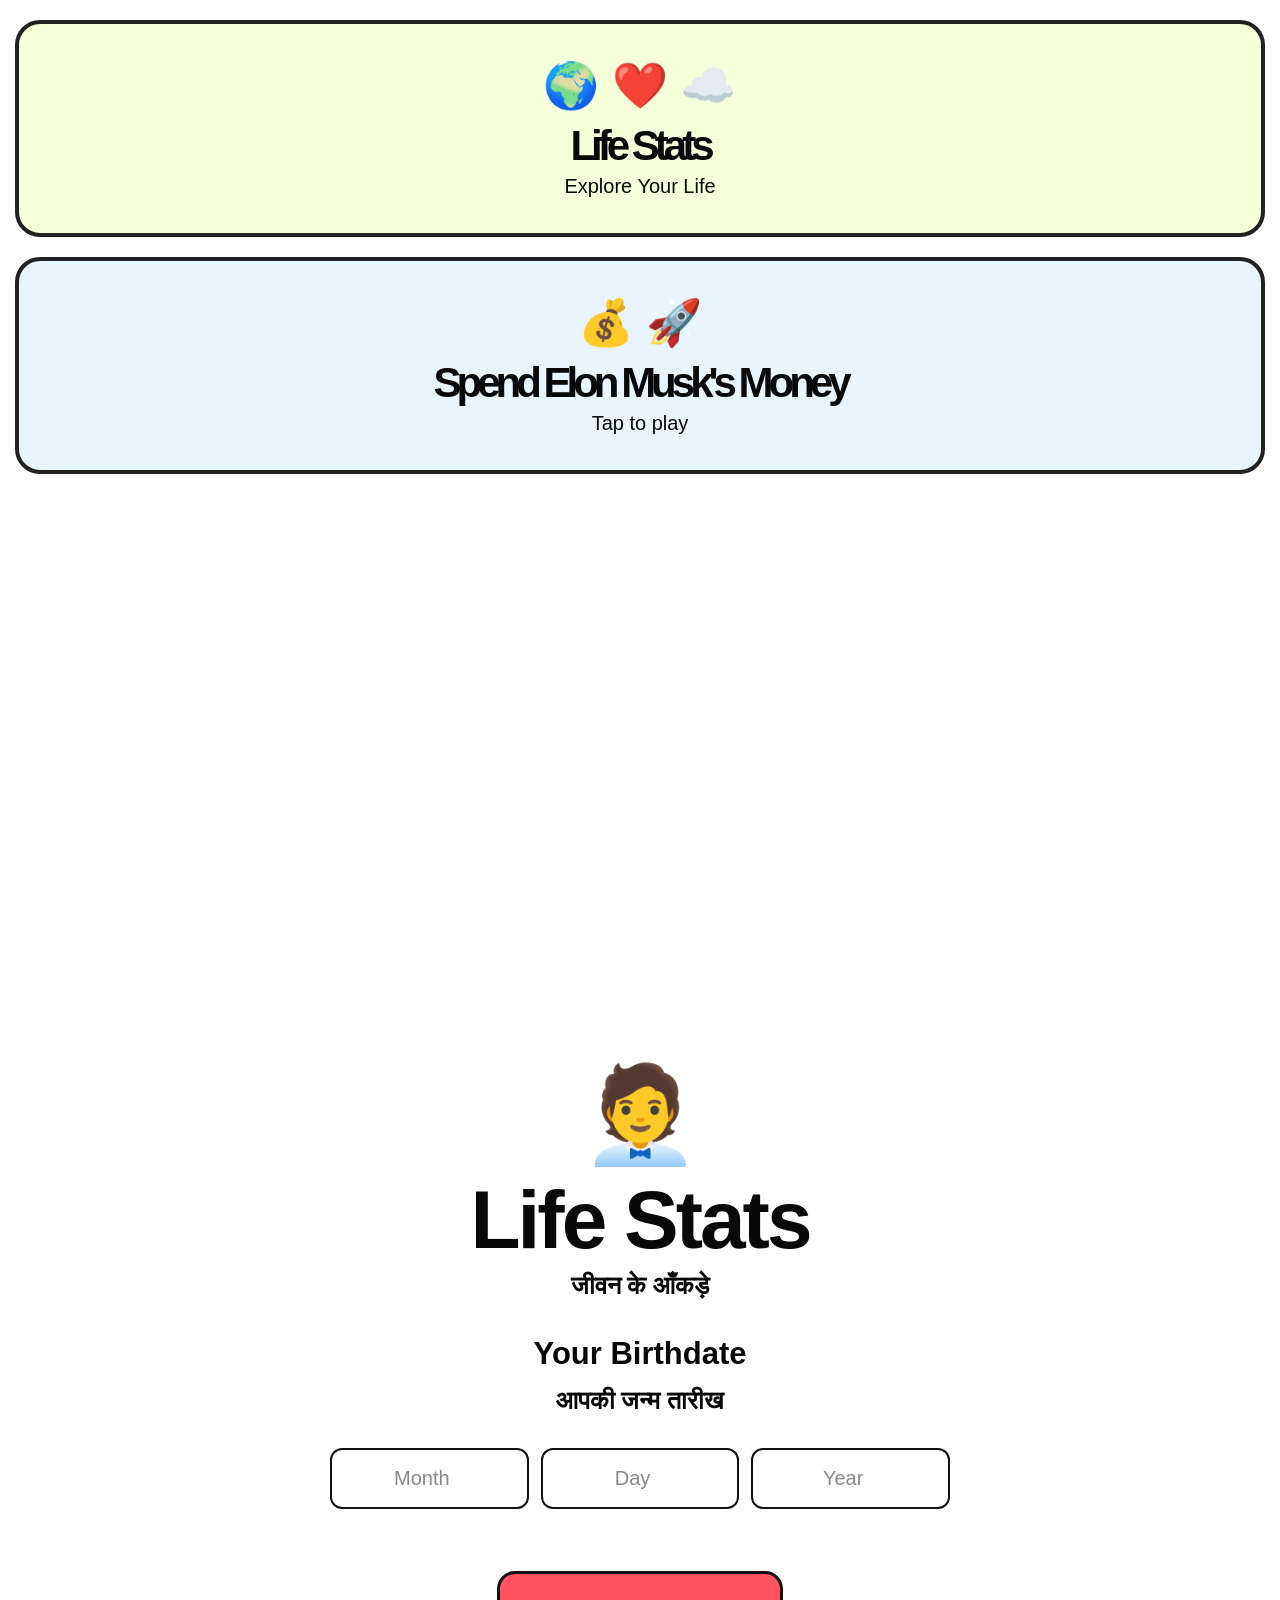
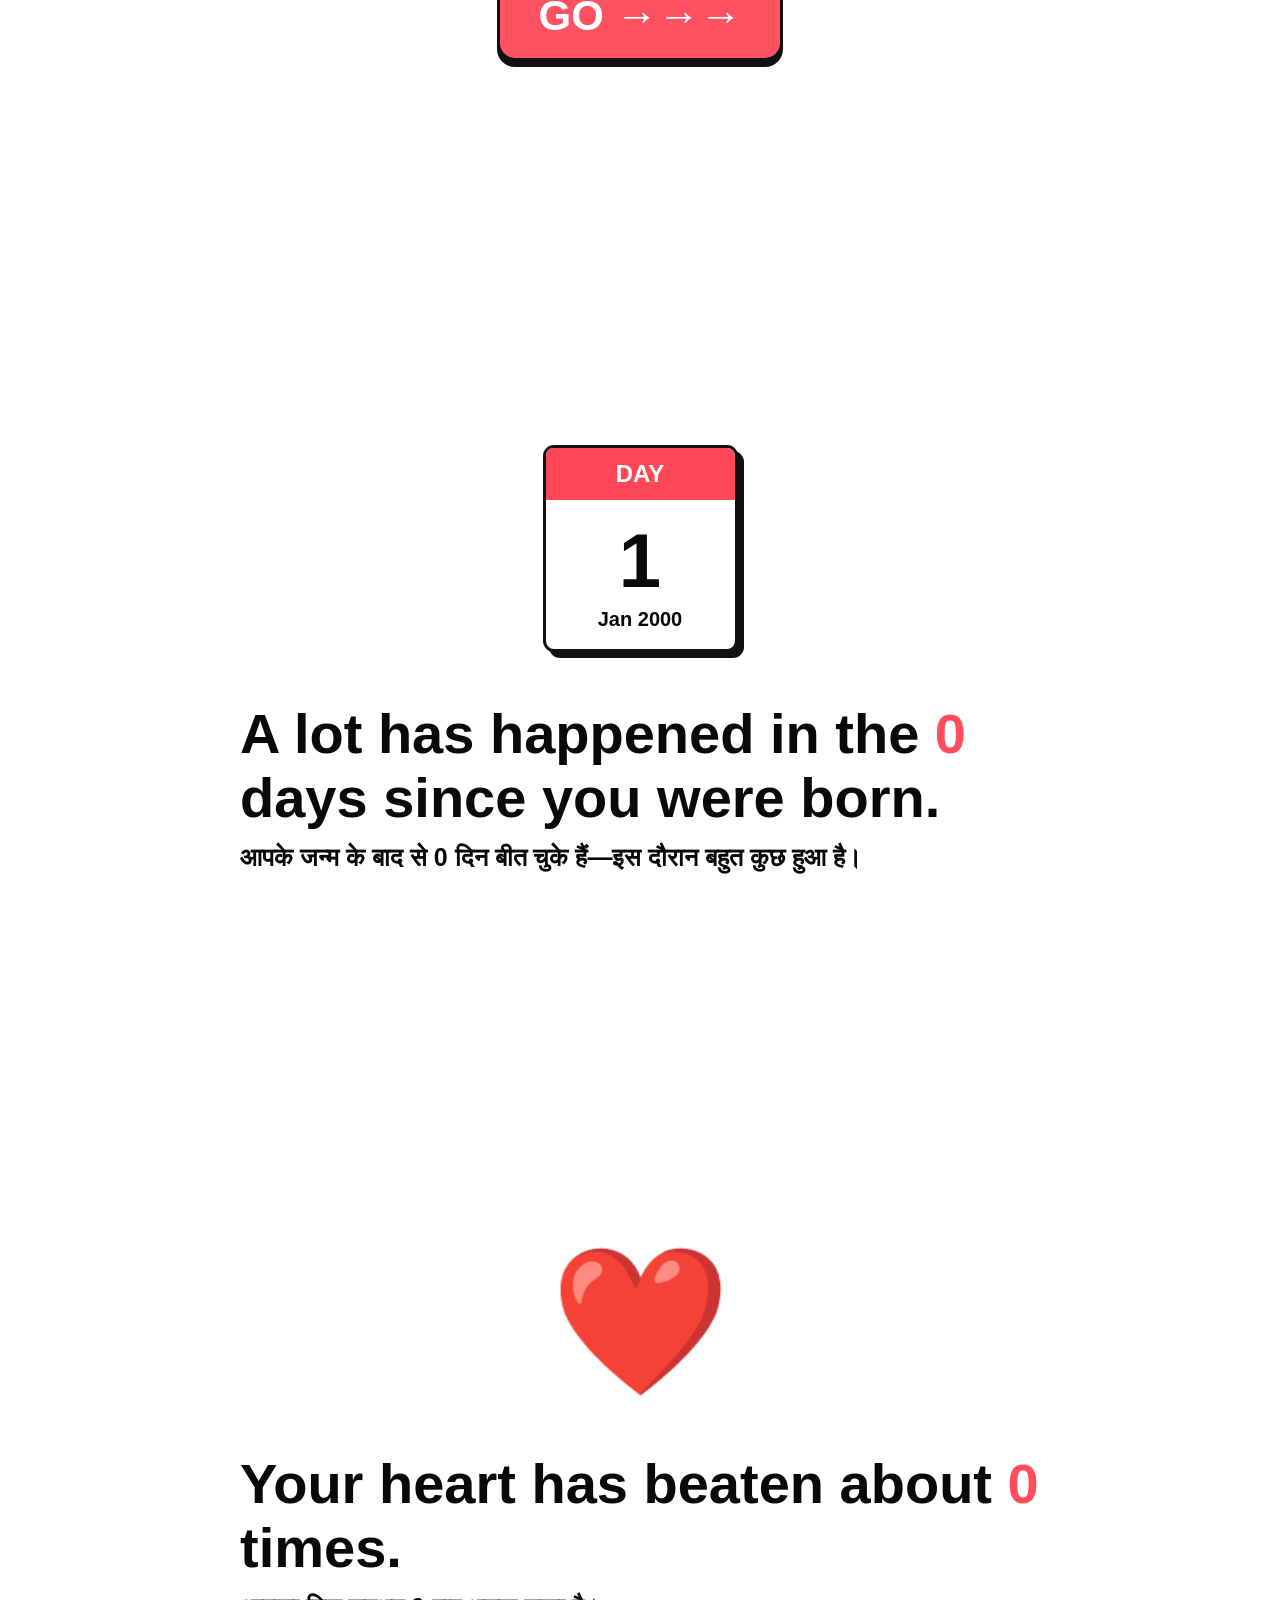
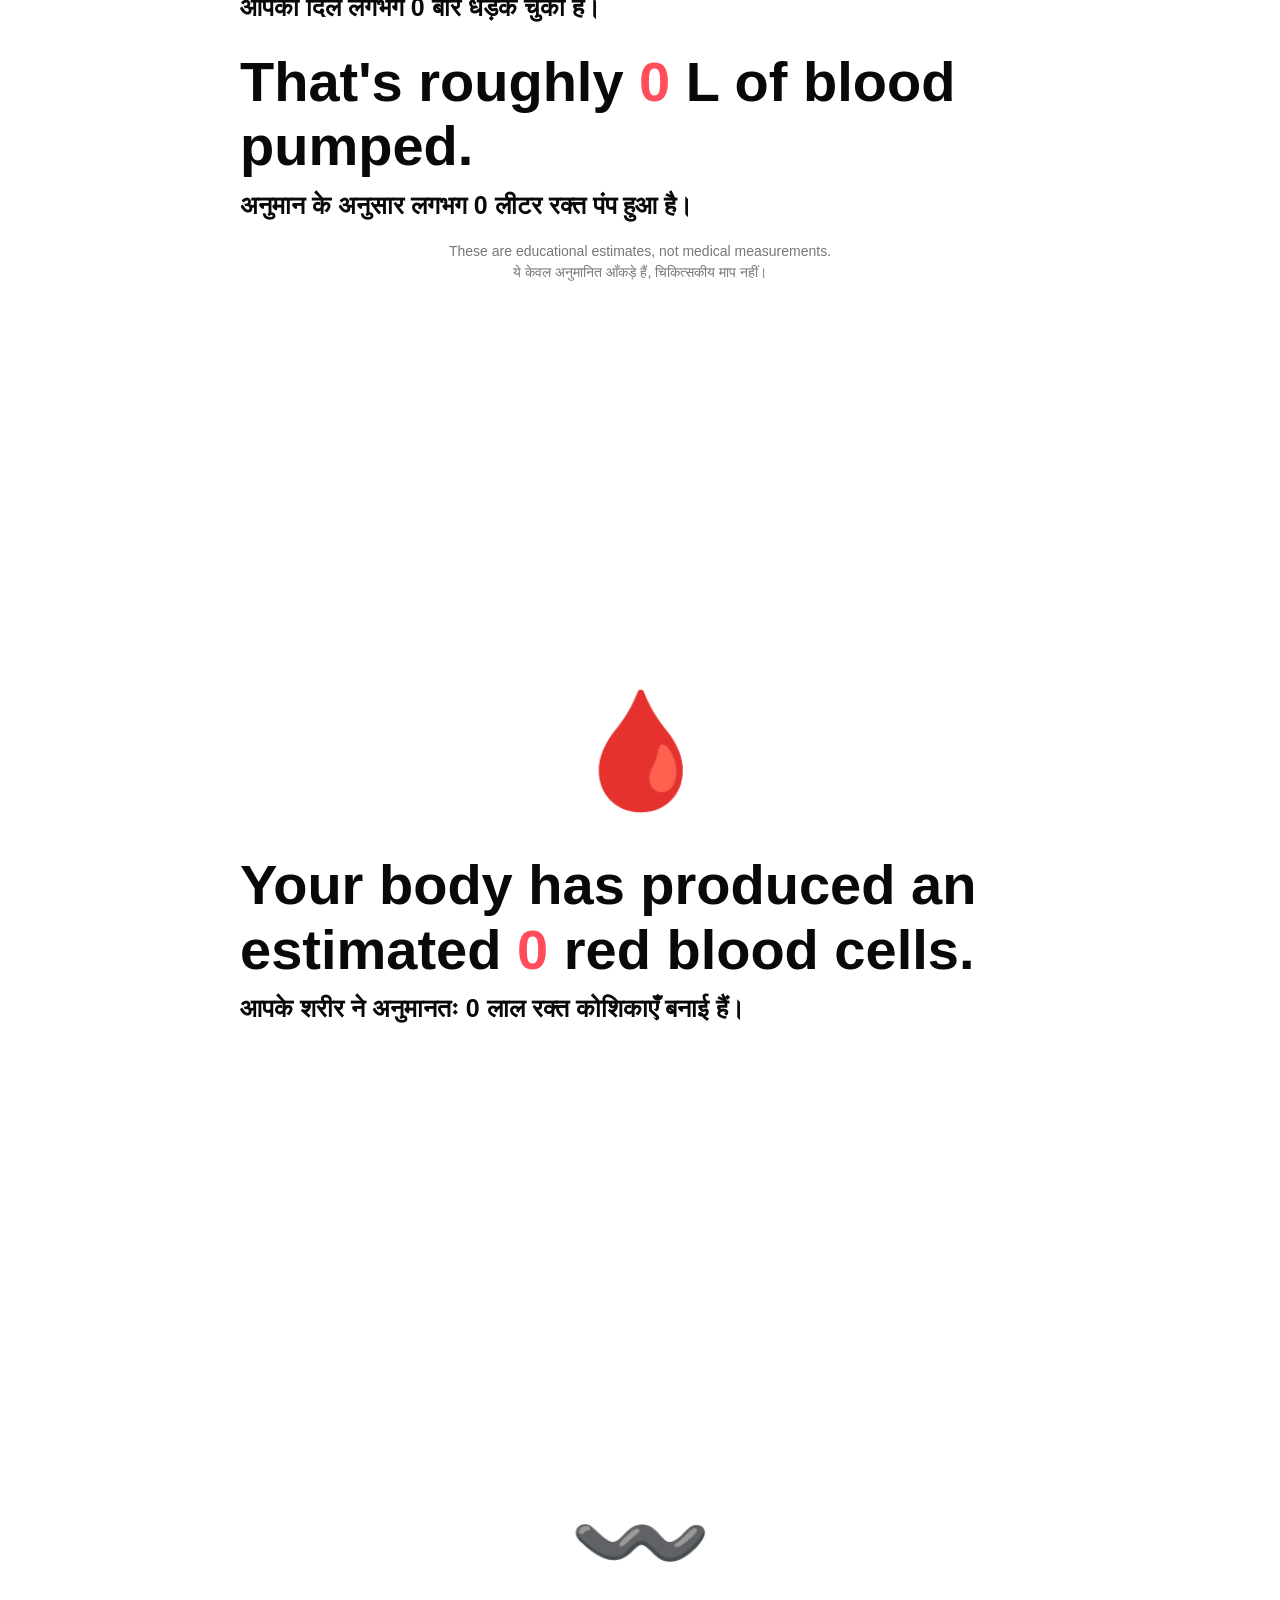
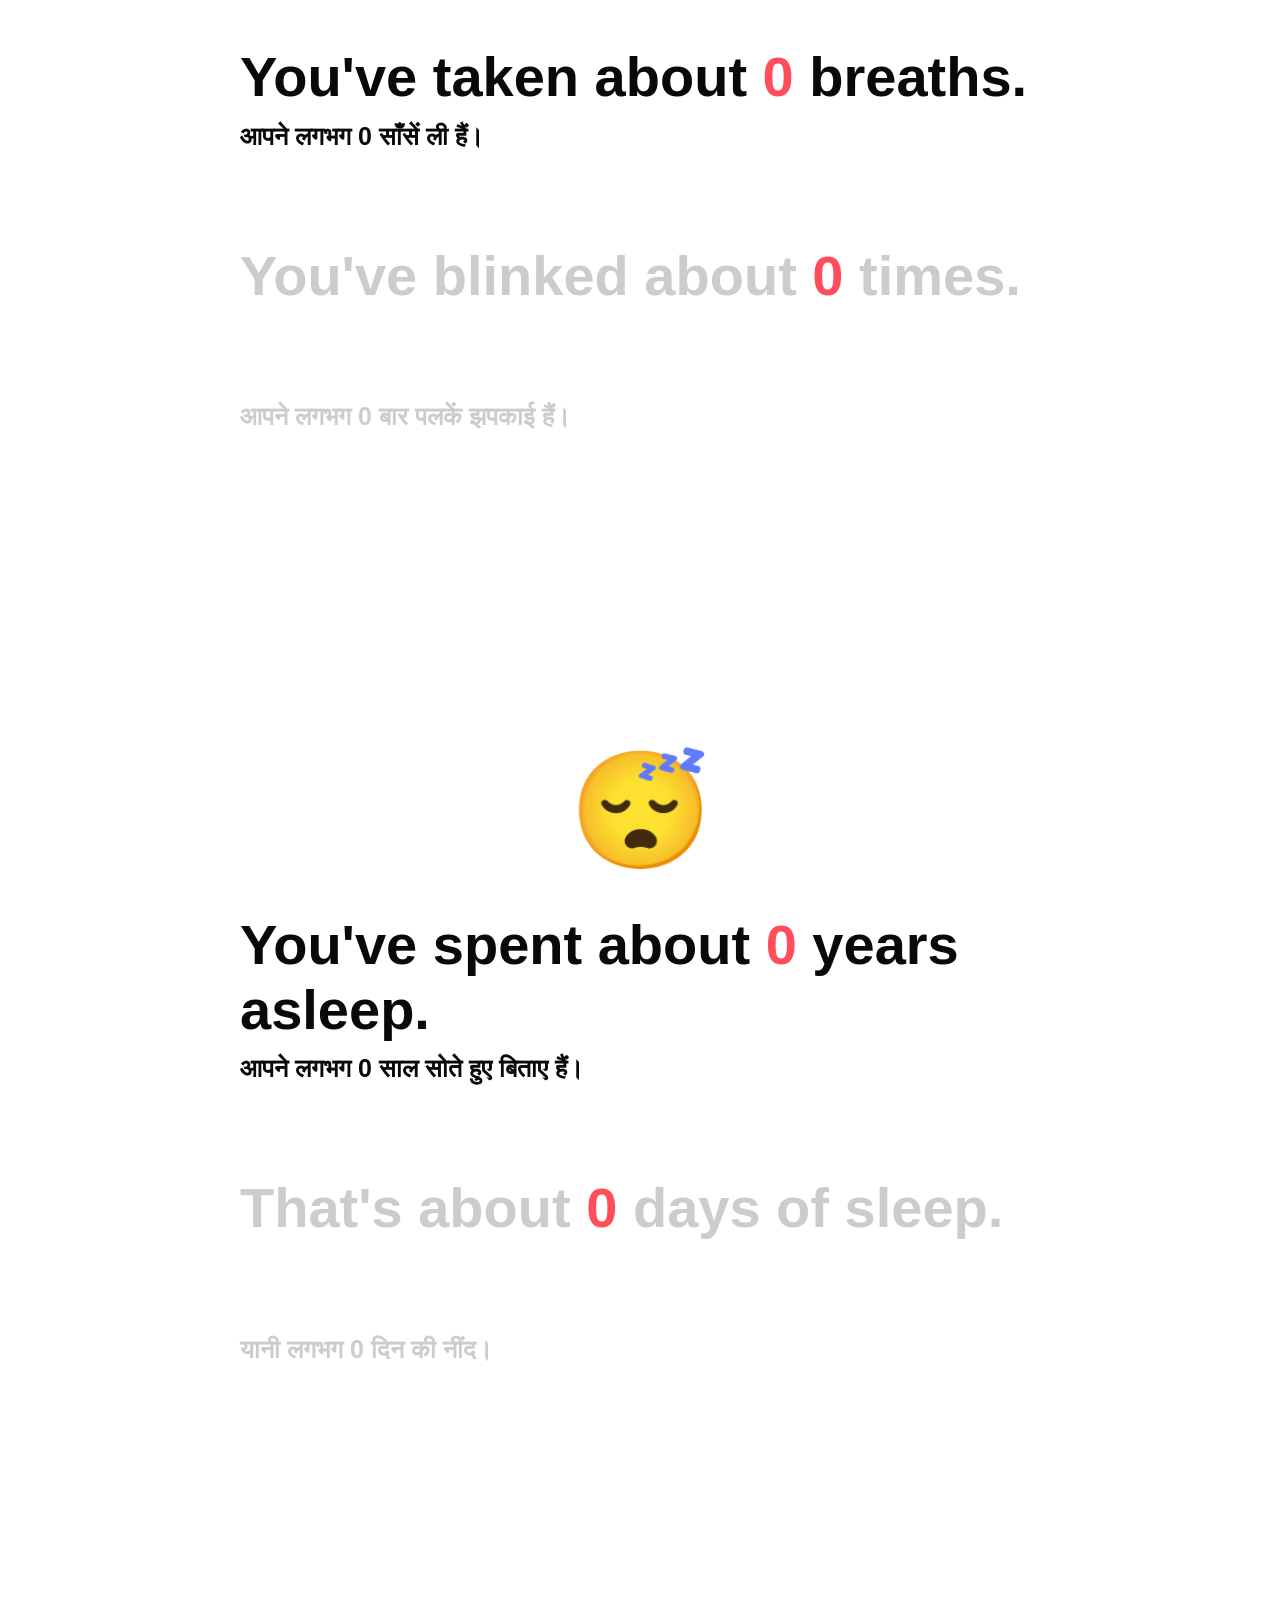
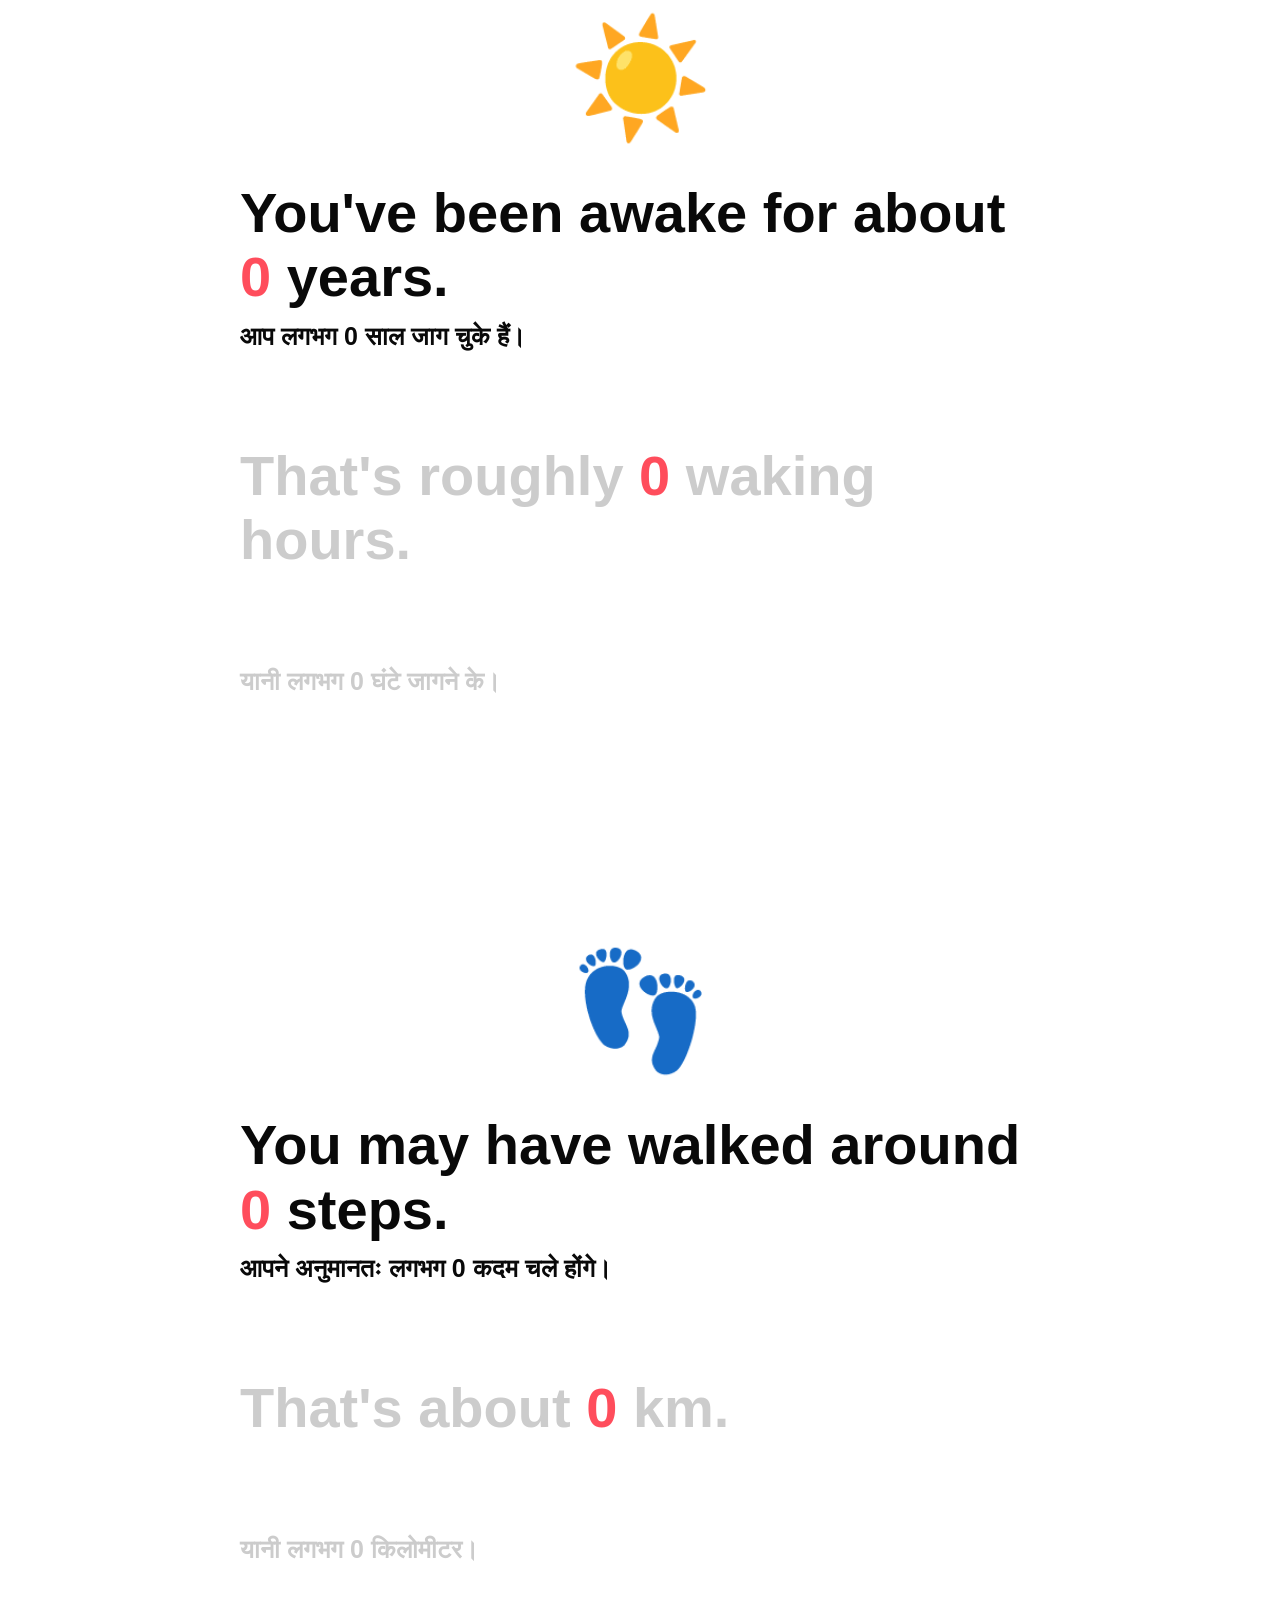
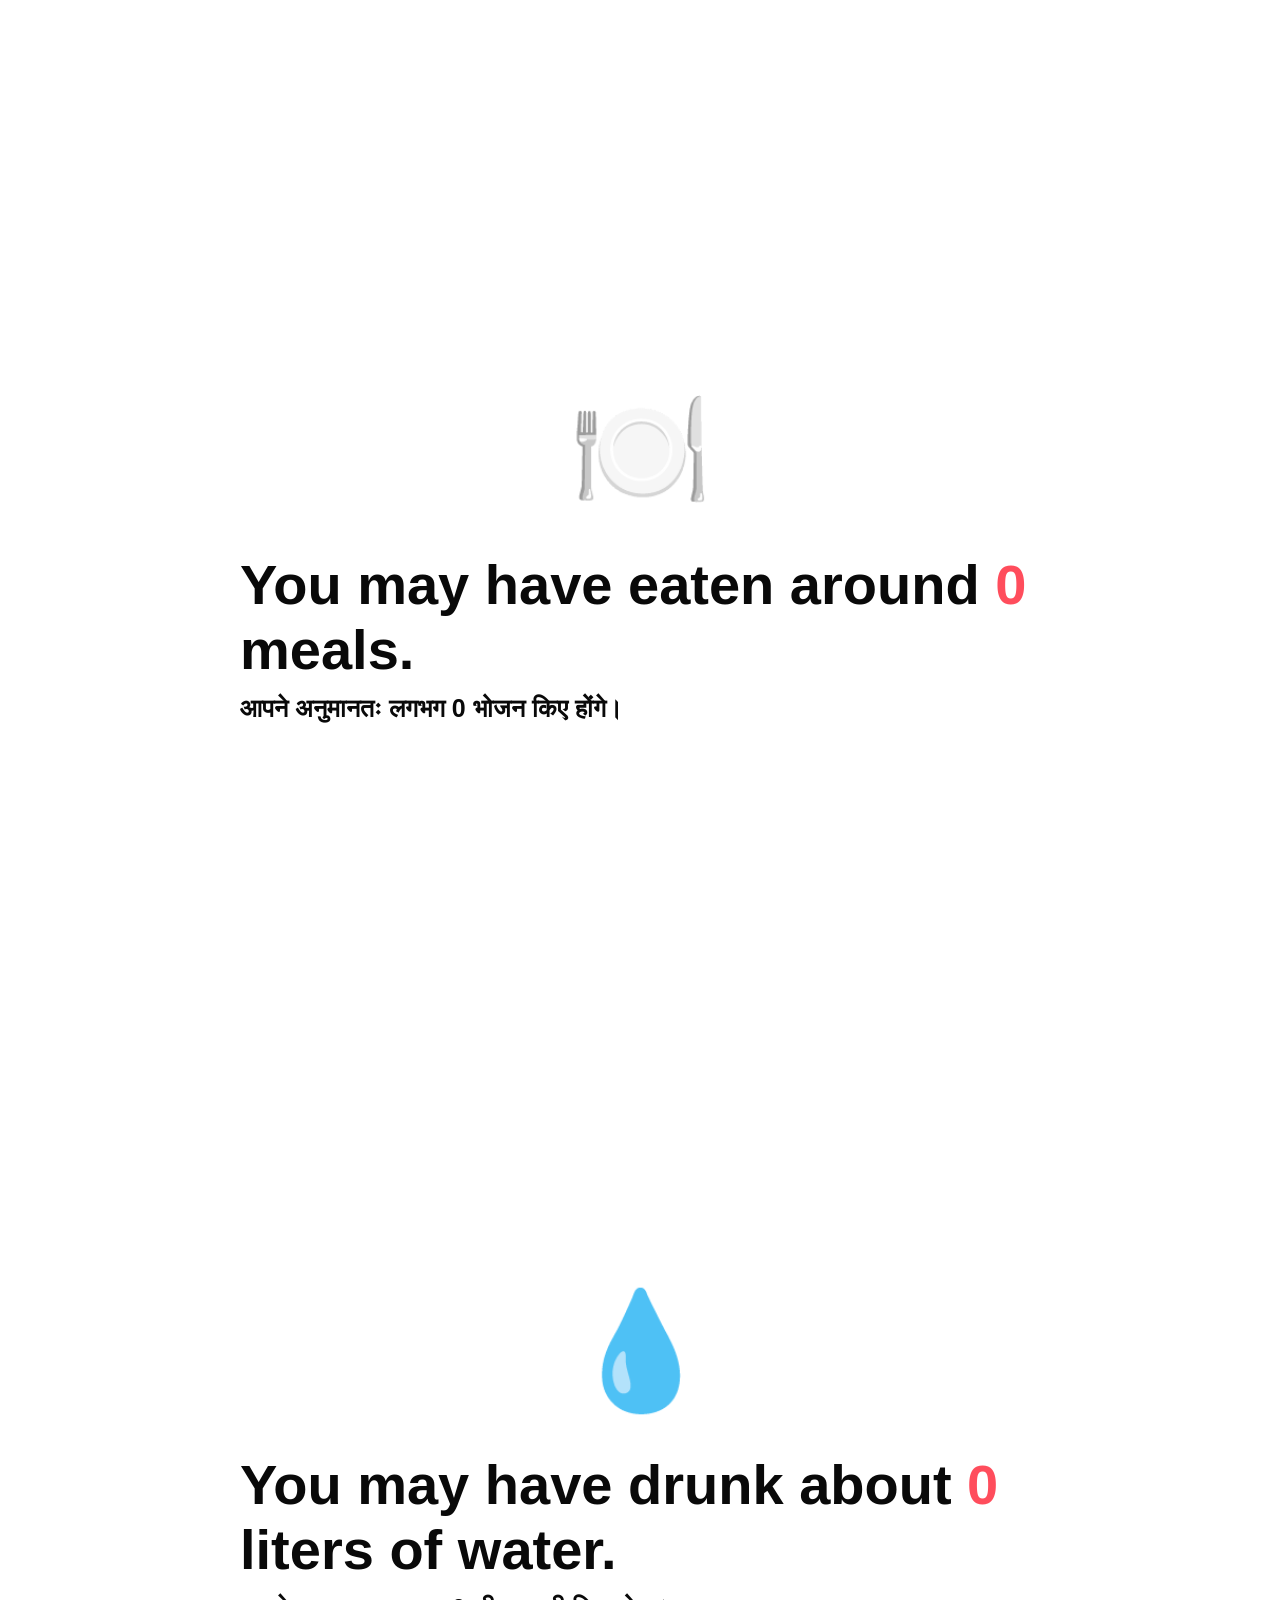
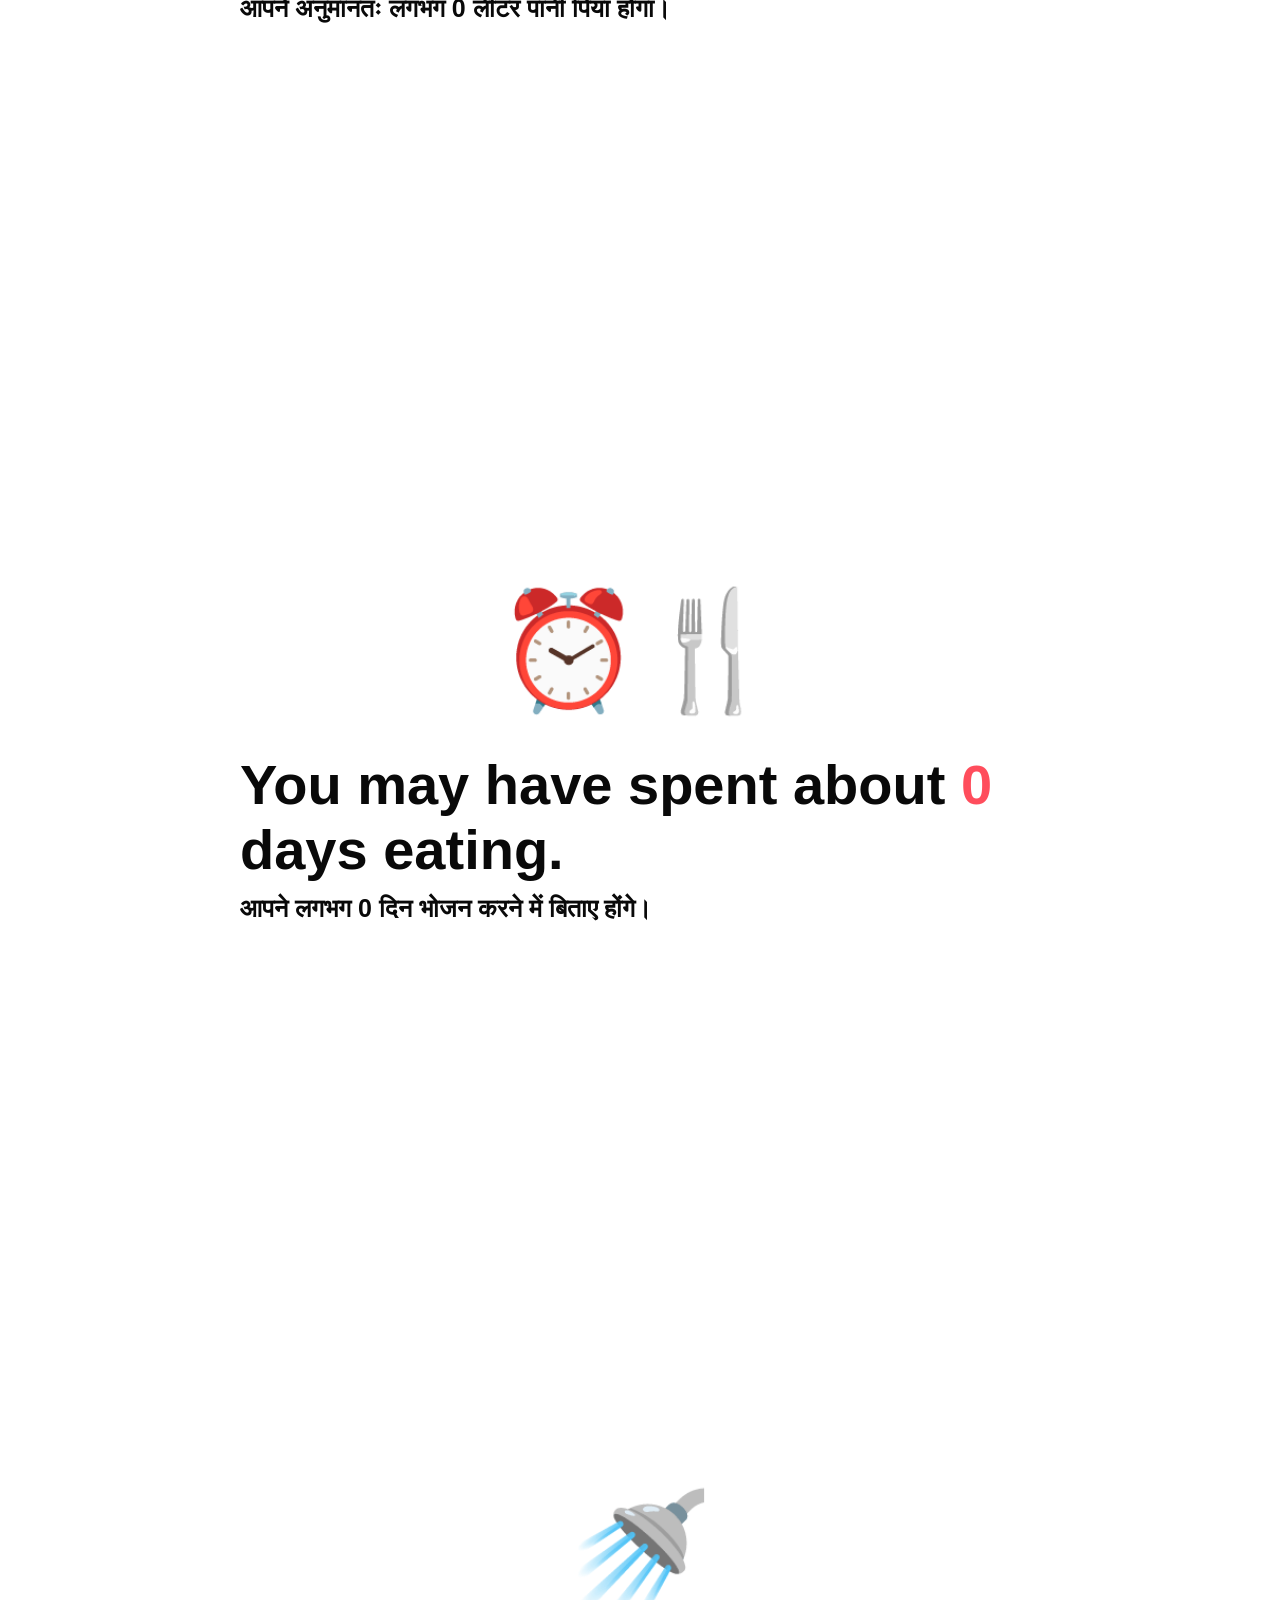
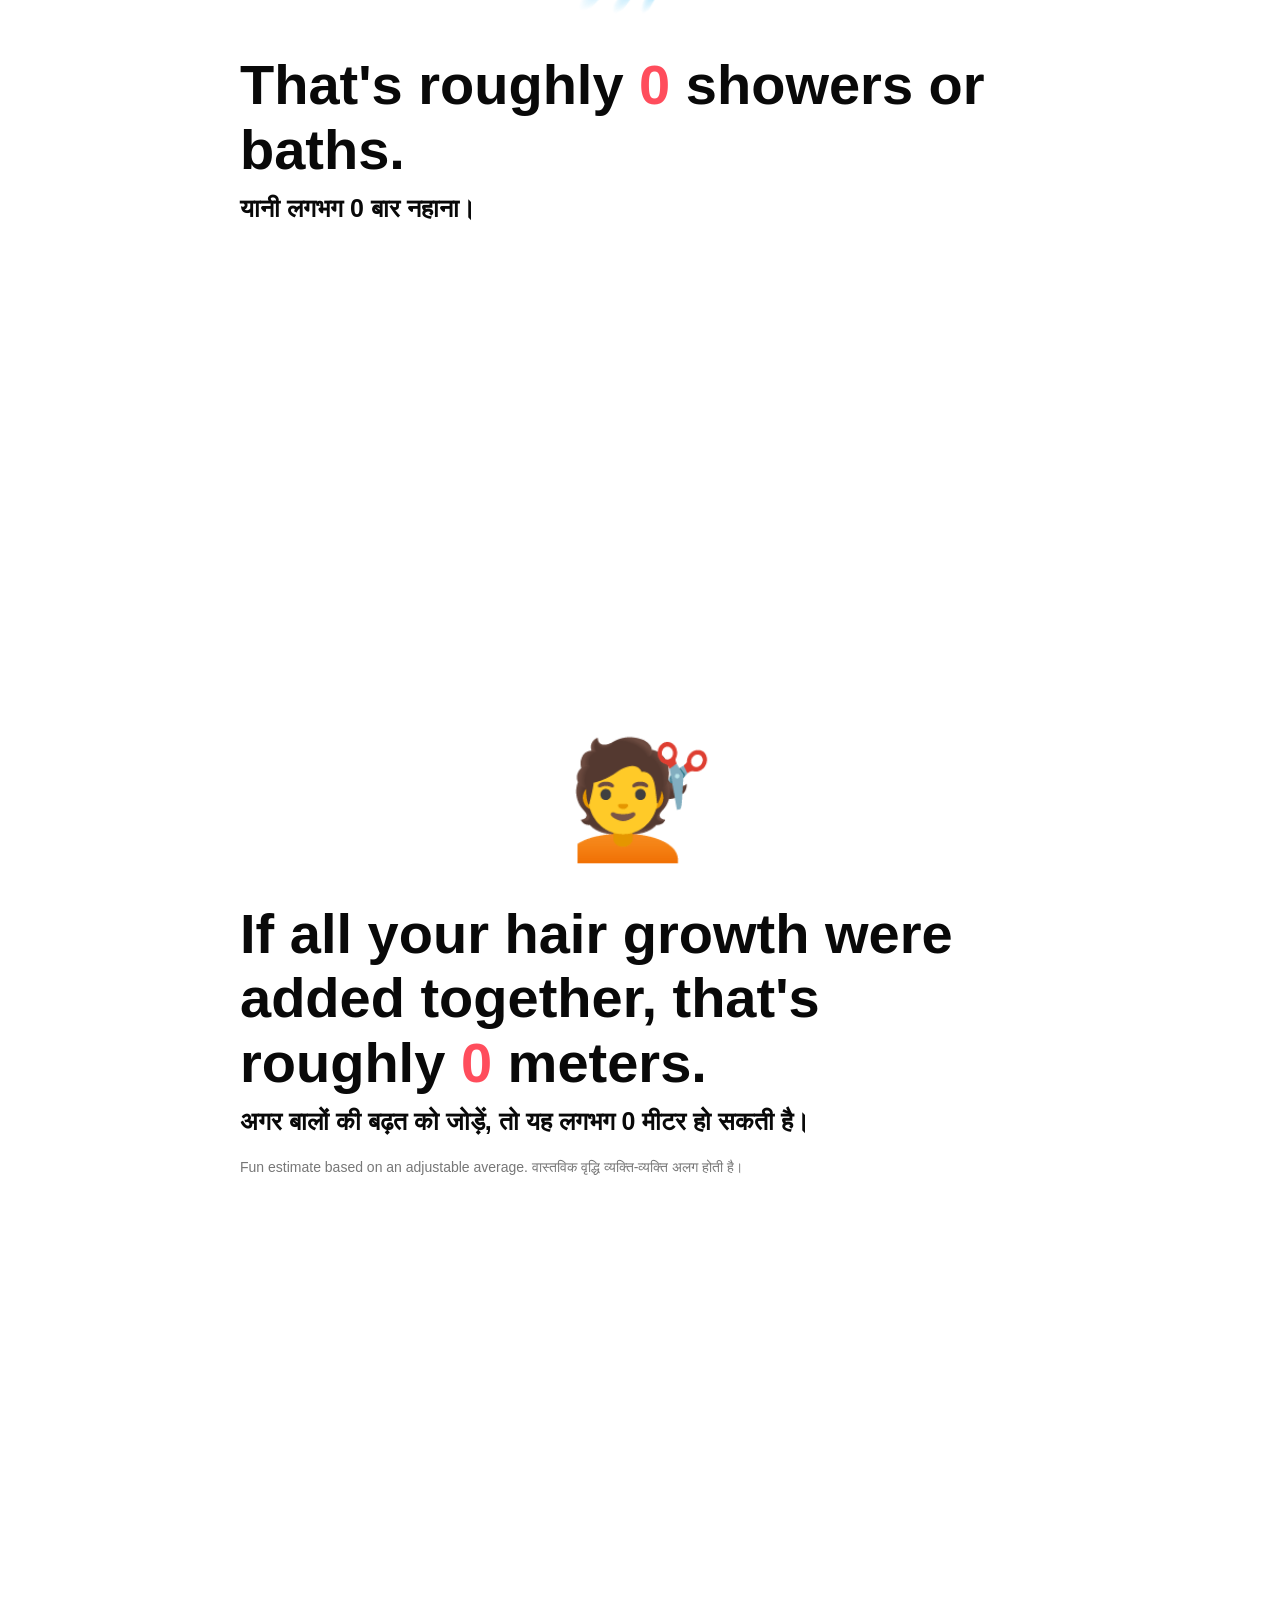
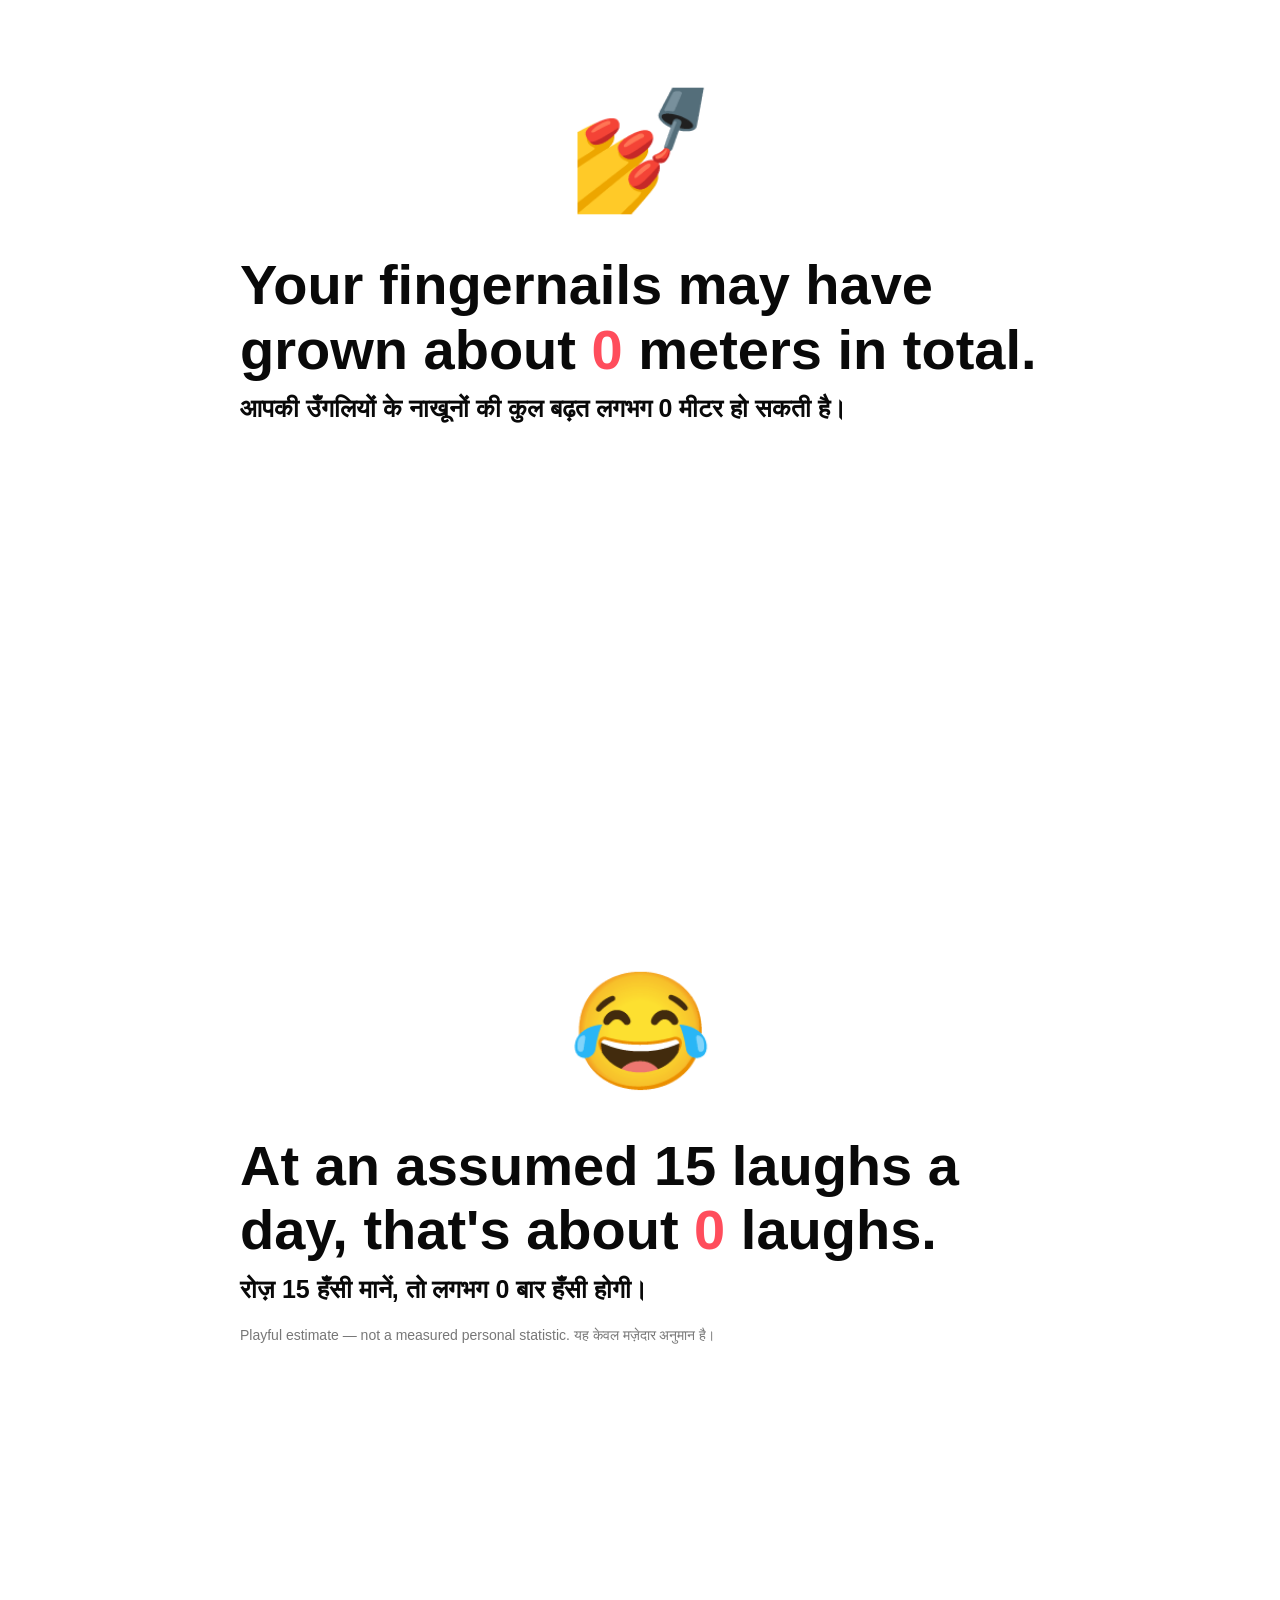
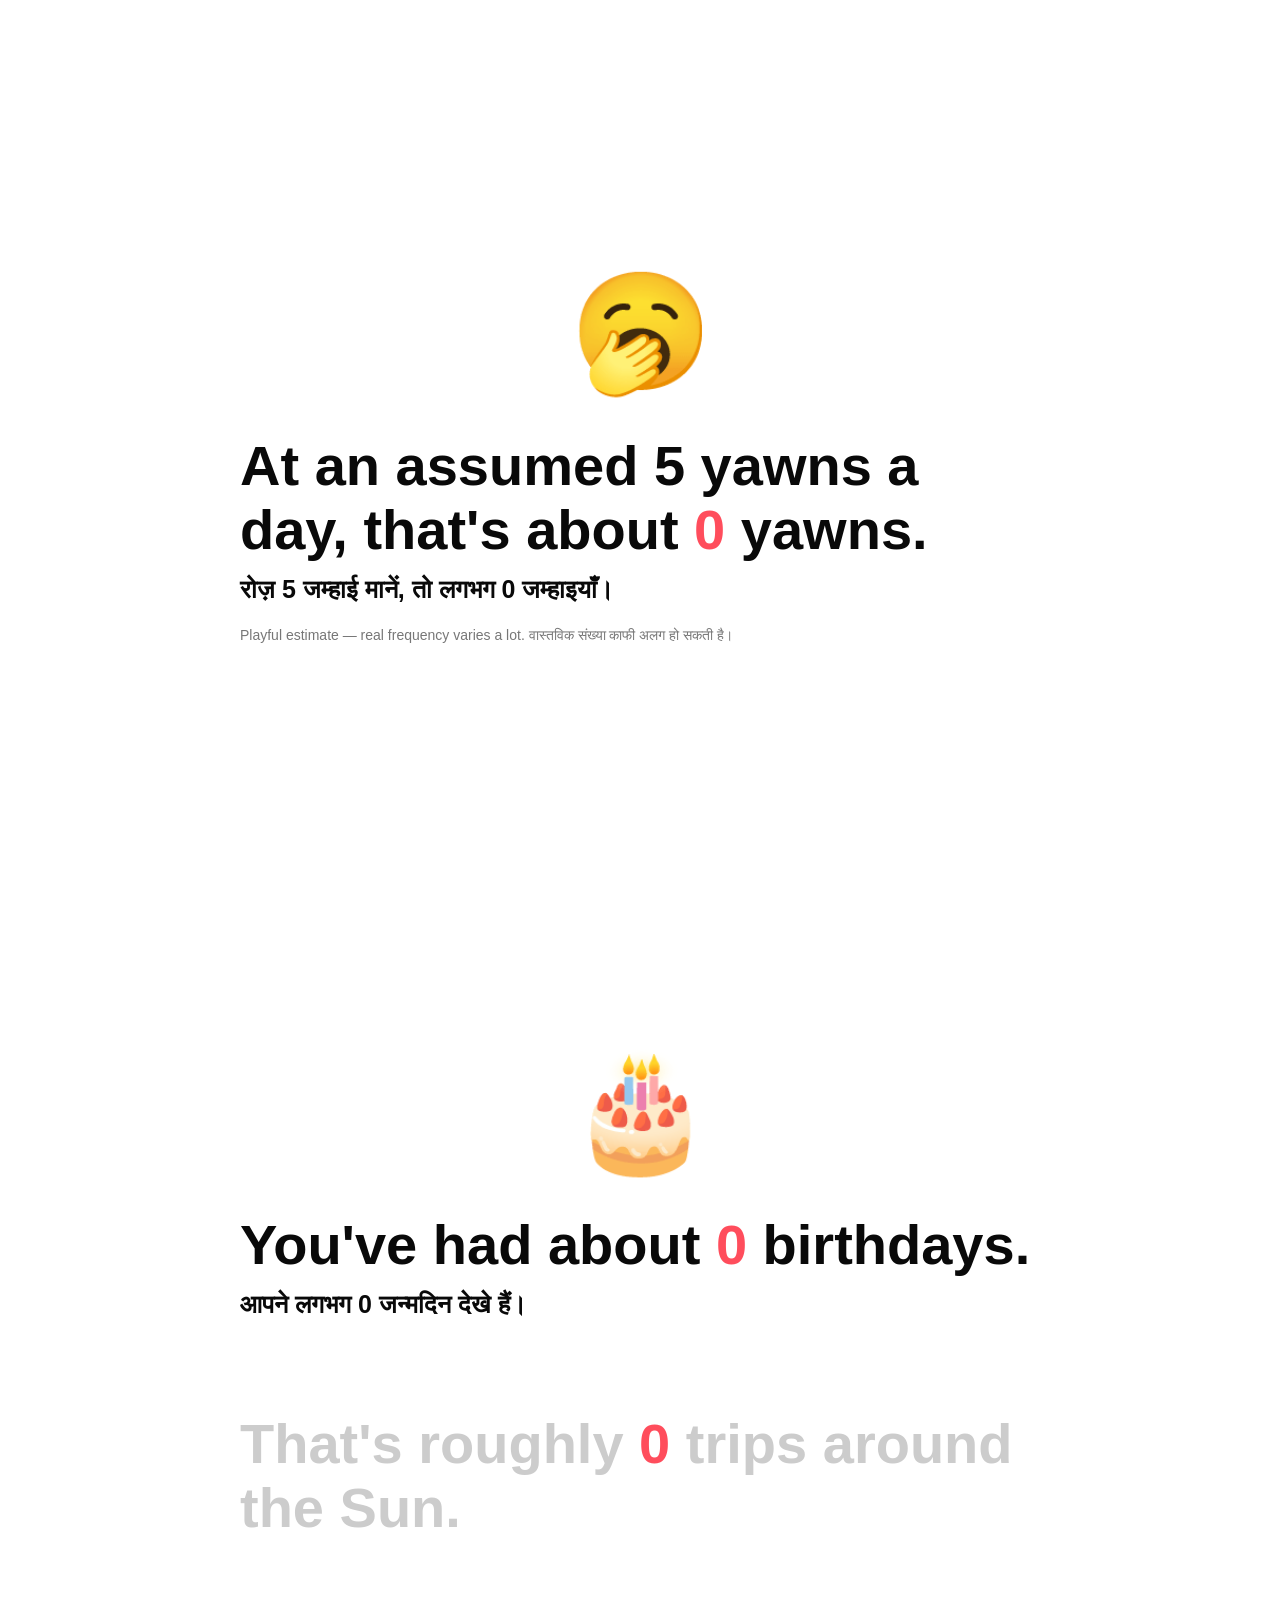
==== index.html @ b14b16d9 "Update index.html" ====
<!DOCTYPE html>
<html lang="hi">
<head>
  <meta charset="UTF-8">
  <meta name="viewport" content="width=device-width, initial-scale=1.0">

  <!-- Browser title -->
  <title>janu.fun — Life Stats | जीवन के आँकड़े</title>

  <style>
    /* =========================================================
       1. BASIC RESET
       ========================================================= */

    * {
      margin: 0;
      padding: 0;
      box-sizing: border-box;
    }

    html {
      scroll-behavior: smooth;
    }

    body {
      background: #ffffff;
      color: #090909;
      font-family: Arial, Helvetica, sans-serif;
      overflow-x: hidden;
    }

    button,
    input {
      font: inherit;
    }

    /* =========================================================
       2. TOP LOGO
       ========================================================= */

    .topbar {
      position: fixed;
      top: 0;
      left: 0;
      right: 0;
      height: 58px;

      display: flex;
      align-items: center;

      padding: 0 22px;

      background: rgba(255,255,255,0.94);
      backdrop-filter: blur(10px);

      border-bottom: 1px solid #eeeeee;

      z-index: 1000;
    }

    .logo {
      font-size: 27px;
      font-weight: 900;
      letter-spacing: -1.5px;
    }

    .logo span {
      font-weight: 400;
    }

    /* =========================================================
       3. GENERAL SCREEN / STORY SECTION
       ========================================================= */

    .screen {
      min-height: 100vh;

      display: flex;
      flex-direction: column;
      justify-content: center;
      align-items: center;

      text-align: center;

      padding: 90px 22px 70px;

      position: relative;
    }

    h1 {
      font-size: clamp(52px, 12vw, 105px);
      line-height: 0.9;
      letter-spacing: -5px;
    }

    h2 {
      font-size: clamp(45px, 10vw, 82px);
      line-height: 0.95;
      letter-spacing: -3px;
    }

    .english {
      font-size: clamp(20px, 4vw, 31px);
      font-weight: 800;
      line-height: 1.25;
    }

    .hindi {
      font-size: clamp(17px, 3.5vw, 25px);
      font-weight: 700;
      line-height: 1.45;
      margin-top: 8px;
    }

    .note {
      color: #777777;
      font-size: 14px;
      line-height: 1.5;
      margin-top: 18px;
      max-width: 650px;
    }

    /* =========================================================
       4. LIFE START SCREEN
       Baby -> child -> teenager -> adult -> old
       ========================================================= */

    .characters {
      width: min(900px, 100%);
      height: 280px;

      position: relative;

      margin-bottom: 15px;
    }

    .person {
      position: absolute;
      bottom: 20px;

      display: flex;
      flex-direction: column;
      align-items: center;

      transform: translateX(-50%);
    }

    .person::after {
      content: "";

      position: absolute;
      bottom: -2px;

      width: 120px;
      height: 11px;

      background: #dddddd;
      border-radius: 50%;

      z-index: -1;
    }

    .person .head {
      width: 72px;
      height: 72px;

      border-radius: 50%;

      background: #f2b07f;

      border: 4px solid #111;

      position: relative;
    }

    .person .head::before,
    .person .head::after {
      content: "";

      position: absolute;

      width: 8px;
      height: 8px;

      background: #111;

      border-radius: 50%;

      top: 28px;
    }

    .person .head::before {
      left: 20px;
    }

    .person .head::after {
      right: 20px;
    }

    .person .body {
      width: 90px;
      height: 110px;

      background: var(--shirt);

      border: 4px solid #111;

      border-radius: 45px 45px 18px 18px;
    }

    .legs {
      display: flex;
      gap: 8px;
    }

    .leg {
      width: 22px;
      height: 62px;

      background: #222;

      border: 4px solid #111;

      border-radius: 12px;
    }

    .p1 {
      left: 8%;
      --shirt: #72c6f0;
      transform: translateX(-50%) scale(0.65);
    }

    .p2 {
      left: 29%;
      --shirt: #ffca4b;
      transform: translateX(-50%) scale(0.82);
    }

    .p3 {
      left: 50%;
      --shirt: #ff6c79;
      transform: translateX(-50%) scale(0.98);
    }

    .p4 {
      left: 71%;
      --shirt: #6acb8a;
      transform: translateX(-50%) scale(1.08);
    }

    .p5 {
      left: 92%;
      --shirt: #aaaaaa;
      transform: translateX(-50%) scale(1.14);
    }

    /* =========================================================
       5. MAIN BUTTON
       ========================================================= */

    .main-btn {
      border: 3px solid #111111;

      background: #ff5261;
      color: white;

      font-size: clamp(24px, 6vw, 42px);
      font-weight: 900;

      padding: 18px 38px;

      border-radius: 18px;

      cursor: pointer;

      box-shadow: 0 6px 0 #111111;

      transition: transform 0.15s, box-shadow 0.15s;

      margin-top: 28px;
    }

    .main-btn:hover {
      transform: translateY(-2px);
    }

    .main-btn:active {
      transform: translateY(5px);
      box-shadow: 0 1px 0 #111111;
    }

    /* =========================================================
       6. BIRTHDATE SCREEN
       ========================================================= */

    .birth-icon {
      font-size: 95px;
      margin-bottom: 10px;
    }

    .birth-form {
      width: min(620px, 100%);
      margin-top: 30px;
    }

    .birth-fields {
      display: grid;
      grid-template-columns: 1fr 1fr 1fr;
      gap: 12px;
    }

    .birth-fields input {
      width: 100%;

      padding: 17px 10px;

      border: 2px solid #111111;
      border-radius: 12px;

      background: white;

      font-size: 20px;

      text-align: center;
      outline: none;
    }

    .birth-fields input:focus {
      box-shadow: 0 0 0 4px rgba(255,82,97,0.18);
    }

    .birth-fields input::placeholder {
      color: #888888;
    }

    .error {
      min-height: 24px;

      margin-top: 10px;

      color: #e53935;

      font-size: 15px;
      font-weight: 700;
    }

    /* =========================================================
       7. CALENDAR
       ========================================================= */

    .calendar {
      width: 195px;

      background: white;

      border: 3px solid #111111;
      border-radius: 11px;

      overflow: hidden;

      box-shadow: 6px 6px 0 #111111;

      margin-bottom: 50px;
    }

    .calendar-header {
      background: #ff4757;
      color: white;

      font-size: 24px;
      font-weight: 900;

      padding: 12px;
    }

    .calendar-day {
      font-size: 76px;
      font-weight: 900;

      padding: 17px 0 4px;
    }

    .calendar-date {
      font-size: 20px;
      font-weight: 800;

      padding-bottom: 18px;
    }

    /* =========================================================
       8. TEXT STAT
       ========================================================= */

    .stat-content {
      width: min(800px, 100%);
      text-align: left;
    }

    .big-stat {
      font-size: clamp(30px, 7vw, 56px);
      font-weight: 900;

      line-height: 1.15;
    }

    .big-stat span {
      color: #ff4d5c;
    }

    .heart {
      font-size: 145px;

      margin-bottom: 45px;

      animation: heartbeat 1s infinite;
    }

    @keyframes heartbeat {
      0%,
      100% {
        transform: scale(1);
      }

      15% {
        transform: scale(1.13);
      }

      30% {
        transform: scale(1);
      }
    }

    .blood-icon {
      font-size: 115px;
      margin-bottom: 45px;
    }

    .fade-stat {
      color: #cccccc;
      margin-top: 90px;
    }

    /* =========================================================
       9. WEEKS GRID
       ========================================================= */

    .weeks-wrap {
      width: min(900px, 100%);
      margin-top: 30px;
    }

    .weeks-grid {
      display: grid;

      grid-template-columns: repeat(52, 1fr);

      gap: 3px;
    }

    .week {
      aspect-ratio: 1;

      background: #dddddd;

      border-radius: 2px;
    }

    .week.past {
      background: #ff5261;
    }

    .week-legend {
      margin-top: 15px;

      color: #777777;

      font-size: 14px;
    }

    /* =========================================================
       10. FOOTER
       ========================================================= */

    footer {
      padding: 60px 20px;

      text-align: center;

      border-top: 1px solid #eeeeee;
    }


    /* =========================================================
       LIFE-STATS STORY SECTIONS
       ========================================================= */

    .life-stat-section {
      scroll-snap-align: start;
    }

    .story-icon {
      font-size: 115px;
      line-height: 1;
      margin-bottom: 45px;
      user-select: none;
      animation: storyFloat 3s ease-in-out infinite;
    }

    .life-stat-section .stat-content {
      animation: storyRise 0.7s ease both;
    }

    @keyframes storyFloat {
      0%, 100% {
        transform: translateY(0);
      }
      50% {
        transform: translateY(-12px);
      }
    }

    @keyframes storyRise {
      from {
        opacity: 0;
        transform: translateY(25px);
      }
      to {
        opacity: 1;
        transform: translateY(0);
      }
    }

    /* =========================================================
       11. MOBILE
       ========================================================= */

    @media (max-width: 600px) {

      .topbar {
        height: 52px;
        padding: 0 17px;
      }

      .logo {
        font-size: 24px;
      }

      .screen {
        padding-left: 18px;
        padding-right: 18px;
      }

      .characters {
        height: 215px;
      }

      .person .head {
        width: 52px;
        height: 52px;
      }

      .person .body {
        width: 65px;
        height: 82px;
      }

      .person .leg {
        width: 17px;
        height: 43px;
      }

      .person::after {
        width: 85px;
      }

      .birth-fields {
        gap: 7px;
      }

      .birth-fields input {
        padding: 15px 5px;
        font-size: 16px;
      }

      .weeks-grid {
        grid-template-columns: repeat(26, 1fr);
        gap: 3px;
      }

      .calendar {
        width: 175px;
      }
    }
  </style>
</head>

<body>

  <!-- =======================================================
       FIXED LOGO
       ======================================================= -->

  <header class="topbar">
    <div class="logo">janu<span>.fun</span></div>
  </header>


  <!-- =======================================================
       SCREEN 1
       LIFE START
       ======================================================= -->

  <section class="screen" id="lifeStart">

    <!-- Cartoon life journey -->
    <div class="characters">

      <div class="person p1">
        <div class="head"></div>
        <div class="body"></div>
        <div class="legs">
          <div class="leg"></div>
          <div class="leg"></div>
        </div>
      </div>

      <div class="person p2">
        <div class="head"></div>
        <div class="body"></div>
        <div class="legs">
          <div class="leg"></div>
          <div class="leg"></div>
        </div>
      </div>

      <div class="person p3">
        <div class="head"></div>
        <div class="body"></div>
        <div class="legs">
          <div class="leg"></div>
          <div class="leg"></div>
        </div>
      </div>

      <div class="person p4">
        <div class="head"></div>
        <div class="body"></div>
        <div class="legs">
          <div class="leg"></div>
          <div class="leg"></div>
        </div>
      </div>

      <div class="person p5">
        <div class="head"></div>
        <div class="body"></div>
        <div class="legs">
          <div class="leg"></div>
          <div class="leg"></div>
        </div>
      </div>

    </div>

    <h1>Life Start</h1>

    <div class="hindi">
      जीवन की शुरुआत
    </div>

    <button
      class="main-btn"
      onclick="goToBirth()">
      LIFE START →
    </button>

    <p class="note">
      Your personal life journey in numbers and stories.<br>
      आपकी ज़िंदगी का सफ़र, आँकड़ों और कहानियों में।
    </p>

  </section>


  <!-- =======================================================
       SCREEN 2
       BIRTHDATE INPUT
       ======================================================= -->

  <section class="screen" id="birthScreen">

    <div class="birth-icon">
      🧑‍💼
    </div>

    <h2>
      Life Stats
    </h2>

    <div class="hindi">
      जीवन के आँकड़े
    </div>

    <p
      class="english"
      style="margin-top:32px">
      Your Birthdate
    </p>

    <p class="hindi">
      आपकी जन्म तारीख
    </p>

    <div class="birth-form">

      <div class="birth-fields">

        <input
          id="month"
          type="number"
          min="1"
          max="12"
          placeholder="Month">

        <input
          id="day"
          type="number"
          min="1"
          max="31"
          placeholder="Day">

        <input
          id="year"
          type="number"
          min="1900"
          max="2026"
          placeholder="Year">

      </div>

      <div
        id="error"
        class="error">
      </div>

      <button
        class="main-btn"
        onclick="startLifeStats()">
        GO →→→
      </button>

    </div>

  </section>


  <!-- =======================================================
       SCREEN 3
       BIRTH DATE + DAYS
       ======================================================= -->

  <section class="screen" id="daysScreen">

    <div class="calendar">

      <div
        id="weekday"
        class="calendar-header">
        DAY
      </div>

      <div
        id="calendarDay"
        class="calendar-day">
        1
      </div>

      <div
        id="calendarDate"
        class="calendar-date">
        Jan 2000
      </div>

    </div>

    <div class="stat-content">

      <div class="big-stat">

        A lot has happened in the

        <span id="daysLived">
          0
        </span>

        days since you were born.

      </div>

      <div class="hindi">

        आपके जन्म के बाद से

        <span id="daysLivedHindi">
          0
        </span>

        दिन बीत चुके हैं—इस दौरान बहुत कुछ हुआ है।

      </div>

    </div>

  </section>


  <!-- =======================================================
       SCREEN 4
       HEART
       ======================================================= -->

  <section class="screen">

    <div class="heart">
      ❤️
    </div>

    <div class="stat-content">

      <div class="big-stat">

        Your heart has beaten about

        <span id="heartbeats">
          0
        </span>

        times.

      </div>

      <div class="hindi">

        आपका दिल लगभग

        <span id="heartbeatsHindi">
          0
        </span>

        बार धड़क चुका है।

      </div>

      <div
        class="big-stat"
        style="margin-top:25px">

        That's roughly

        <span id="bloodLiters">
          0
        </span>

        L of blood pumped.

      </div>

      <div class="hindi">

        अनुमान के अनुसार लगभग

        <span id="bloodLitersHindi">
          0
        </span>

        लीटर रक्त पंप हुआ है।

      </div>

    </div>

    <p class="note">

      These are educational estimates, not medical measurements.<br>

      ये केवल अनुमानित आँकड़े हैं, चिकित्सकीय माप नहीं।

    </p>

  </section>



  <!-- =======================================================
       20-LIFE-STATS STORY
       ======================================================= -->

  <!-- 05: RED BLOOD CELLS -->
  <section class="screen life-stat-section">
    <div class="story-icon">🩸</div>
    <div class="stat-content">
      <div class="big-stat">
        Your body has produced an estimated
        <span id="redCells">0</span>
        red blood cells.
      </div>
      <div class="hindi">
        आपके शरीर ने अनुमानतः
        <span id="redCellsHindi">0</span>
        लाल रक्त कोशिकाएँ बनाई हैं।
      </div>
    </div>
  </section>

  <!-- 06: BREATHS + BLINKS -->
  <section class="screen life-stat-section">
    <div class="story-icon">〰️</div>
    <div class="stat-content">
      <div class="big-stat">
        You've taken about
        <span id="breaths">0</span>
        breaths.
      </div>
      <div class="hindi">
        आपने लगभग
        <span id="breathsHindi">0</span>
        साँसें ली हैं।
      </div>

      <div class="big-stat fade-stat">
        You've blinked about
        <span id="blinks">0</span>
        times.
      </div>
      <div class="hindi fade-stat">
        आपने लगभग
        <span id="blinksHindi">0</span>
        बार पलकें झपकाई हैं।
      </div>
    </div>
  </section>

  <!-- 07: SLEEP -->
  <section class="screen life-stat-section">
    <div class="story-icon">😴</div>
    <div class="stat-content">
      <div class="big-stat">
        You've spent about
        <span id="sleepYears">0</span>
        years asleep.
      </div>
      <div class="hindi">
        आपने लगभग
        <span id="sleepYearsHindi">0</span>
        साल सोते हुए बिताए हैं।
      </div>

      <div class="big-stat fade-stat">
        That's about
        <span id="sleepDays">0</span>
        days of sleep.
      </div>
      <div class="hindi fade-stat">
        यानी लगभग
        <span id="sleepDaysHindi">0</span>
        दिन की नींद।
      </div>
    </div>
  </section>

  <!-- 08: AWAKE -->
  <section class="screen life-stat-section">
    <div class="story-icon">☀️</div>
    <div class="stat-content">
      <div class="big-stat">
        You've been awake for about
        <span id="awakeYears">0</span>
        years.
      </div>
      <div class="hindi">
        आप लगभग
        <span id="awakeYearsHindi">0</span>
        साल जाग चुके हैं।
      </div>

      <div class="big-stat fade-stat">
        That's roughly
        <span id="awakeHours">0</span>
        waking hours.
      </div>
      <div class="hindi fade-stat">
        यानी लगभग
        <span id="awakeHoursHindi">0</span>
        घंटे जागने के।
      </div>
    </div>
  </section>

  <!-- 09: WALKING -->
  <section class="screen life-stat-section">
    <div class="story-icon">👣</div>
    <div class="stat-content">
      <div class="big-stat">
        You may have walked around
        <span id="steps">0</span>
        steps.
      </div>
      <div class="hindi">
        आपने अनुमानतः लगभग
        <span id="stepsHindi">0</span>
        कदम चले होंगे।
      </div>

      <div class="big-stat fade-stat">
        That's about
        <span id="walkKm">0</span>
        km.
      </div>
      <div class="hindi fade-stat">
        यानी लगभग
        <span id="walkKmHindi">0</span>
        किलोमीटर।
      </div>
    </div>
  </section>

  <!-- 10: MEALS -->
  <section class="screen life-stat-section">
    <div class="story-icon">🍽️</div>
    <div class="stat-content">
      <div class="big-stat">
        You may have eaten around
        <span id="meals">0</span>
        meals.
      </div>
      <div class="hindi">
        आपने अनुमानतः लगभग
        <span id="mealsHindi">0</span>
        भोजन किए होंगे।
      </div>
    </div>
  </section>

  <!-- 11: WATER -->
  <section class="screen life-stat-section">
    <div class="story-icon">💧</div>
    <div class="stat-content">
      <div class="big-stat">
        You may have drunk about
        <span id="waterLiters">0</span>
        liters of water.
      </div>
      <div class="hindi">
        आपने अनुमानतः लगभग
        <span id="waterLitersHindi">0</span>
        लीटर पानी पिया होगा।
      </div>
    </div>
  </section>

  <!-- 12: EATING TIME -->
  <section class="screen life-stat-section">
    <div class="story-icon">⏰🍴</div>
    <div class="stat-content">
      <div class="big-stat">
        You may have spent about
        <span id="eatingDays">0</span>
        days eating.
      </div>
      <div class="hindi">
        आपने लगभग
        <span id="eatingDaysHindi">0</span>
        दिन भोजन करने में बिताए होंगे।
      </div>
    </div>
  </section>

  <!-- 13: SHOWERS -->
  <section class="screen life-stat-section">
    <div class="story-icon">🚿</div>
    <div class="stat-content">
      <div class="big-stat">
        That's roughly
        <span id="showers">0</span>
        showers or baths.
      </div>
      <div class="hindi">
        यानी लगभग
        <span id="showersHindi">0</span>
        बार नहाना।
      </div>
    </div>
  </section>

  <!-- 14: HAIR -->
  <section class="screen life-stat-section">
    <div class="story-icon">💇</div>
    <div class="stat-content">
      <div class="big-stat">
        If all your hair growth were added together,
        that's roughly
        <span id="hairMeters">0</span>
        meters.
      </div>
      <div class="hindi">
        अगर बालों की बढ़त को जोड़ें, तो यह लगभग
        <span id="hairMetersHindi">0</span>
        मीटर हो सकती है।
      </div>
      <p class="note">
        Fun estimate based on an adjustable average.
        वास्तविक वृद्धि व्यक्ति-व्यक्ति अलग होती है।
      </p>
    </div>
  </section>

  <!-- 15: NAILS -->
  <section class="screen life-stat-section">
    <div class="story-icon">💅</div>
    <div class="stat-content">
      <div class="big-stat">
        Your fingernails may have grown about
        <span id="nailsMeters">0</span>
        meters in total.
      </div>
      <div class="hindi">
        आपकी उँगलियों के नाखूनों की कुल बढ़त लगभग
        <span id="nailsMetersHindi">0</span>
        मीटर हो सकती है।
      </div>
    </div>
  </section>

  <!-- 16: LAUGHTER -->
  <section class="screen life-stat-section">
    <div class="story-icon">😂</div>
    <div class="stat-content">
      <div class="big-stat">
        At an assumed 15 laughs a day,
        that's about
        <span id="laughs">0</span>
        laughs.
      </div>
      <div class="hindi">
        रोज़ 15 हँसी मानें, तो लगभग
        <span id="laughsHindi">0</span>
        बार हँसी होगी।
      </div>
      <p class="note">
        Playful estimate — not a measured personal statistic.
        यह केवल मज़ेदार अनुमान है।
      </p>
    </div>
  </section>

  <!-- 17: YAWS -->
  <section class="screen life-stat-section">
    <div class="story-icon">🥱</div>
    <div class="stat-content">
      <div class="big-stat">
        At an assumed 5 yawns a day,
        that's about
        <span id="yawns">0</span>
        yawns.
      </div>
      <div class="hindi">
        रोज़ 5 जम्हाई मानें, तो लगभग
        <span id="yawnsHindi">0</span>
        जम्हाइयाँ।
      </div>
      <p class="note">
        Playful estimate — real frequency varies a lot.
        वास्तविक संख्या काफी अलग हो सकती है।
      </p>
    </div>
  </section>

  <!-- 18: BIRTHDAYS -->
  <section class="screen life-stat-section">
    <div class="story-icon">🎂</div>
    <div class="stat-content">
      <div class="big-stat">
        You've had about
        <span id="birthdays">0</span>
        birthdays.
      </div>
      <div class="hindi">
        आपने लगभग
        <span id="birthdaysHindi">0</span>
        जन्मदिन देखे हैं।
      </div>

      <div class="big-stat fade-stat">
        That's roughly
        <span id="sunTrips">0</span>
        trips around the Sun.
      </div>
      <div class="hindi fade-stat">
        यानी सूर्य के चारों ओर लगभग
        <span id="sunTripsHindi">0</span>
        चक्कर।
      </div>
    </div>
  </section>

  <!-- 19: MONTHS + WEEKS -->
  <section class="screen life-stat-section">
    <div class="story-icon">📅</div>
    <div class="stat-content">
      <div class="big-stat">
        You've lived through about
        <span id="monthsLived">0</span>
        months.
      </div>
      <div class="hindi">
        आपने लगभग
        <span id="monthsLivedHindi">0</span>
        महीने जिए हैं।
      </div>

      <div class="big-stat fade-stat">
        That's around
        <span id="weeksLived">0</span>
        weeks.
      </div>
      <div class="hindi fade-stat">
        यानी लगभग
        <span id="weeksLivedHindi">0</span>
        सप्ताह।
      </div>
    </div>
  </section>

  <!-- 20: FINAL SUMMARY -->
  <section class="screen life-stat-section">
    <div class="story-icon">🌎</div>
    <div class="stat-content">
      <div class="big-stat">
        So far, you've been here for about
        <span id="yearsExact">0</span>
        years.
      </div>
      <div class="hindi">
        अब तक आप इस दुनिया में लगभग
        <span id="yearsExactHindi">0</span>
        साल से हैं।
      </div>

      <div class="big-stat fade-stat">
        And your story is still being written.
      </div>
      <div class="hindi fade-stat">
        और आपकी कहानी अभी भी लिखी जा रही है।
      </div>
    </div>
  </section>

  <!-- =======================================================
       SCREEN 6
       WEEKS GRID
       ======================================================= -->

  <section class="screen">

    <h2>
      Your Weeks
    </h2>

    <div class="hindi">
      आपके जीवन के सप्ताह
    </div>

    <p
      class="english"
      style="margin-top:25px">
      One square = one week
    </p>

    <p class="hindi">
      एक बॉक्स = एक सप्ताह
    </p>

    <div class="weeks-wrap">

      <div
        id="weeksGrid"
        class="weeks-grid">
      </div>

      <div class="week-legend">

        Red = weeks already lived ·
        लाल = बीते हुए सप्ताह

      </div>

    </div>

  </section>


  <!-- =======================================================
       FOOTER
       ======================================================= -->

  <footer>

    <div class="logo">
      janu.fun
    </div>

    <p style="margin-top:10px;color:#777">

      Life Stats · जीवन के आँकड़े

    </p>

  </footer>


  <script>

    /* ========================================================
       GLOBAL VARIABLES
       ======================================================== */

    let birthDate = null;


    /* ========================================================
       NUMBER FORMATTER
       ======================================================== */

    function formatNumber(number) {

      return Math.round(number).toLocaleString("en-IN");

    }


    /* ========================================================
       SCREEN 1 -> SCREEN 2
       ======================================================== */

    function goToBirth() {

      document
        .getElementById("birthScreen")
        .scrollIntoView({
          behavior: "smooth"
        });

    }


    /* ========================================================
       START LIFE STATS
       ======================================================== */

    function startLifeStats() {

      const month =
        Number(
          document.getElementById("month").value
        );

      const day =
        Number(
          document.getElementById("day").value
        );

      const year =
        Number(
          document.getElementById("year").value
        );

      const error =
        document.getElementById("error");

      const today =
        new Date();


      /* Empty input */

      if (!month || !day || !year) {

        error.textContent =
          "Please enter Month, Day and Year. / कृपया महीना, दिन और वर्ष भरें।";

        return;

      }


      /* Create date */

      const date =
        new Date(
          year,
          month - 1,
          day
        );


      /* Invalid date */

      if (
        date.getFullYear() !== year ||
        date.getMonth() !== month - 1 ||
        date.getDate() !== day
      ) {

        error.textContent =
          "Please enter a valid date. / कृपया सही तारीख डालें।";

        return;

      }


      /* Future date */

      if (date > today) {

        error.textContent =
          "Birthdate cannot be in the future. / जन्म तारीख भविष्य की नहीं हो सकती।";

        return;

      }


      /* Save DOB */

      birthDate = date;

      error.textContent = "";


      /* Update all statistics */

      updateLifeStats();


      /* Scroll to next story */

      document
        .getElementById("daysScreen")
        .scrollIntoView({
          behavior: "smooth"
        });

    }



    /* ========================================================
       CALCULATE + DISPLAY LIFE STATS
       ======================================================== */

    function updateLifeStats() {

      if (!birthDate) return;

      const now = new Date();

      const difference =
        now.getTime() -
        birthDate.getTime();

      const seconds =
        difference / 1000;

      const totalMinutes =
        seconds / 60;

      const totalHours =
        seconds / 3600;

      const totalDays =
        Math.floor(difference / 86400000);

      const totalWeeks =
        Math.floor(totalDays / 7);

      const totalMonths =
        Math.floor(totalDays / 30.436875);

      const totalYears =
        totalDays / 365.2425;


      /* =====================================================
         EDITABLE FUN-ESTIMATE SETTINGS
         Change these numbers later if you want.
         ===================================================== */

      const HEART_BEATS_PER_MINUTE = 72;
      const BLOOD_ML_PER_BEAT = 70;
      const BREATHS_PER_MINUTE = 15;
      const BLINKS_PER_MINUTE = 15;

      const SLEEP_HOURS_PER_DAY = 8;
      const STEPS_PER_DAY = 4000;
      const METERS_PER_STEP = 0.75;

      const MEALS_PER_DAY = 3;
      const WATER_LITERS_PER_DAY = 2;
      const EATING_MINUTES_PER_DAY = 60;

      const SHOWERS_PER_WEEK = 7;
      const HAIR_GROWTH_CM_PER_MONTH = 1;
      const NAIL_GROWTH_MM_PER_DAY = 0.1;

      const LAUGHS_PER_DAY = 15;
      const YAWS_PER_DAY = 5;


      /* =====================================================
         01. DAYS
         ===================================================== */

      setText("daysLived", totalDays);
      setText("daysLivedHindi", totalDays);


      /* =====================================================
         CALENDAR
         ===================================================== */

      setText(
        "weekday",
        birthDate.toLocaleDateString(
          "en-US",
          { weekday: "long" }
        )
      );

      setText(
        "calendarDay",
        birthDate.getDate()
      );

      setText(
        "calendarDate",
        birthDate.toLocaleDateString(
          "en-US",
          {
            month: "short",
            year: "numeric"
          }
        )
      );


      /* =====================================================
         02. HEARTBEATS
         ===================================================== */

      const heartbeats =
        totalMinutes *
        HEART_BEATS_PER_MINUTE;

      setText(
        "heartbeats",
        heartbeats
      );

      setText(
        "heartbeatsHindi",
        heartbeats
      );


      /* =====================================================
         03. BLOOD PUMPED
         ===================================================== */

      const bloodLiters =
        (heartbeats * BLOOD_ML_PER_BEAT) /
        1000;

      setText(
        "bloodLiters",
        bloodLiters
      );

      setText(
        "bloodLitersHindi",
        bloodLiters
      );


      /* =====================================================
         04. RED BLOOD CELLS
         Fun estimate
         ===================================================== */

      const redCells =
        totalDays * 2500000;

      setText(
        "redCells",
        redCells
      );

      setText(
        "redCellsHindi",
        redCells
      );


      /* =====================================================
         05. BREATHS
         ===================================================== */

      const breaths =
        totalMinutes *
        BREATHS_PER_MINUTE;

      setText(
        "breaths",
        breaths
      );

      setText(
        "breathsHindi",
        breaths
      );


      /* =====================================================
         06. BLINKS
         ===================================================== */

      const blinks =
        totalMinutes *
        BLINKS_PER_MINUTE;

      setText(
        "blinks",
        blinks
      );

      setText(
        "blinksHindi",
        blinks
      );


      /* =====================================================
         07. SLEEP YEARS
         ===================================================== */

      const sleepHours =
        totalDays *
        SLEEP_HOURS_PER_DAY;

      const sleepDays =
        sleepHours / 24;

      const sleepYears =
        sleepDays / 365.2425;

      setText(
        "sleepYears",
        sleepYears.toFixed(1)
      );

      setText(
        "sleepYearsHindi",
        sleepYears.toFixed(1)
      );

      setText(
        "sleepDays",
        sleepDays
      );

      setText(
        "sleepDaysHindi",
        sleepDays
      );


      /* =====================================================
         08. AWAKE
         ===================================================== */

      const awakeHours =
        totalDays *
        (24 - SLEEP_HOURS_PER_DAY);

      const awakeYears =
        awakeHours /
        24 /
        365.2425;

      setText(
        "awakeYears",
        awakeYears.toFixed(1)
      );

      setText(
        "awakeYearsHindi",
        awakeYears.toFixed(1)
      );

      setText(
        "awakeHours",
        awakeHours
      );

      setText(
        "awakeHoursHindi",
        awakeHours
      );


      /* =====================================================
         09. STEPS
         ===================================================== */

      const steps =
        totalDays *
        STEPS_PER_DAY;

      const walkKm =
        (steps * METERS_PER_STEP) /
        1000;

      setText(
        "steps",
        steps
      );

      setText(
        "stepsHindi",
        steps
      );

      setText(
        "walkKm",
        walkKm
      );

      setText(
        "walkKmHindi",
        walkKm
      );


      /* =====================================================
         10. MEALS
         ===================================================== */

      const meals =
        totalDays *
        MEALS_PER_DAY;

      setText(
        "meals",
        meals
      );

      setText(
        "mealsHindi",
        meals
      );


      /* =====================================================
         11. WATER
         ===================================================== */

      const waterLiters =
        totalDays *
        WATER_LITERS_PER_DAY;

      setText(
        "waterLiters",
        waterLiters
      );

      setText(
        "waterLitersHindi",
        waterLiters
      );


      /* =====================================================
         12. EATING TIME
         ===================================================== */

      const eatingDays =
        (
          totalDays *
          EATING_MINUTES_PER_DAY
        ) / 1440;

      setText(
        "eatingDays",
        eatingDays.toFixed(1)
      );

      setText(
        "eatingDaysHindi",
        eatingDays.toFixed(1)
      );


      /* =====================================================
         13. SHOWERS
         ===================================================== */

      const showers =
        totalWeeks *
        SHOWERS_PER_WEEK;

      setText(
        "showers",
        showers
      );

      setText(
        "showersHindi",
        showers
      );


      /* =====================================================
         14. HAIR GROWTH
         ===================================================== */

      const hairMeters =
        (
          totalMonths *
          HAIR_GROWTH_CM_PER_MONTH
        ) / 100;

      setText(
        "hairMeters",
        hairMeters.toFixed(1)
      );

      setText(
        "hairMetersHindi",
        hairMeters.toFixed(1)
      );


      /* =====================================================
         15. NAIL GROWTH
         ===================================================== */

      const nailsMeters =
        (
          totalDays *
          NAIL_GROWTH_MM_PER_DAY
        ) / 1000;

      setText(
        "nailsMeters",
        nailsMeters.toFixed(2)
      );

      setText(
        "nailsMetersHindi",
        nailsMeters.toFixed(2)
      );


      /* =====================================================
         16. LAUGHTER
         ===================================================== */

      const laughs =
        totalDays *
        LAUGHS_PER_DAY;

      setText(
        "laughs",
        laughs
      );

      setText(
        "laughsHindi",
        laughs
      );


      /* =====================================================
         17. YAWS
         ===================================================== */

      const yawns =
        totalDays *
        YAWS_PER_DAY;

      setText(
        "yawns",
        yawns
      );

      setText(
        "yawnsHindi",
        yawns
      );


      /* =====================================================
         18. BIRTHDAYS + SUN TRIPS
         ===================================================== */

      const birthdays =
        Math.floor(totalYears);

      setText(
        "birthdays",
        birthdays
      );

      setText(
        "birthdaysHindi",
        birthdays
      );

      setText(
        "sunTrips",
        birthdays
      );

      setText(
        "sunTripsHindi",
        birthdays
      );


      /* =====================================================
         19. MONTHS + WEEKS
         ===================================================== */

      setText(
        "monthsLived",
        totalMonths
      );

      setText(
        "monthsLivedHindi",
        totalMonths
      );

      setText(
        "weeksLived",
        totalWeeks
      );

      setText(
        "weeksLivedHindi",
        totalWeeks
      );


      /* =====================================================
         20. FINAL
         ===================================================== */

      setText(
        "yearsExact",
        totalYears.toFixed(2)
      );

      setText(
        "yearsExactHindi",
        totalYears.toFixed(2)
      );


      /* =====================================================
         WEEKS GRID UPDATE
         ===================================================== */

      document
        .querySelectorAll(".week")
        .forEach(
          function(week, index) {

            if (index < totalWeeks) {
              week.classList.add("past");
            } else {
              week.classList.remove("past");
            }

          }
        );
    }


    /* ========================================================
       SAFE TEXT HELPER
       ======================================================== */

    function setText(id, value) {
  const element = document.getElementById(id);

  if (!element) return;

  // Text जैसे Monday, Tuesday, Jan 2025 को सीधे दिखाओ
  if (typeof value === "string") {
    element.textContent = value;
    return;
  }

  // Decimal numbers
  if (
    typeof value === "number" &&
    !Number.isInteger(value)
  ) {
    element.textContent = value.toLocaleString("en-IN", {
      maximumFractionDigits: 2
    });
    return;
  }

  // Normal numbers
  element.textContent = Number(value).toLocaleString("en-IN");
    }


    /* ========================================================
       CREATE 4160 WEEK BOXES
       80 years × 52 weeks
       ======================================================== */

    function createWeeks() {

      const grid =
        document.getElementById(
          "weeksGrid"
        );


      const totalWeeks =
        80 * 52;


      for (
        let i = 0;
        i < totalWeeks;
        i++
      ) {

        const box =
          document.createElement(
            "div"
          );


        box.className =
          "week";


        box.title =
          "Week " +
          (i + 1);


        grid.appendChild(
          box
        );

      }

    }


    /* ========================================================
       CREATE GRID WHEN PAGE OPENS
       ======================================================== */

    createWeeks();


    /* ========================================================
       LIVE UPDATE
       ======================================================== */

    setInterval(
      updateLifeStats,
      1000
    );

  </script>
  
</body>
  <!-- START SCREEN -->
<div id="startScreen">

  <a href="#" onclick="openLifeStats(); return false;" class="start-card life-card">
    <div class="card-emoji">🌍 ❤️ ☁️</div>
    <h1>Life Stats</h1>
    <p>Explore Your Life</p>
  </a>

  <a href="elon-musk.html" class="start-card elon-card">
    <div class="card-emoji">💰 🚀</div>
    <h1>Spend Elon Musk's Money</h1>
    <p>Tap to play</p>
  </a>
<!-- =========================
     WHAT IF SECTION
========================= -->

<section id="whatIfScreen" class="what-if-screen">

  <div class="what-if-header">
    <div class="what-if-icon">🪐</div>

    <h2>WHAT IF?</h2>

    <p class="english">
      What would happen if the world suddenly changed?
    </p>

    <p class="hindi">
      अगर दुनिया में अचानक कोई बड़ा बदलाव हो जाए तो क्या होगा?
    </p>
  </div>

  <div id="whatIfList" class="what-if-list"></div>

</section>
</div>

<style>
/* =========================
   WHAT IF
========================= */
#whatIfScreen {
  display: none;
}
.what-if-screen {
  min-height: 100vh;
  padding: 100px 20px 70px;
  background: #ffffff;
}

.what-if-header {
  max-width: 900px;
  margin: 0 auto 45px;
  text-align: center;
}

.what-if-icon {
  font-size: 100px;
  margin-bottom: 20px;
}

.what-if-header h2 {
  font-size: clamp(55px, 12vw, 100px);
  line-height: 1;
  letter-spacing: -3px;
  margin: 0 0 20px;
}

.what-if-list {
  max-width: 900px;
  margin: auto;
  display: grid;
  gap: 20px;
}

.what-if-card {
  background: #f7f7f7;
  border: 3px solid #111;
  border-radius: 20px;
  padding: 25px;
  text-align: left;
  box-shadow: 6px 6px 0 #111;
}

.what-if-number {
  color: #777;
  font-size: 14px;
  font-weight: 800;
  margin-bottom: 8px;
}

.what-if-question-en {
  font-size: 27px;
  font-weight: 900;
  line-height: 1.2;
}

.what-if-question-hi {
  font-size: 21px;
  font-weight: 700;
  line-height: 1.45;
  margin-top: 8px;
}

.what-if-answer {
  margin-top: 22px;
  padding-top: 18px;
  border-top: 2px solid #ddd;
}

.what-if-label {
  font-size: 14px;
  font-weight: 900;
  color: #ff5261;
  margin-bottom: 7px;
}

.what-if-text-en,
.what-if-text-hi {
  font-size: 17px;
  line-height: 1.6;
}

.what-if-text-hi {
  margin-top: 12px;
  font-weight: 600;
}

.what-if-disclaimer {
  max-width: 900px;
  margin: 35px auto 0;
  color: #777;
  font-size: 13px;
  line-height: 1.5;
  text-align: center;
}

@media (max-width:600px) {

  .what-if-screen {
    padding: 80px 15px 50px;
  }

  .what-if-icon {
    font-size: 75px;
  }

  .what-if-card {
    padding: 20px;
  }

  .what-if-question-en {
    font-size: 24px;
  }

  .what-if-question-hi {
    font-size: 19px;
  }

  .what-if-text-en,
  .what-if-text-hi {
    font-size: 16px;
  }
  }
#startScreen {
  position: fixed;
  inset: 0;
  z-index: 99999;
  background: white;
  overflow-y: auto;
  padding: 20px 15px;
  box-sizing: border-box;
}

.start-card {
  display: block;
  text-decoration: none;
  color: inherit;
  border: 4px solid #222;
  border-radius: 25px;
  margin-bottom: 20px;
  padding: 35px 15px;
  text-align: center;
  box-sizing: border-box;
}

.life-card {
  background: #f5ffd9;
}

.elon-card {
  background: #e8f5ff;
}

.start-card h1 {
  font-size: 42px;
  margin: 15px 0 10px;
}

.start-card p {
  font-size: 20px;
  margin: 0;
}

.card-emoji {
  font-size: 45px;
}

@media (max-width: 500px) {
  .start-card h1 {
  font-size: 34px;
  letter-spacing: normal;
  transform: none;
  font-stretch: normal;
  line-height: 1.2;
  word-spacing: normal;
  }
 .card h2 {
  letter-spacing: normal !important;
  transform: none !important;
  font-stretch: normal !important;
  line-height: 1.2 !important;
  word-spacing: normal !important;
 }
}
</style>

<script>
function openLifeStats() {
  document.getElementById("startScreen").style.display = "none";
}
  function openWhatIf() {
  document.getElementById("startScreen").style.display = "none";
  document.getElementById("whatIfScreen").style.display = "block";
  window.scrollTo(0, 0);
  }
  /* =========================
   WHAT IF DATA
========================= */

const whatIfQuestions = [
  {
    no: 1,
    en: "What if Earth's gravity became 50% weaker?",
    hi: "अगर Earth की gravity 50% कम हो जाए?",

    answerEn:
      "You would weigh about half as much. Jumping and lifting objects would become much easier. Over the long term, muscles and bones could weaken because the body would face less mechanical loading.",

    answerHi:
      "आपका वजन लगभग आधा महसूस होगा। कूदना और भारी सामान उठाना बहुत आसान हो जाएगा। लंबे समय में कम mechanical loading के कारण muscles और bones कमजोर हो सकते हैं।"
  },

  {
    no: 2,
    en: "What if Earth's gravity became twice as strong?",
    hi: "अगर Earth की gravity 2× हो जाए?",

    answerEn:
      "You would effectively weigh twice as much. Walking, running and even standing would become much harder, while buildings and infrastructure would face much greater structural loads.",

    answerHi:
      "आपका effective weight लगभग दोगुना हो जाएगा। चलना, दौड़ना और खड़े रहना बहुत कठिन हो जाएगा, जबकि buildings और infrastructure पर बहुत ज्यादा structural load पड़ेगा।"
  },

  {
    no: 3,
    en: "What if Earth suddenly stopped rotating?",
    hi: "अगर Earth अचानक घूमना बंद कर दे?",

    answerEn:
      "Anything not firmly attached to Earth would retain much of its existing rotational motion. Enormous winds and ocean movement would follow, producing catastrophic effects.",

    answerHi:
      "जो चीजें Earth से मजबूती से जुड़ी नहीं होंगी, वे अपनी rotational motion का बड़ा हिस्सा बनाए रखेंगी। इससे बहुत तेज हवाएं और ocean movement पैदा होंगे और भारी तबाही हो सकती है।"
  },

  {
    no: 4,
    en: "What if Earth rotated twice as fast?",
    hi: "अगर Earth 2× तेज घूमने लगे?",

    answerEn:
      "A rotation twice as fast would make the day much shorter. Coriolis effects would become stronger and the distribution of atmospheric and oceanic motion would change substantially.",

    answerHi:
      "Earth की rotation दोगुनी होने पर दिन काफी छोटा हो जाएगा। Coriolis effects मजबूत होंगे और atmosphere तथा oceans की movement में बड़ा बदलाव आएगा।"
  },

  {
    no: 5,
    en: "What if Earth moved closer to the Sun?",
    hi: "अगर Earth Sun के और पास चली जाए?",

    answerEn:
      "Earth would receive more solar energy. The climate would become hotter, oceans could lose water faster and the conditions for life could deteriorate severely.",

    answerHi:
      "Earth को ज्यादा solar energy मिलेगी। Climate बहुत गर्म होगा, oceans का water तेजी से कम हो सकता है और जीवन के लिए परिस्थितियां गंभीर रूप से खराब हो सकती हैं।"
  },

  {
    no: 6,
    en: "What if Earth moved twice as far from the Sun?",
    hi: "अगर Earth Sun से 2× दूर चली जाए?",

    answerEn:
      "Earth would receive only about one-quarter of its current solar energy, making the planet dramatically colder and threatening the stability of liquid water and agriculture.",

    answerHi:
      "Earth को अभी की तुलना में लगभग एक-चौथाई solar energy मिलेगी। इससे planet बहुत ठंडा हो जाएगा और liquid water तथा agriculture पर गंभीर असर पड़ेगा।"
  },

  {
    no: 7,
    en: "What if Earth's atmosphere became half as thick?",
    hi: "अगर Earth का atmosphere आधा हो जाए?",

    answerEn:
      "Surface air pressure would fall substantially. Breathing would become dangerous and the boiling point of water would decrease.",

    answerHi:
      "Surface air pressure काफी कम हो जाएगा। सांस लेना खतरनाक हो जाएगा और पानी का boiling point भी कम हो जाएगा।"
  },

  {
    no: 8,
    en: "What if Earth's atmosphere became twice as thick?",
    hi: "अगर Earth का atmosphere 2× thick हो जाए?",

    answerEn:
      "Air resistance would become much stronger and weather and climate would change substantially. Aircraft, vehicles and living organisms would all experience a very different atmosphere.",

    answerHi:
      "Air resistance बहुत बढ़ जाएगा और weather तथा climate में बड़ा बदलाव आएगा। Aircraft, vehicles और living organisms को बिल्कुल अलग atmosphere का सामना करना पड़ेगा।"
  },

  {
    no: 9,
    en: "What if atmospheric oxygen reached 50%?",
    hi: "अगर oxygen 50% हो जाए?",

    answerEn:
      "A much oxygen-rich atmosphere would greatly increase fire risk. Wildfires could ignite and spread far more easily, making many environments extremely dangerous.",

    answerHi:
      "बहुत ज्यादा oxygen वाली atmosphere में fire risk बहुत बढ़ जाएगा। जंगलों की आग और दूसरी fires ज्यादा आसानी से शुरू और फैल सकती हैं।"
  },

  {
    no: 10,
    en: "What if atmospheric oxygen fell to only 10%?",
    hi: "अगर oxygen सिर्फ 10% रह जाए?",

    answerEn:
      "Most humans would struggle to get enough oxygen. High-altitude-like hypoxia would become widespread and normal human activity would become extremely difficult.",

    answerHi:
      "ज्यादातर लोगों को पर्याप्त oxygen नहीं मिलेगी। High-altitude जैसी hypoxia व्यापक हो जाएगी और सामान्य human activity बहुत कठिन हो जाएगी।"
  }

  // Isi format mein 11–100 questions add honge.
];


/* =========================
   BUILD WHAT IF CARDS
========================= */

function renderWhatIf() {

  const container =
    document.getElementById("whatIfList");

  if (!container) return;

  container.innerHTML = "";

  whatIfQuestions.forEach(item => {

    const card =
      document.createElement("article");

    card.className = "what-if-card";

    card.innerHTML = `
      <div class="what-if-number">
        #${item.no}
      </div>

      <div class="what-if-question-en">
        ${item.en}
      </div>

      <div class="what-if-question-hi">
        ${item.hi}
      </div>

      <div class="what-if-answer">

        <div class="what-if-label">
          ENGLISH
        </div>

        <div class="what-if-text-en">
          ${item.answerEn}
        </div>

        <div class="what-if-label" style="margin-top:18px;">
          हिंदी
        </div>

        <div class="what-if-text-hi">
          ${item.answerHi}
        </div>

      </div>
    `;

    container.appendChild(card);
  });
}

renderWhatIf();
</script>
</html>
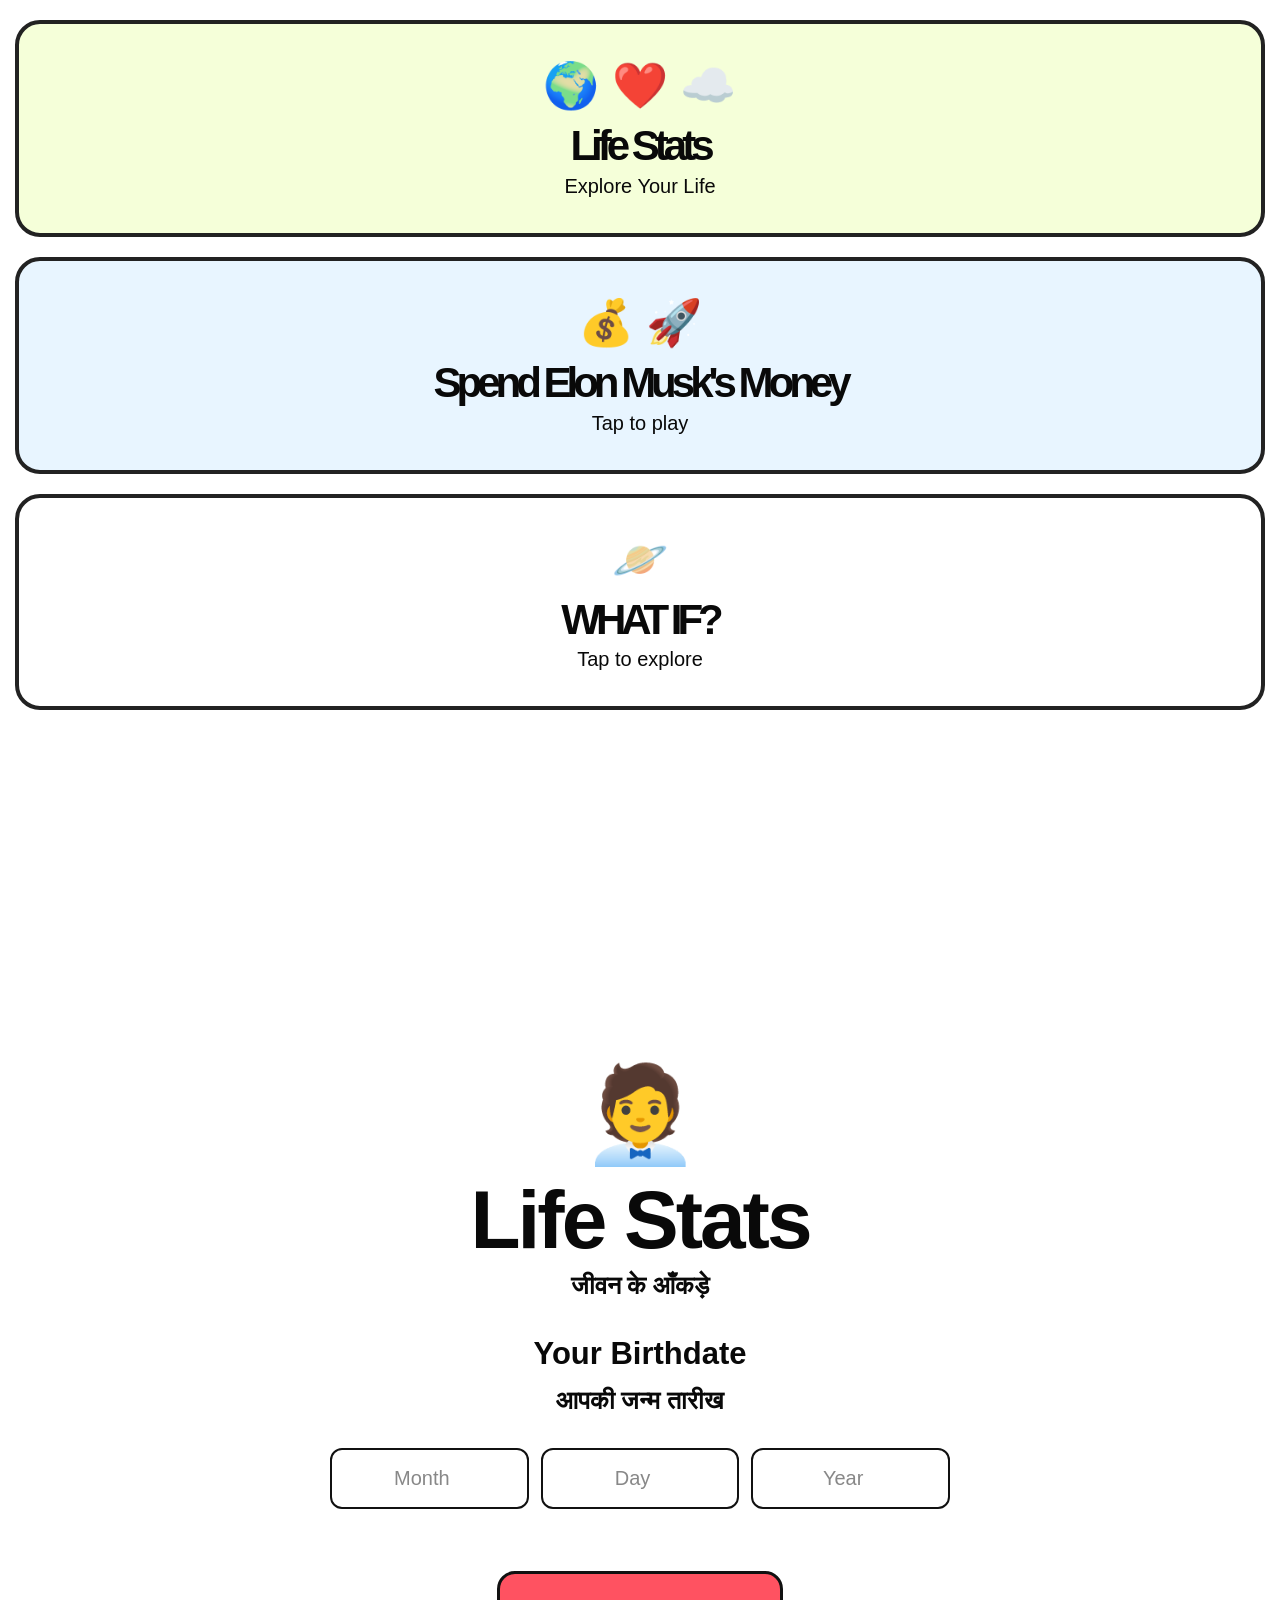
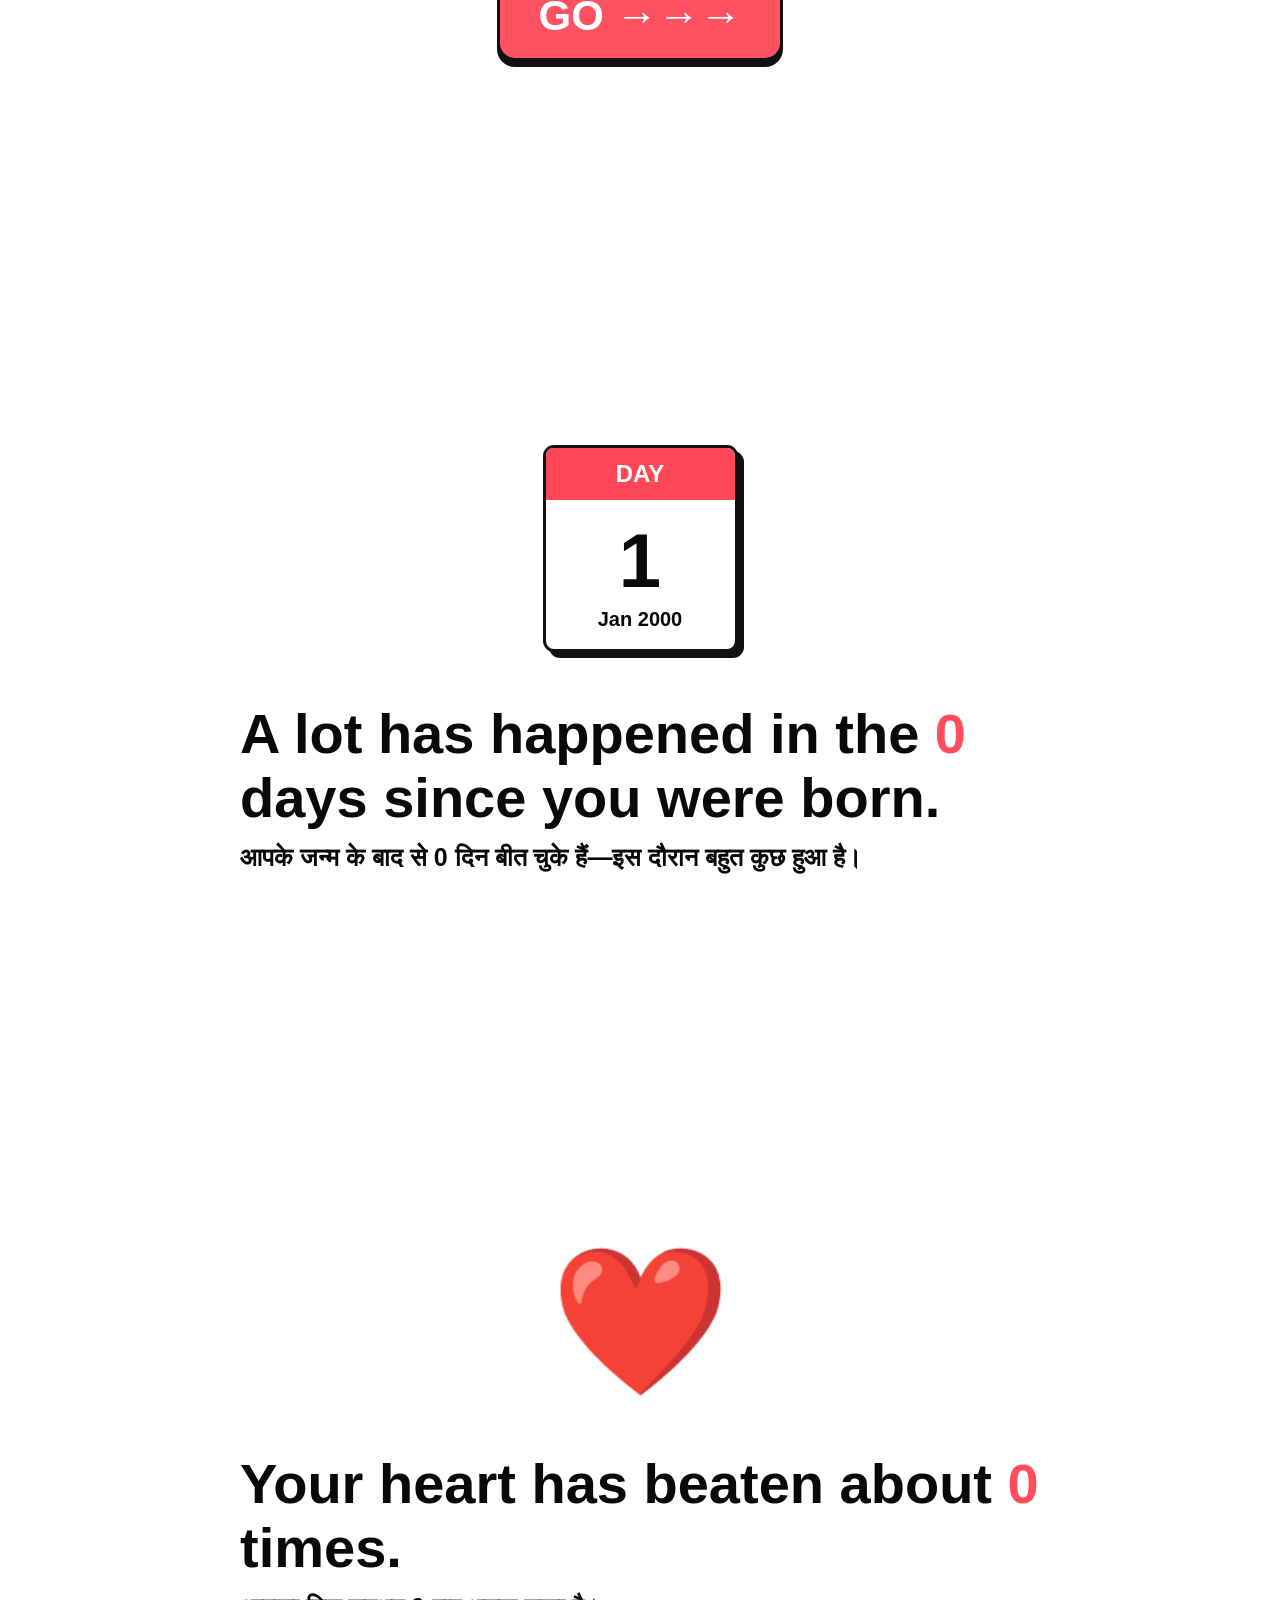
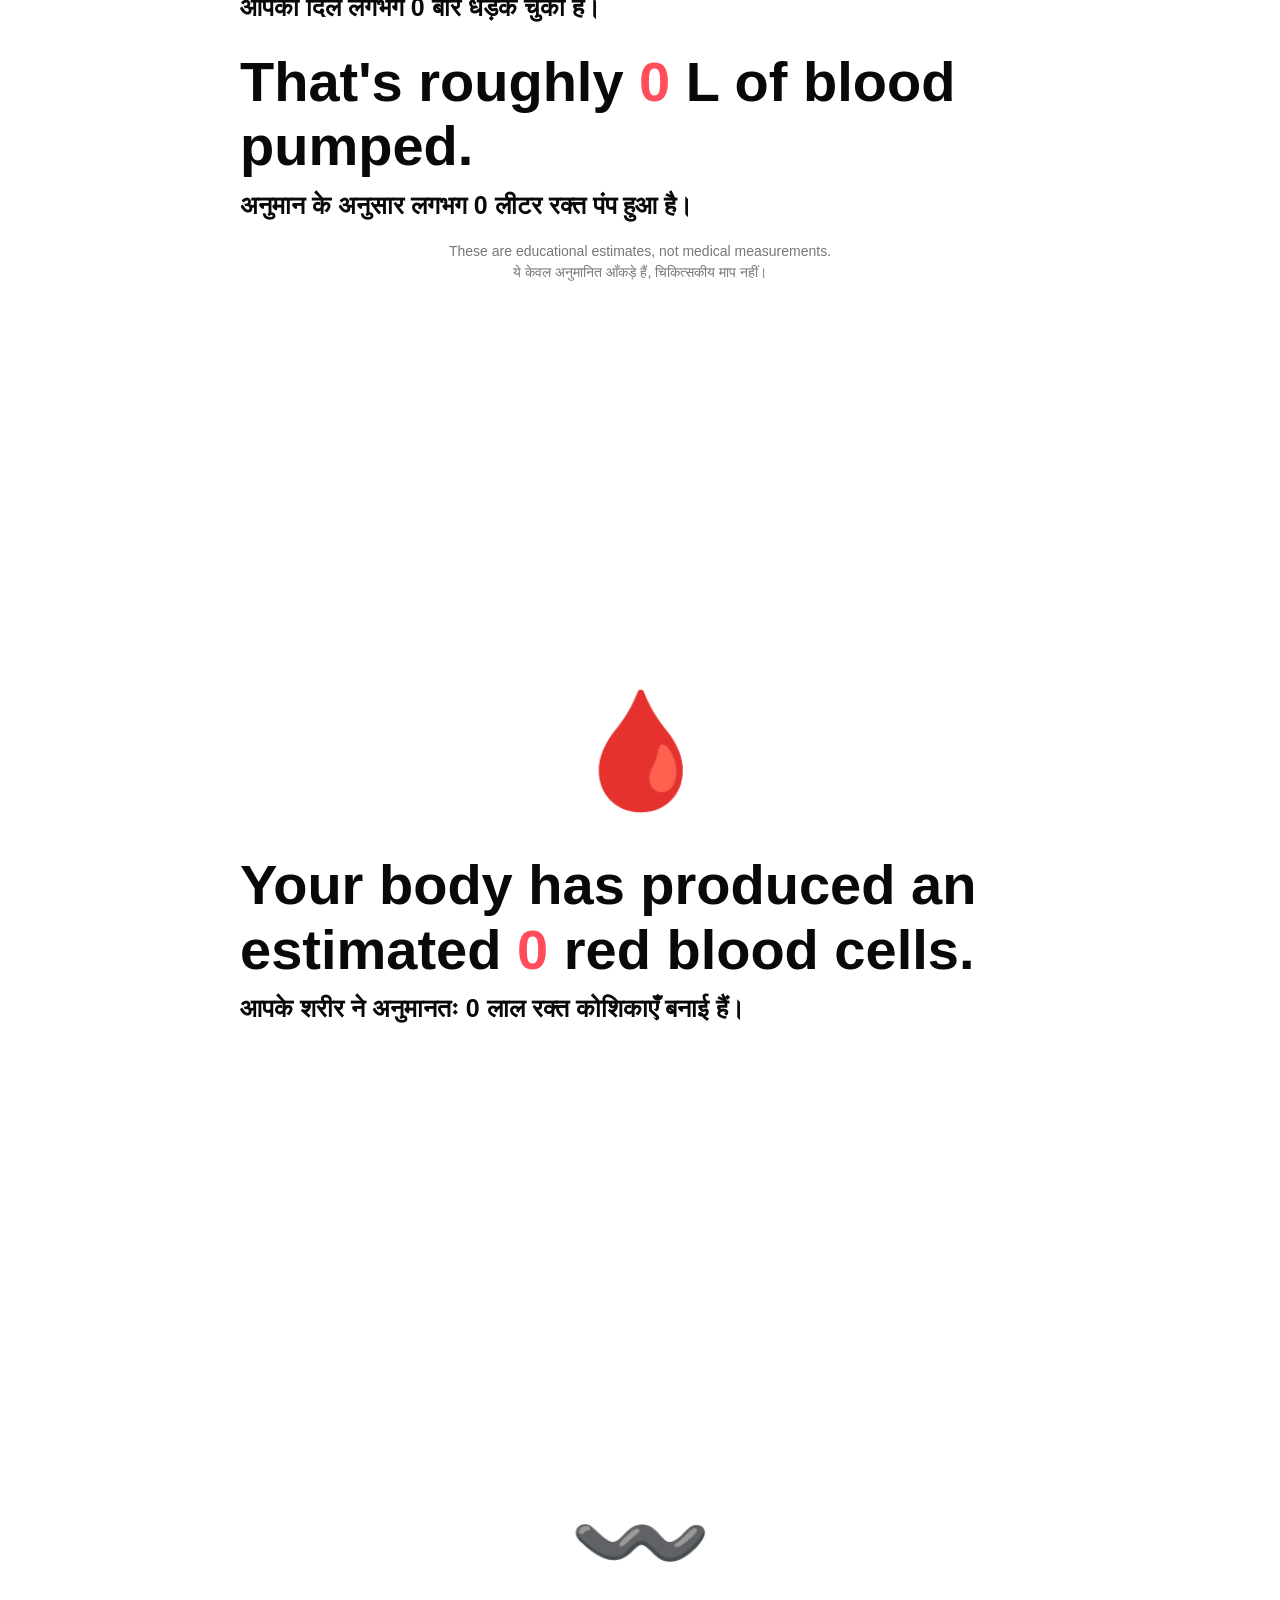
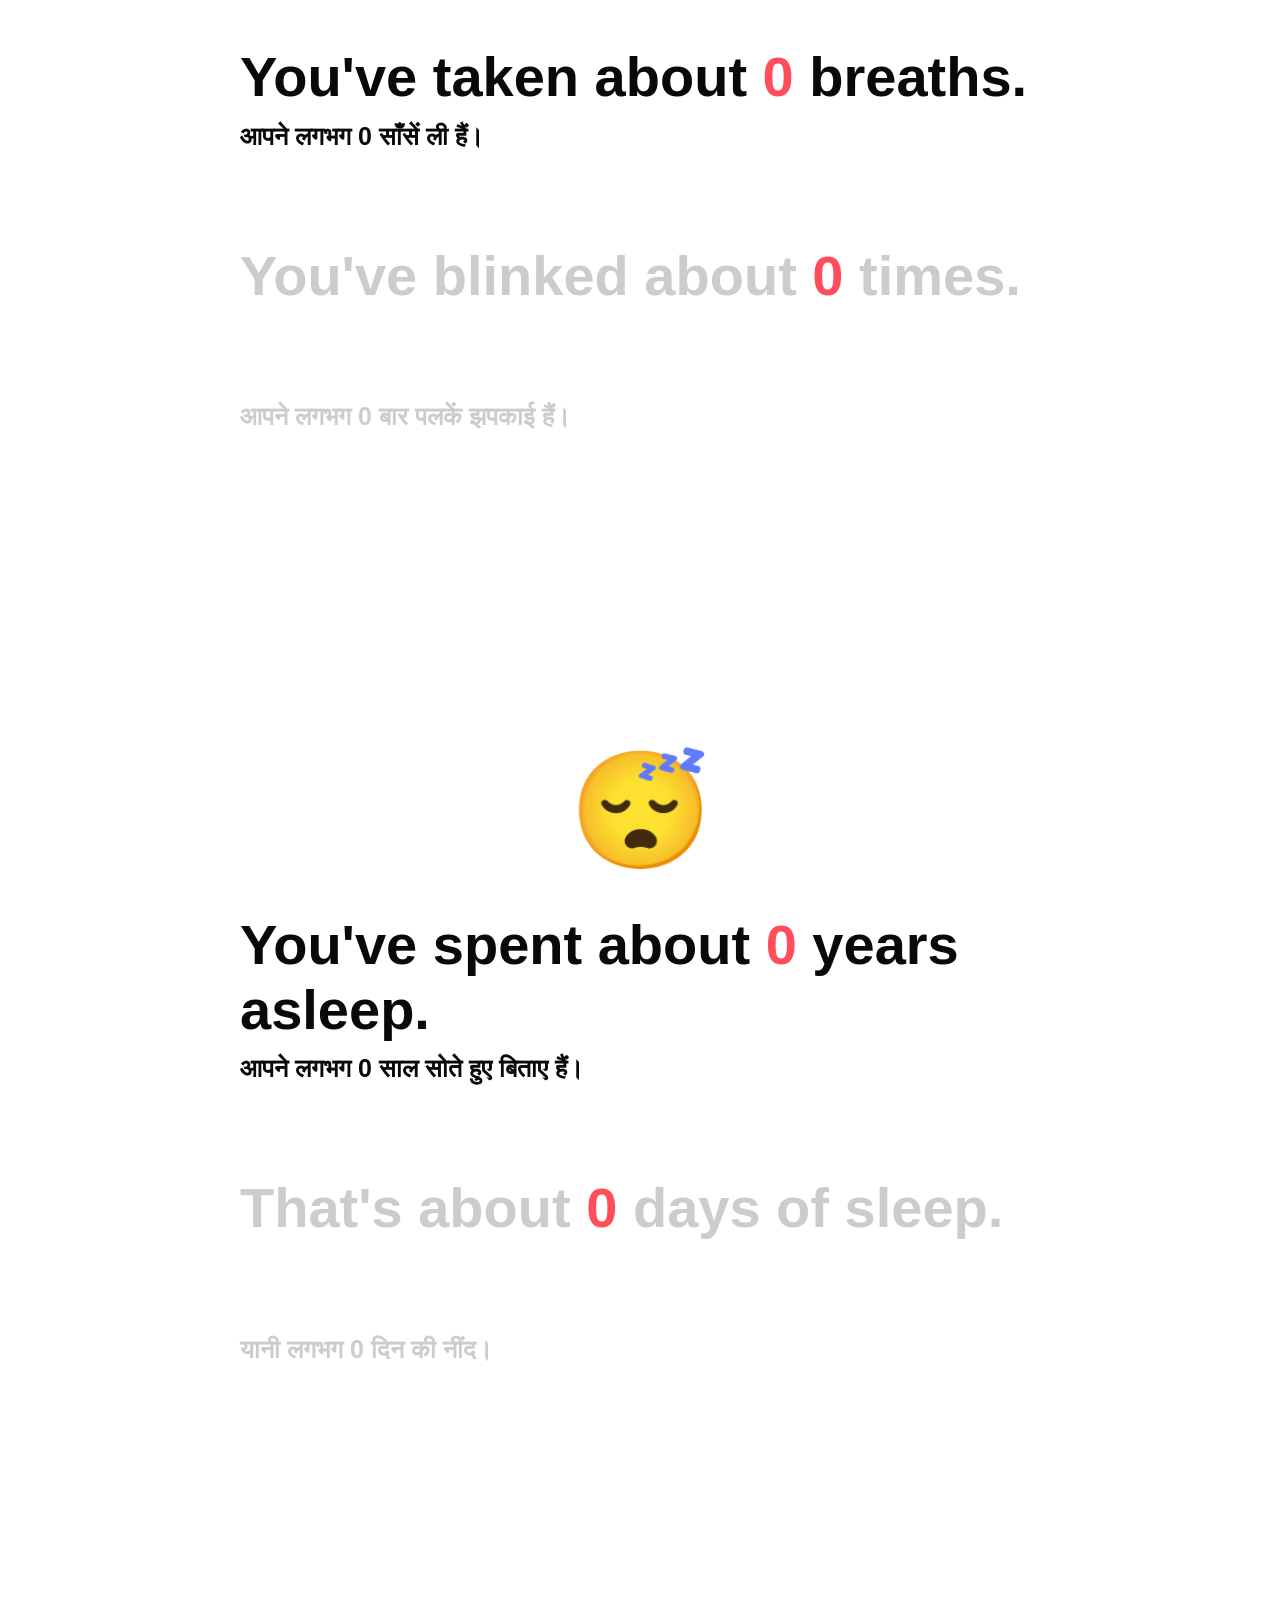
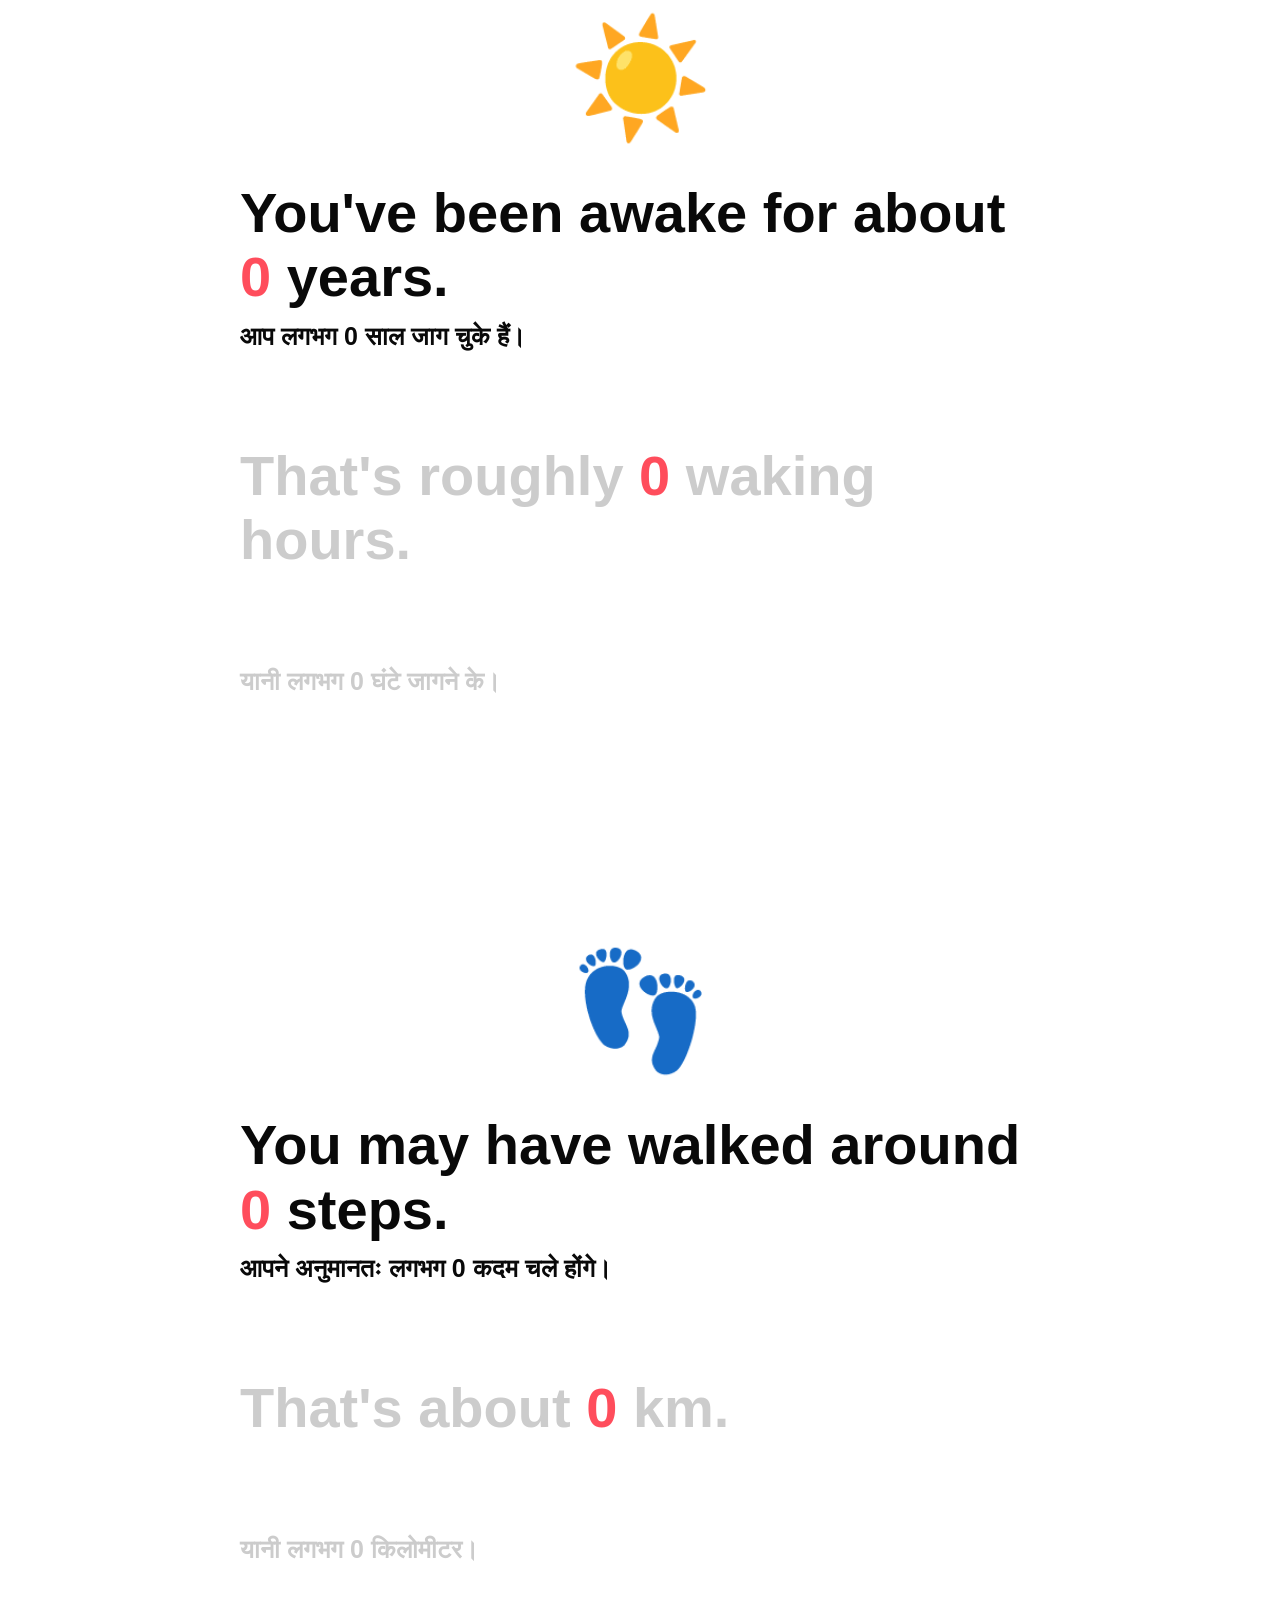
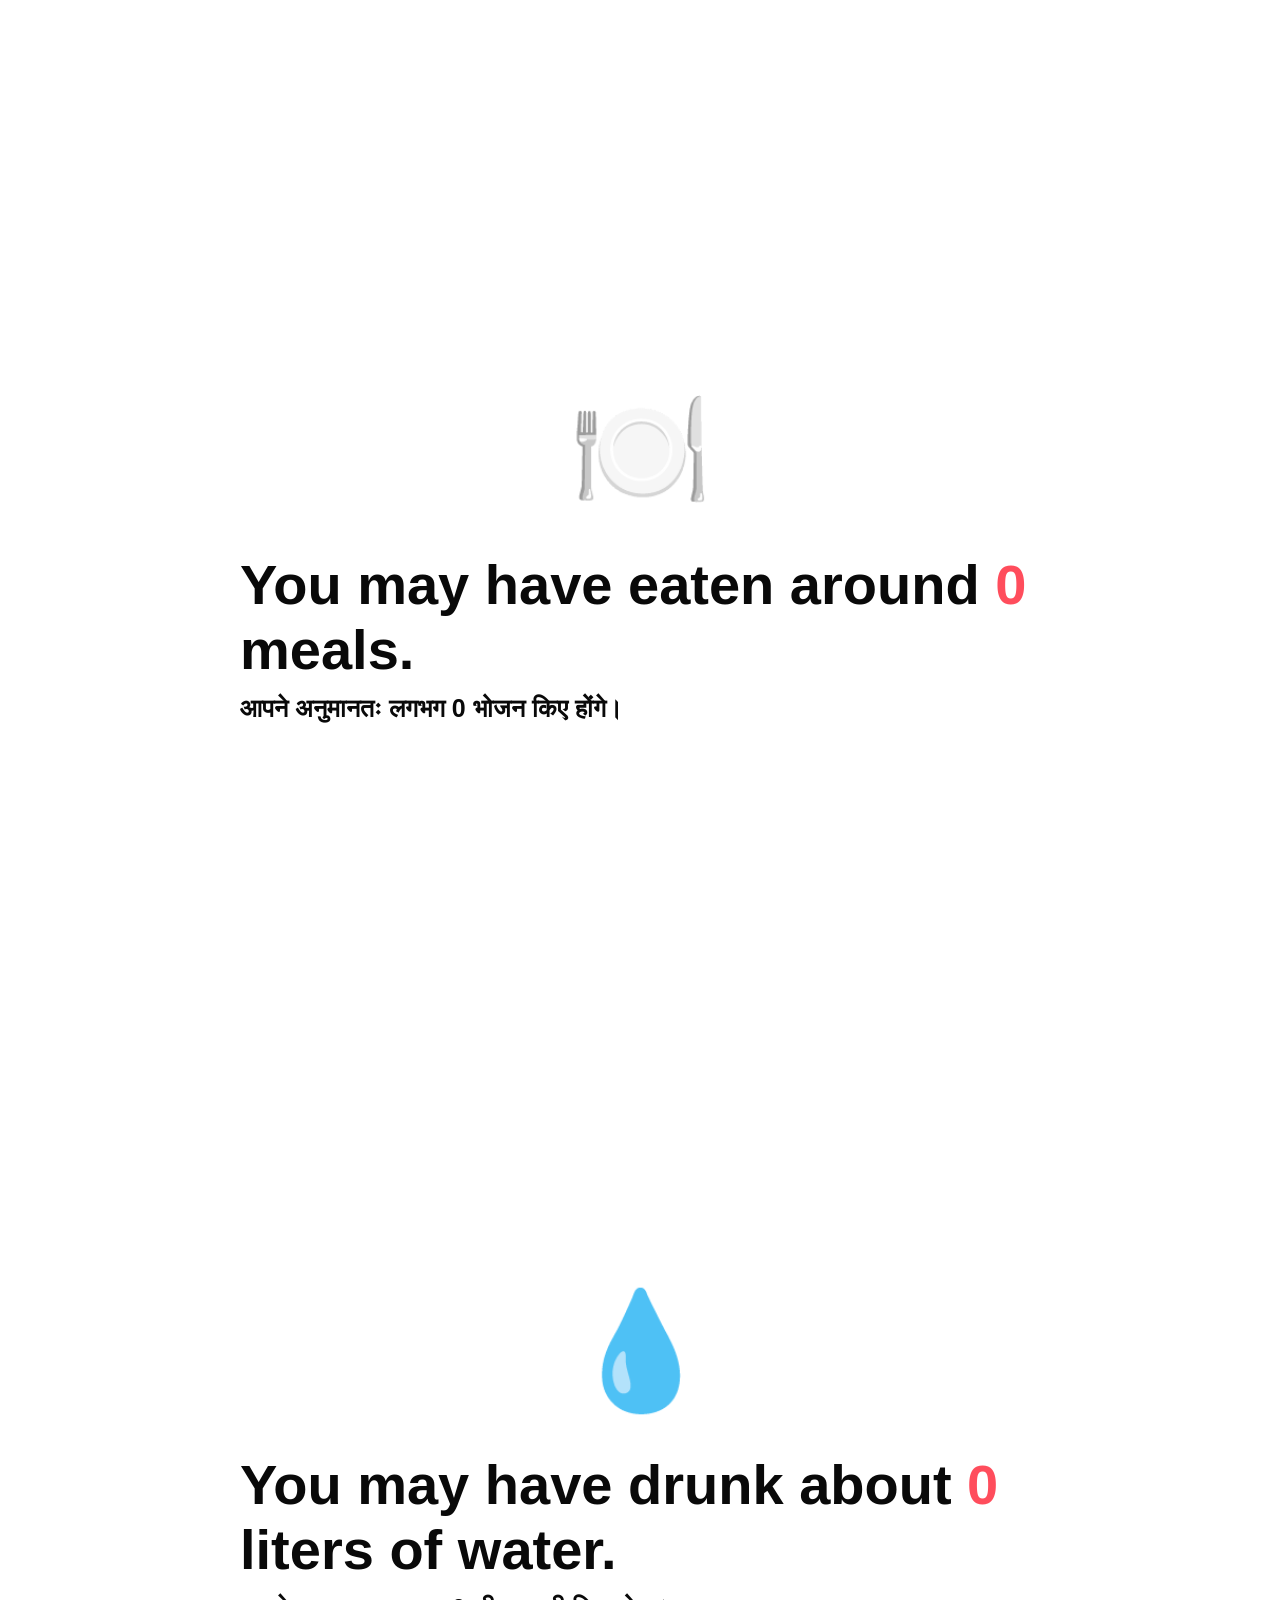
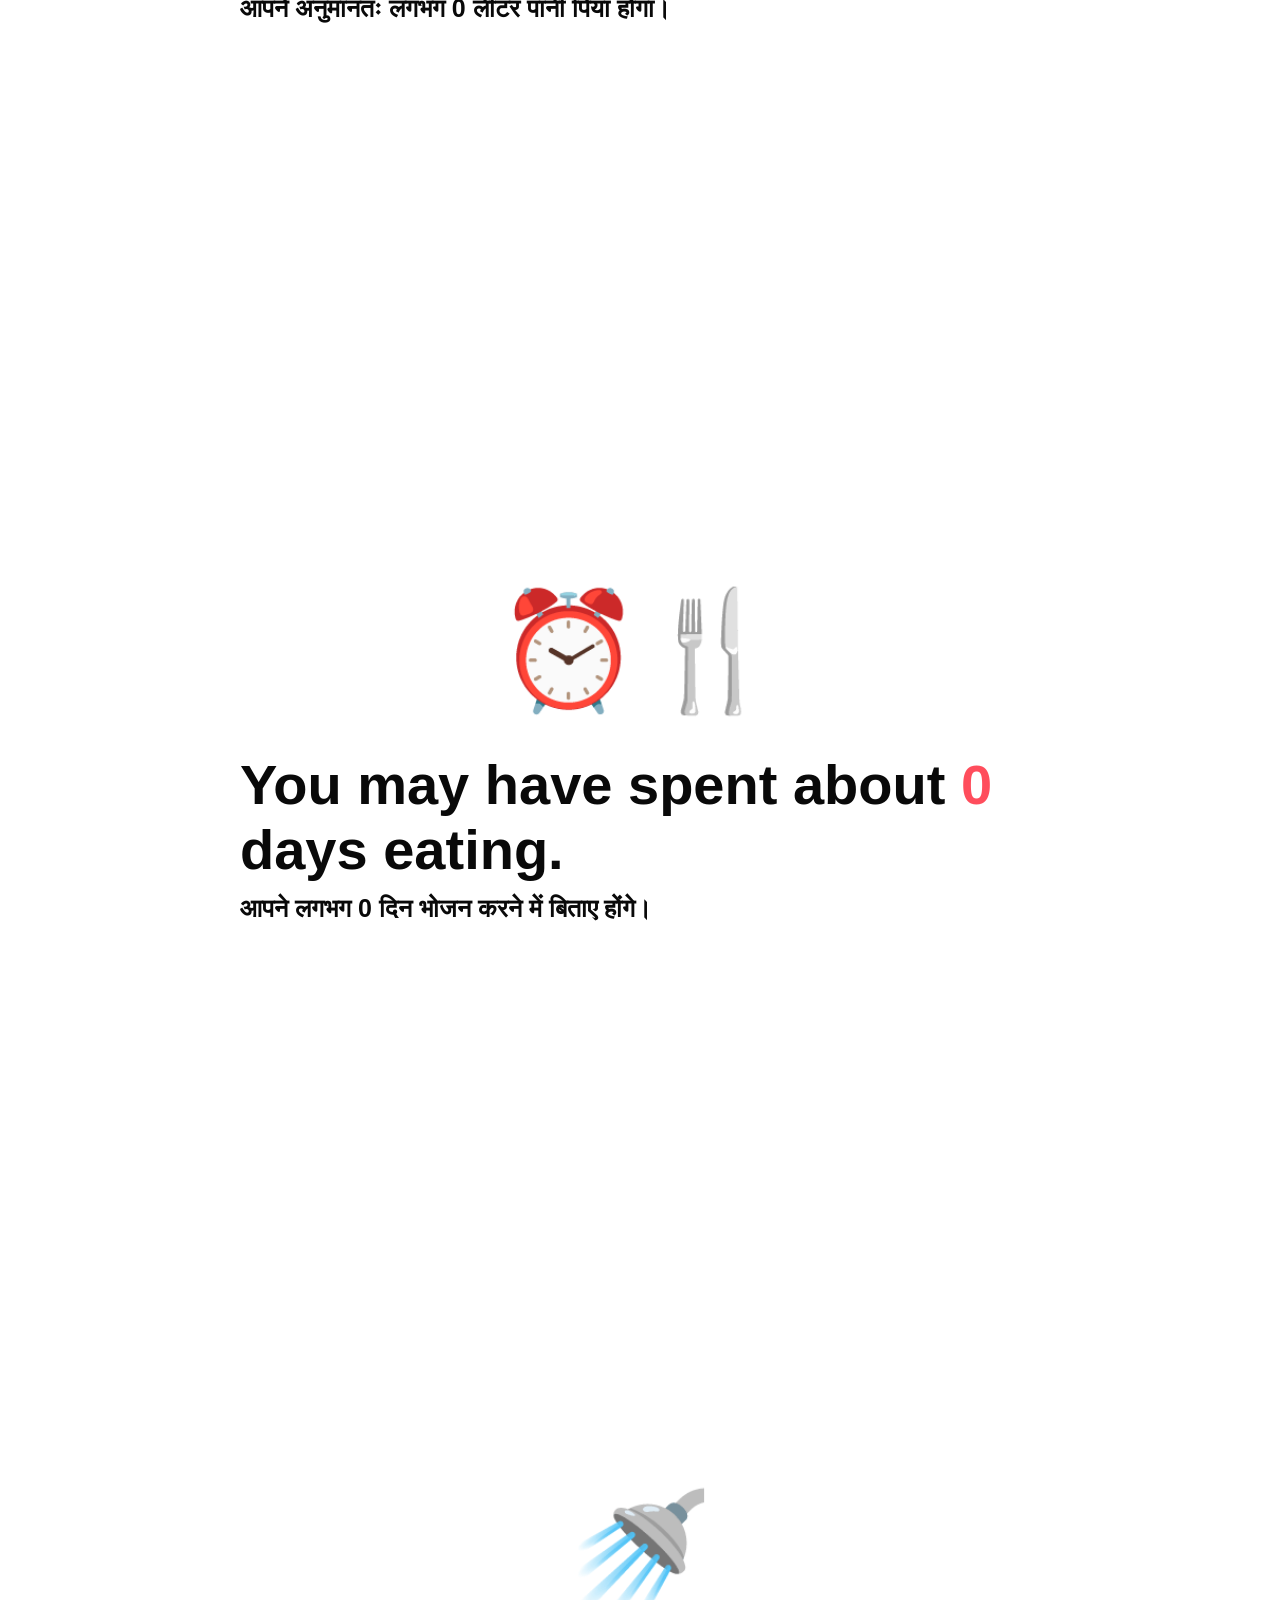
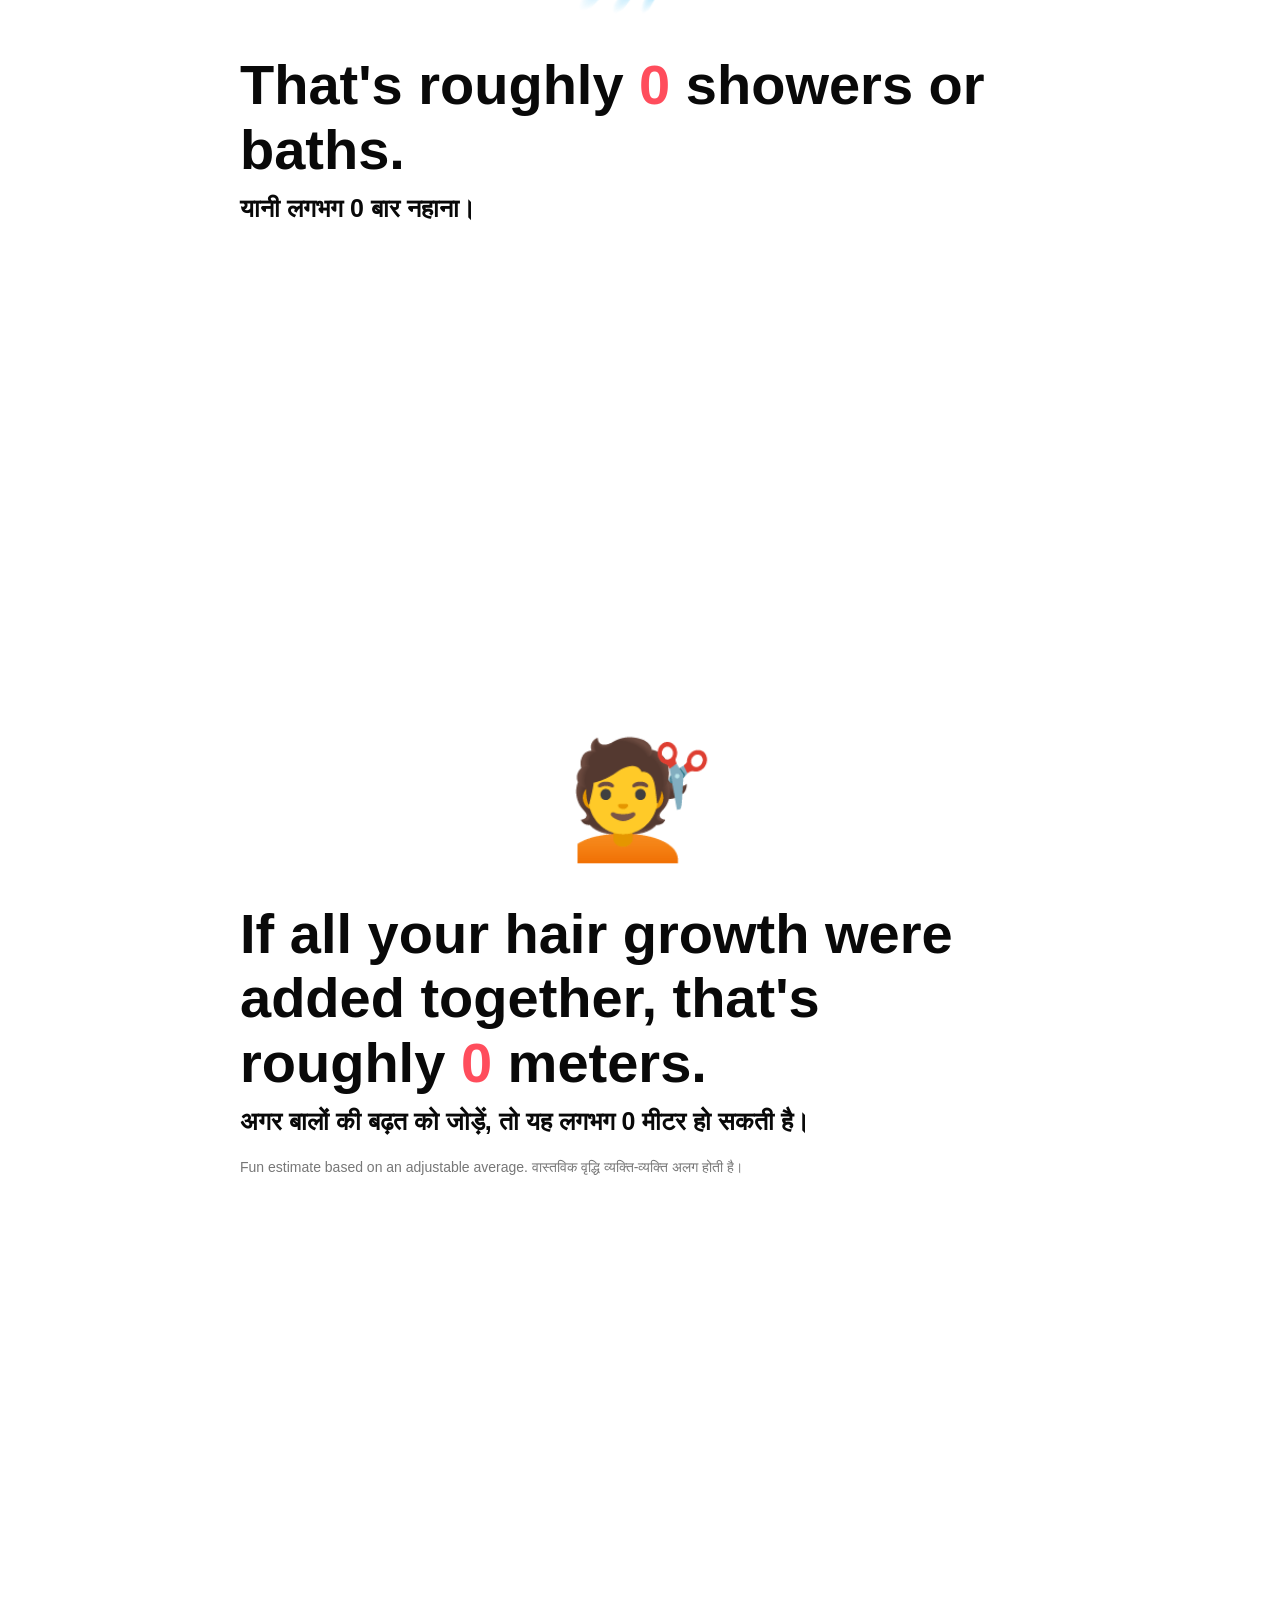
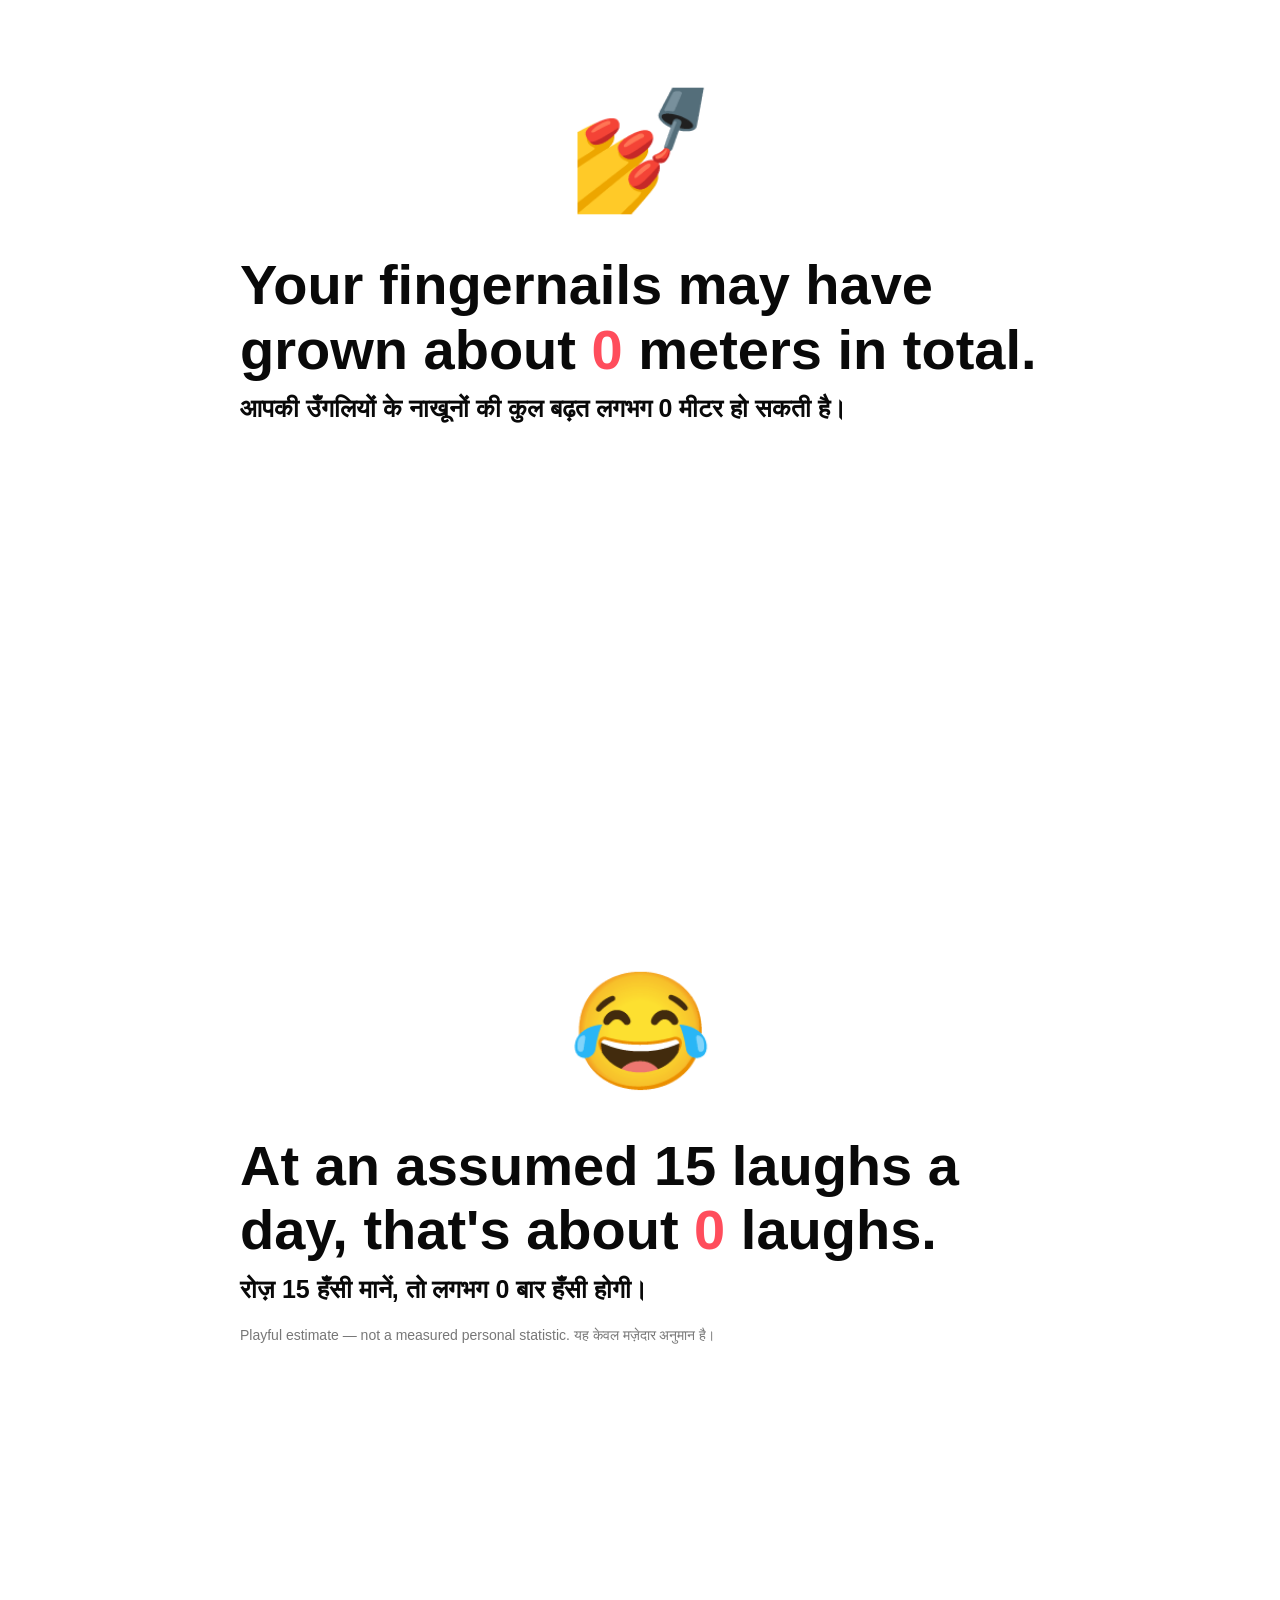
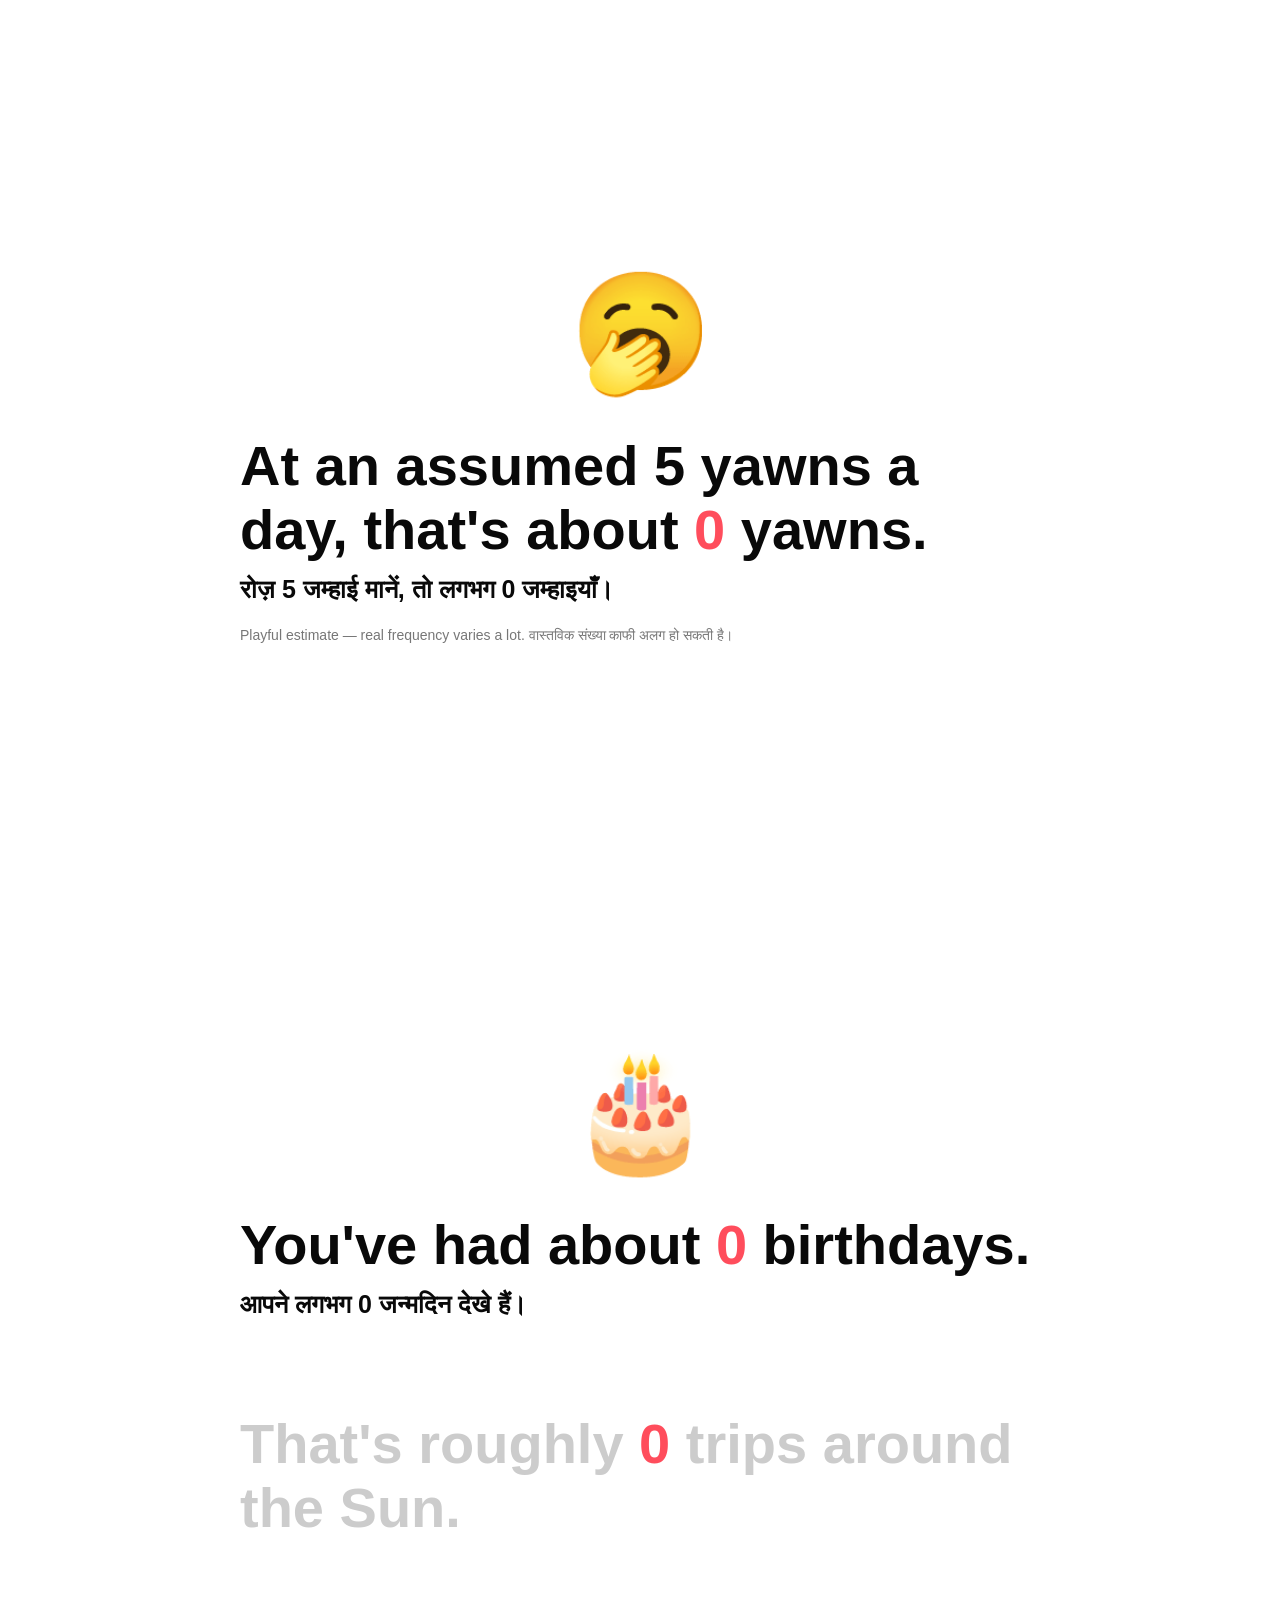
==== commit e52cce7d: "Update index.html" ====
--- a/index.html
+++ b/index.html
@@ -2107,6 +2107,11 @@
     <div class="card-emoji">💰 🚀</div>
     <h1>Spend Elon Musk's Money</h1>
     <p>Tap to play</p>
+  </a>
+  <a href="#" onclick="openWhatIf(); return false;" class="start-card what-if-start-card">
+  <div class="card-emoji">🪐</div>
+  <h1>WHAT IF?</h1>
+  <p>Tap to explore</p>
   </a>
 <!-- =========================
      WHAT IF SECTION
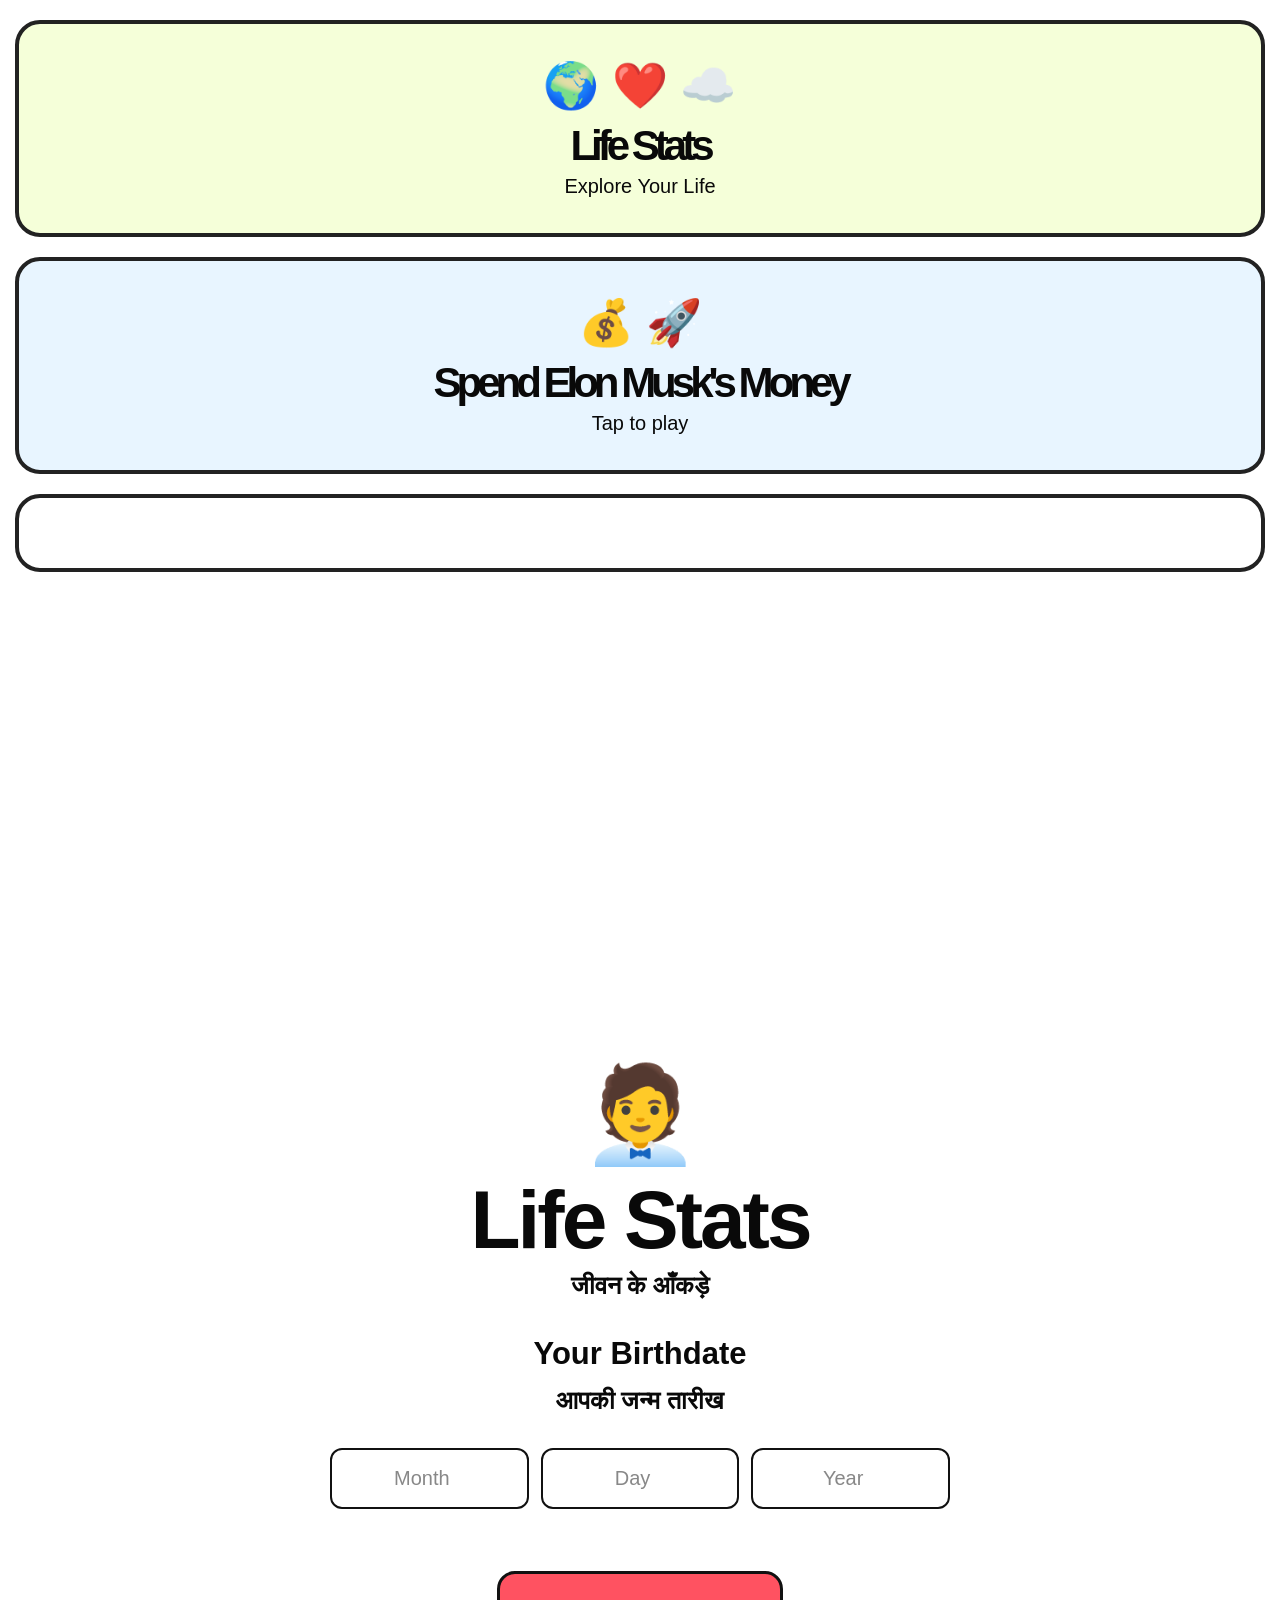
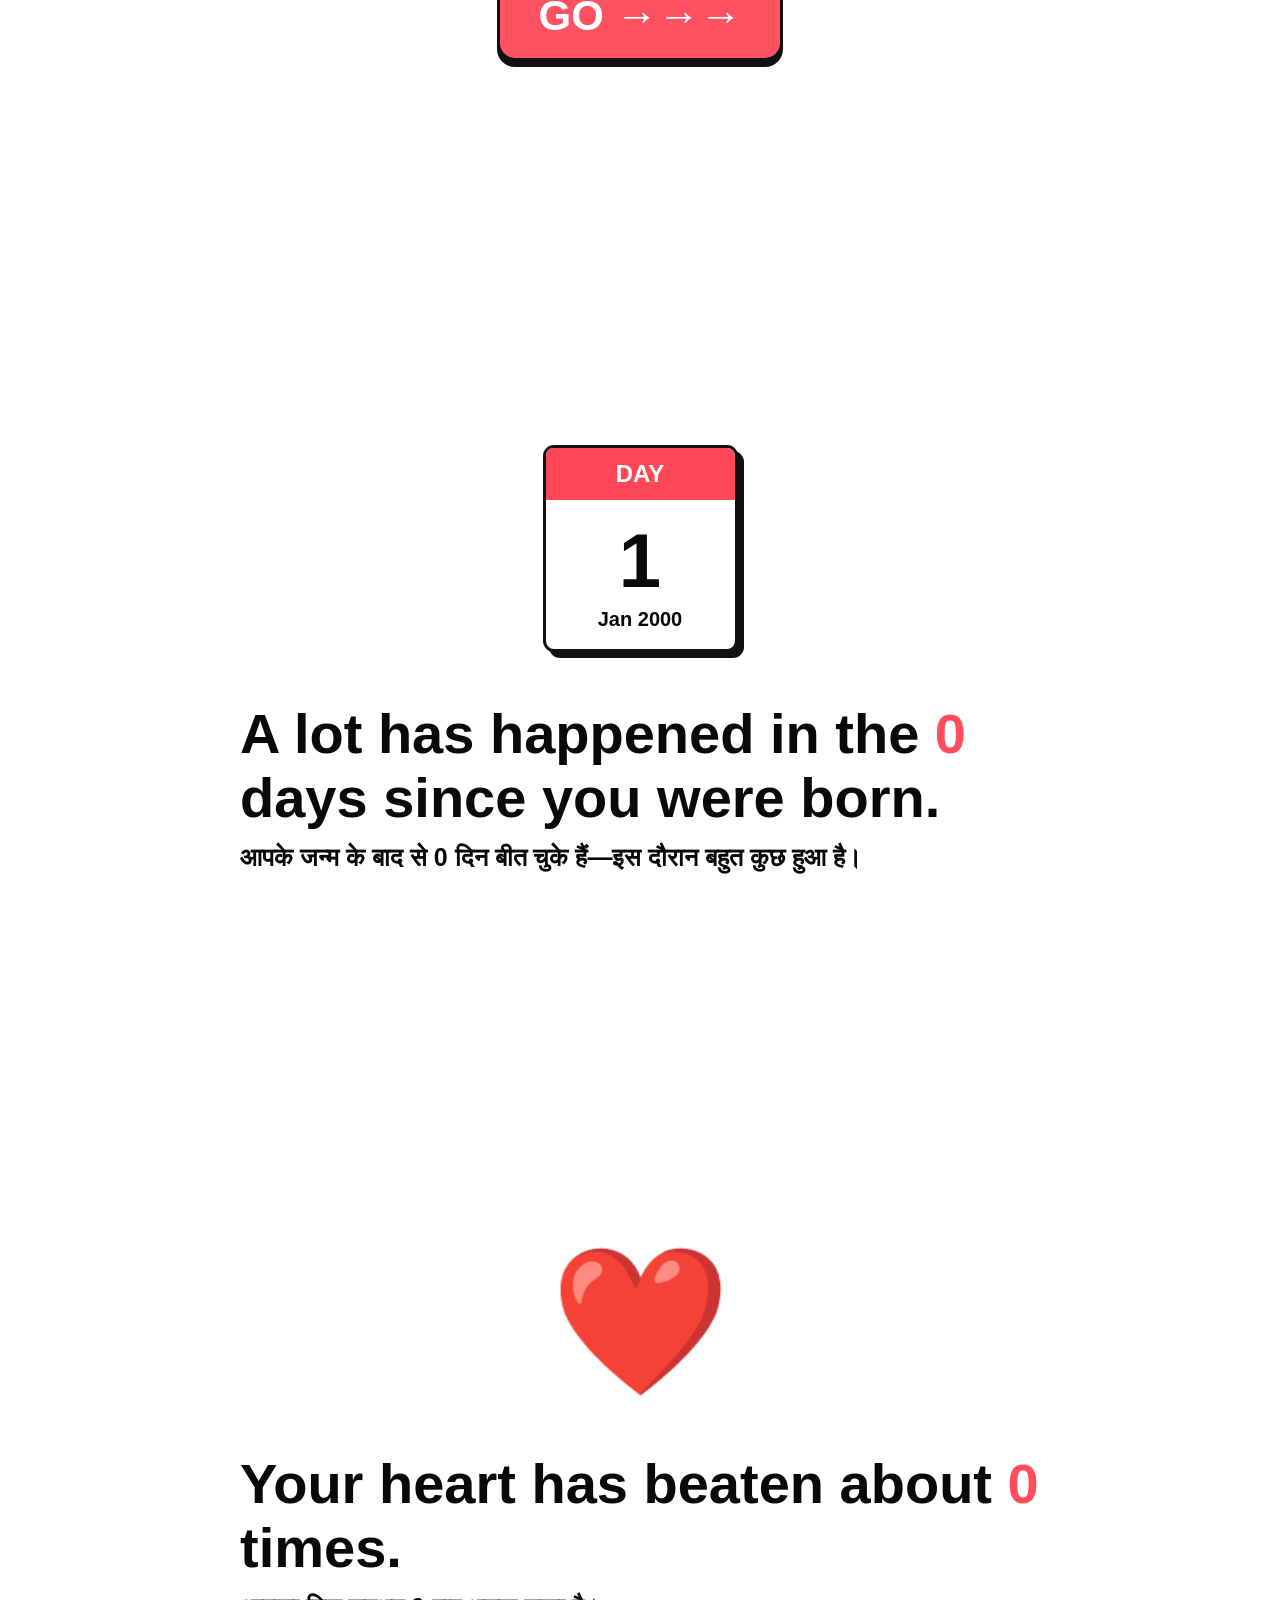
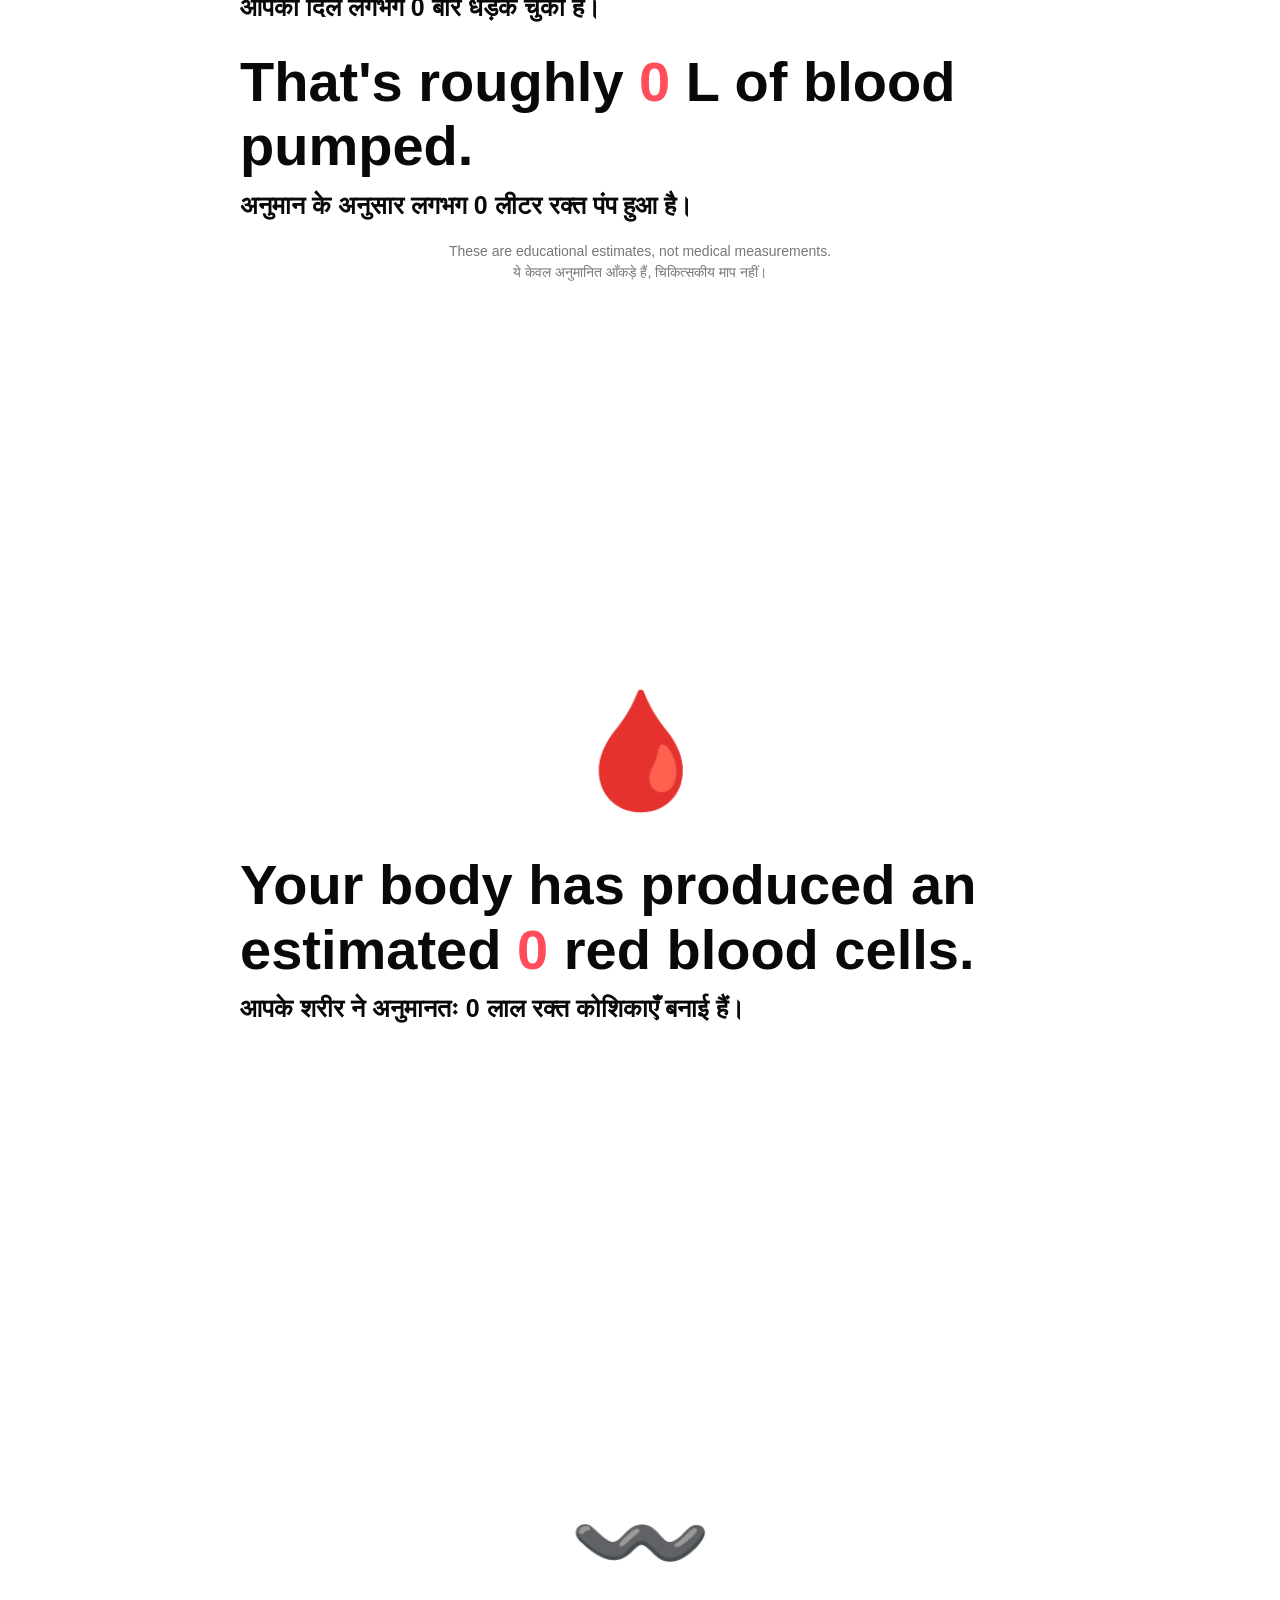
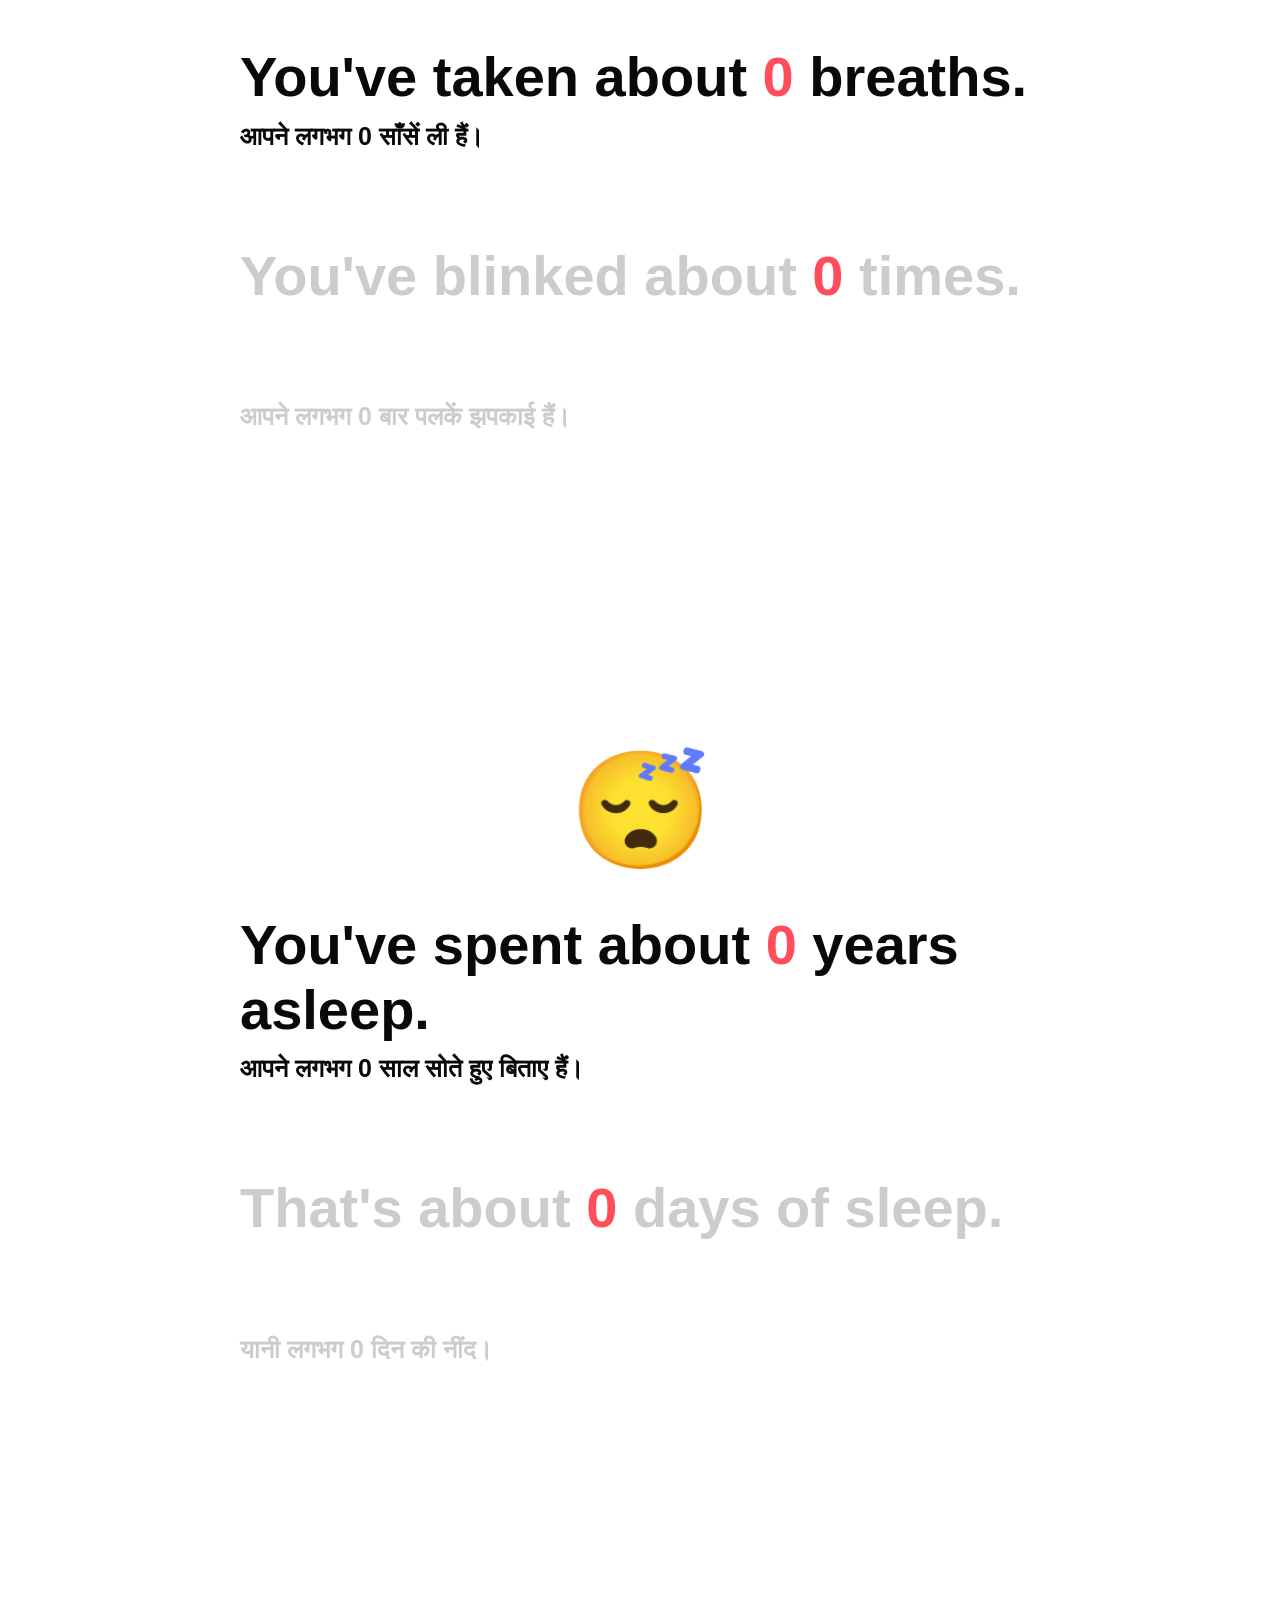
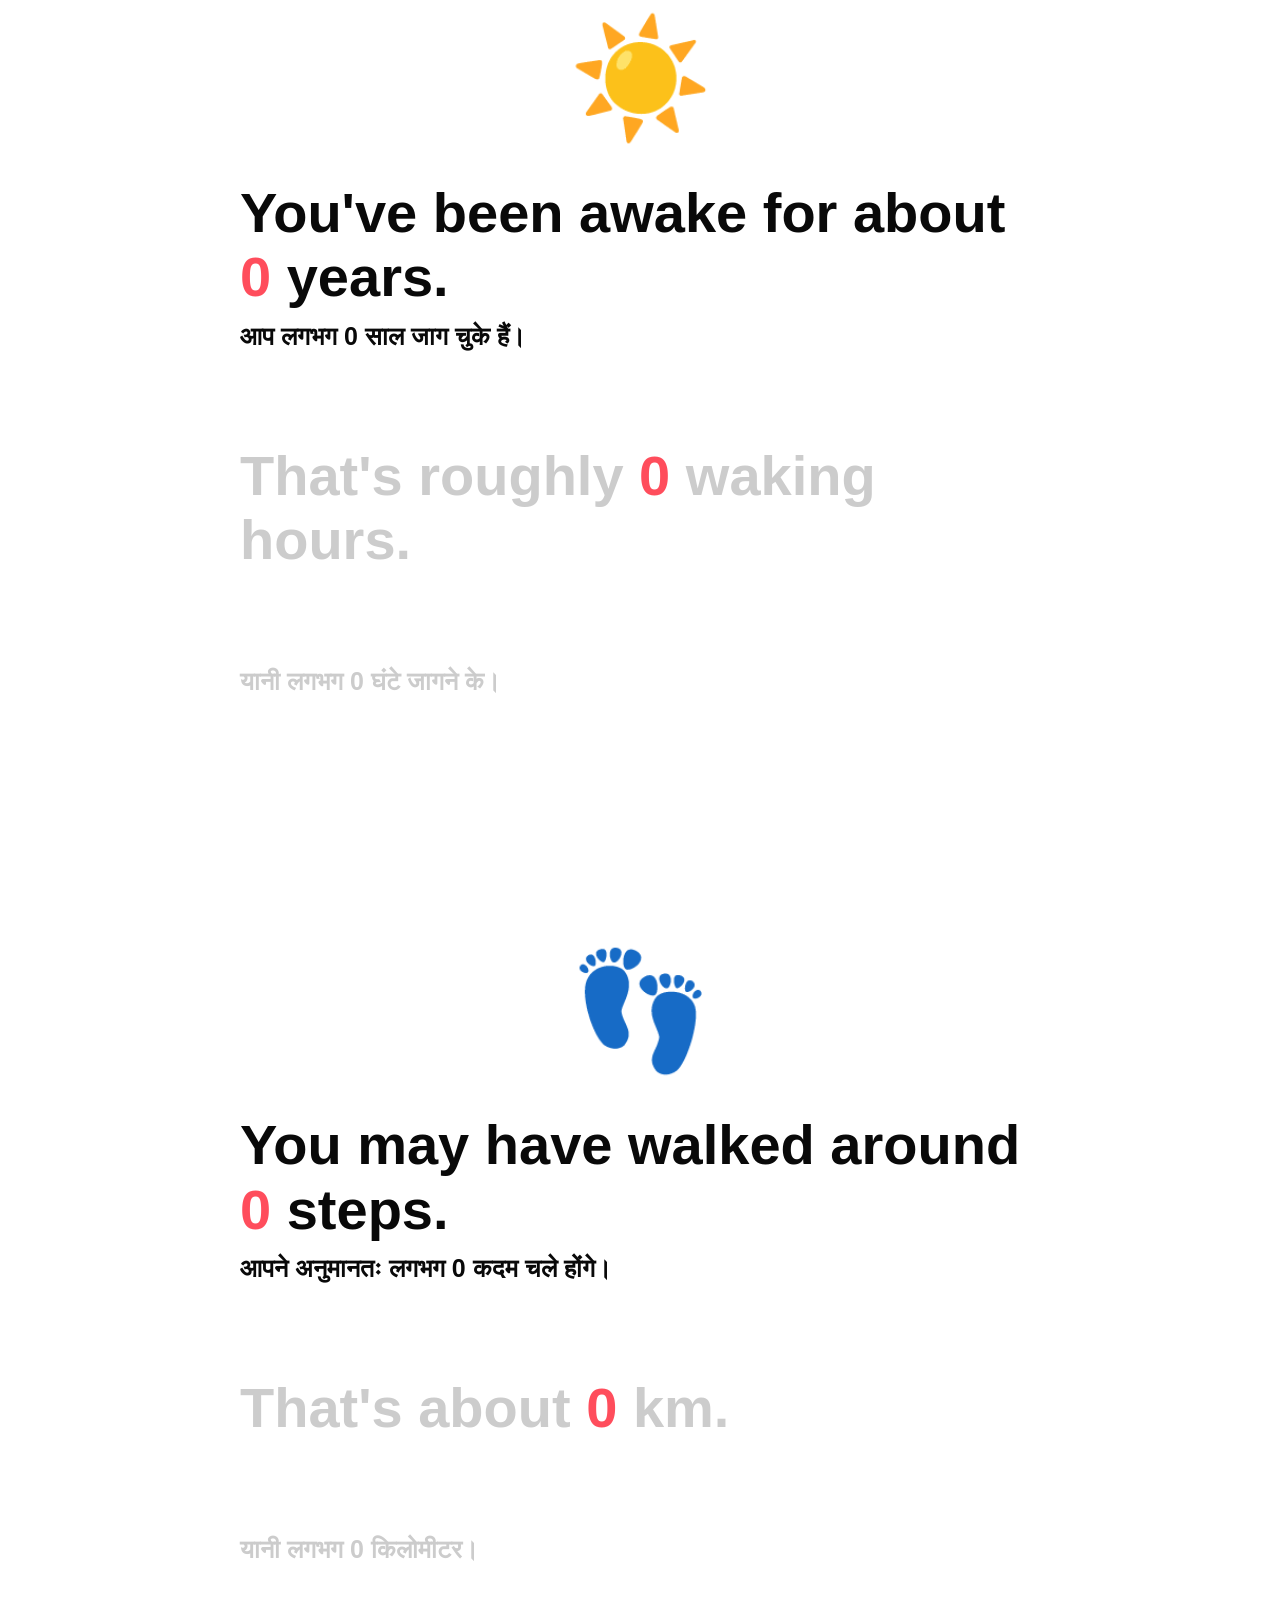
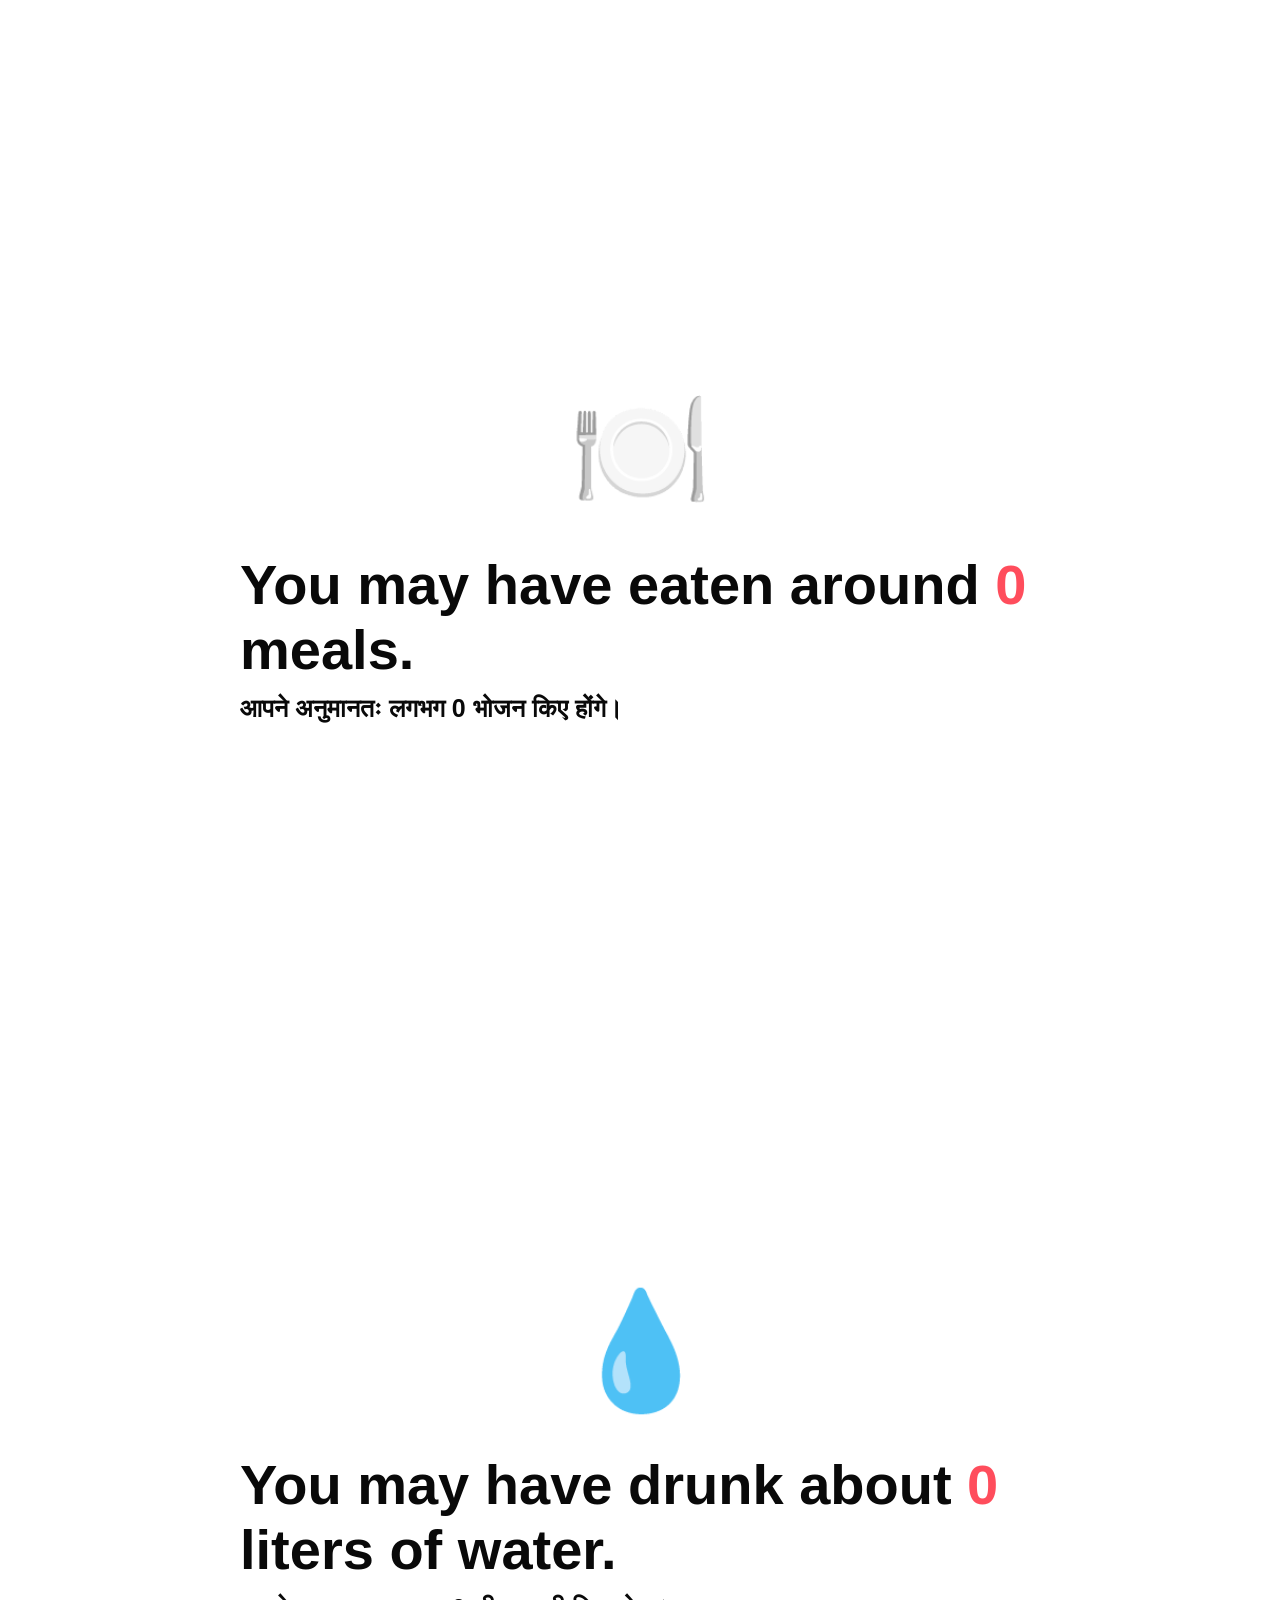
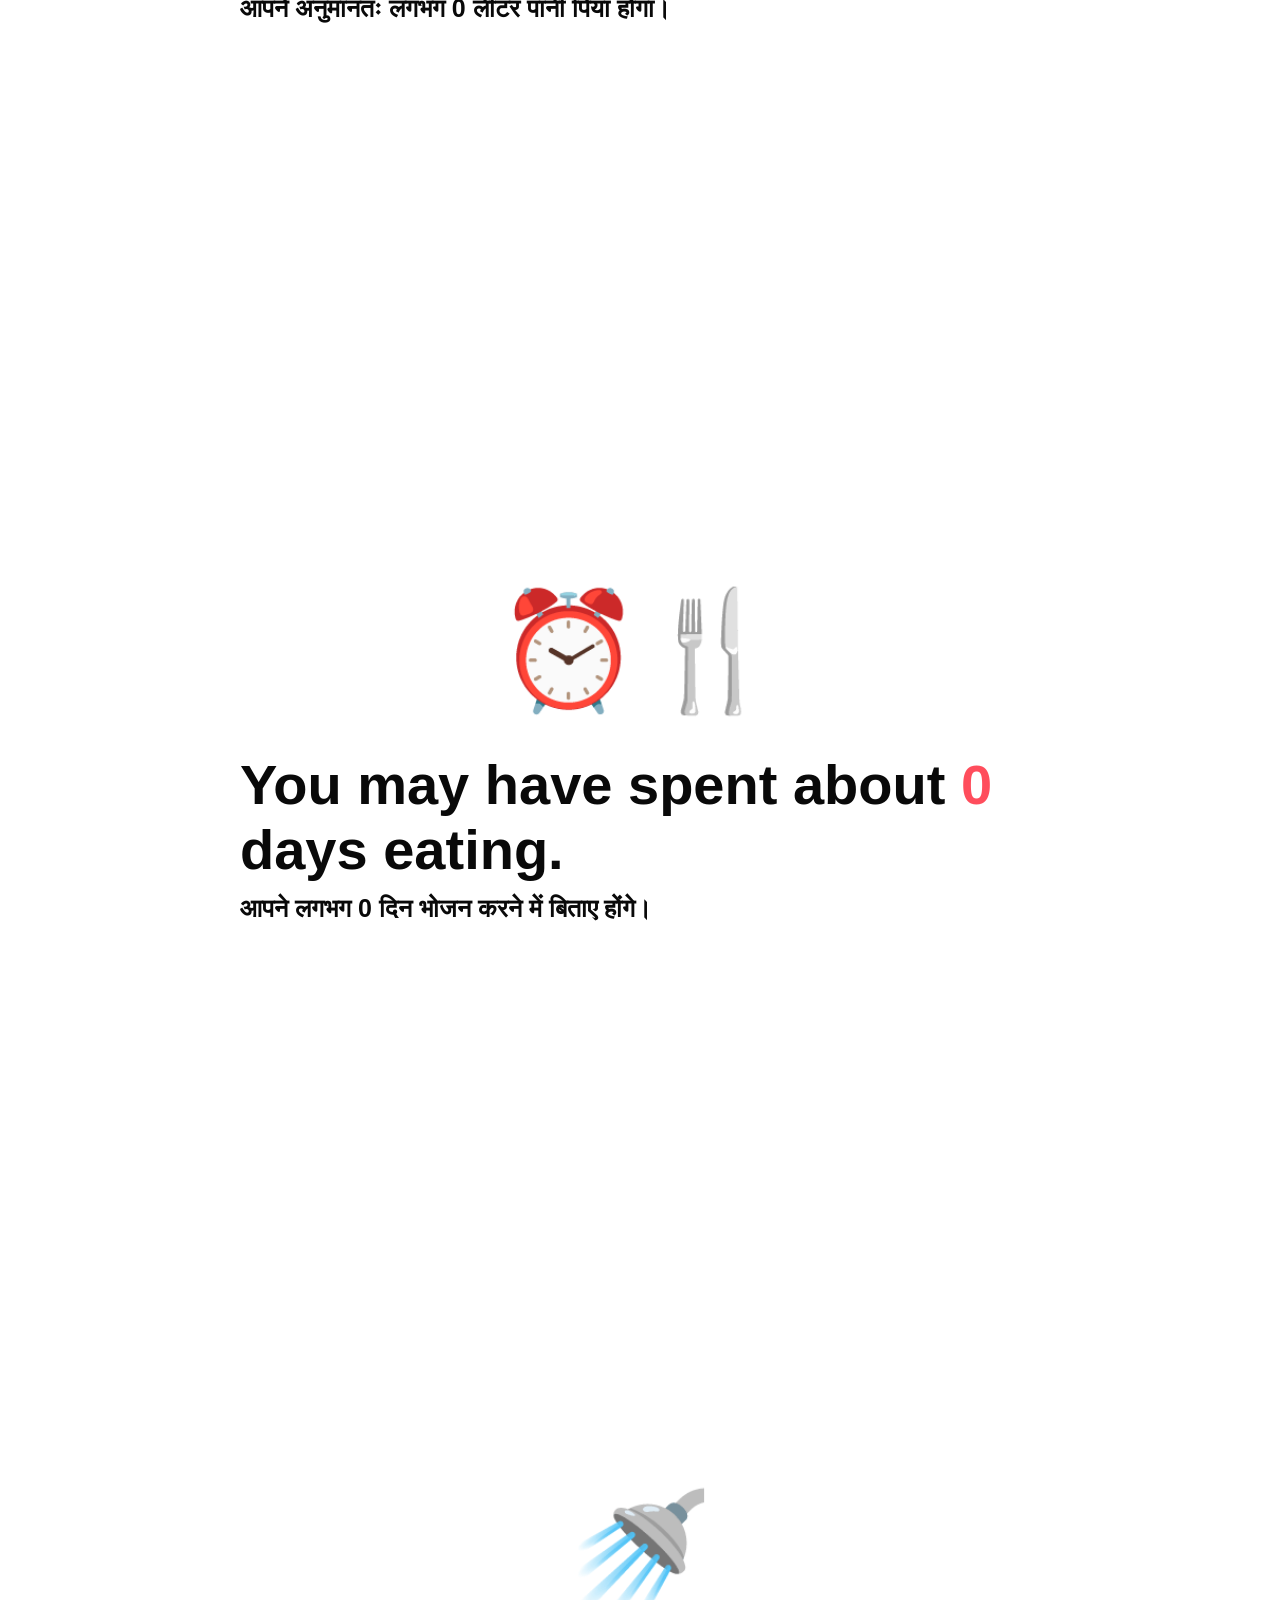
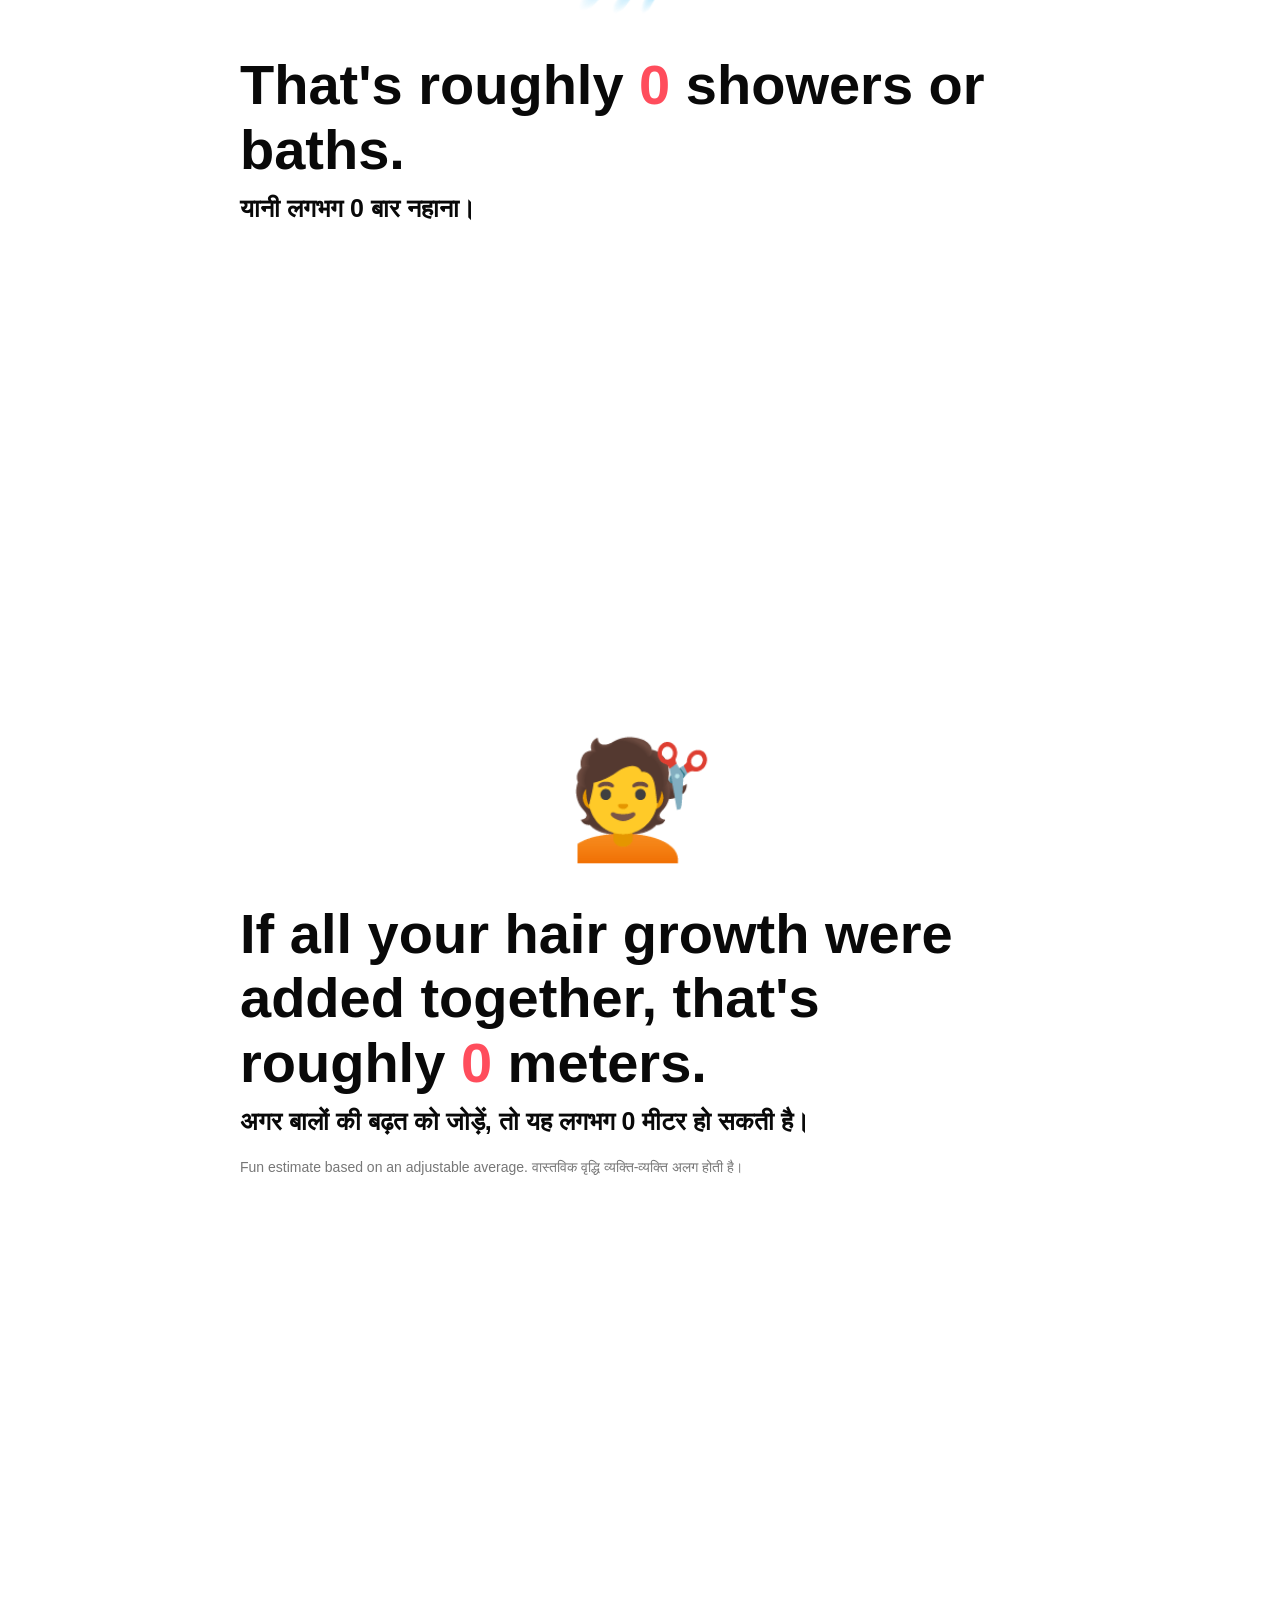
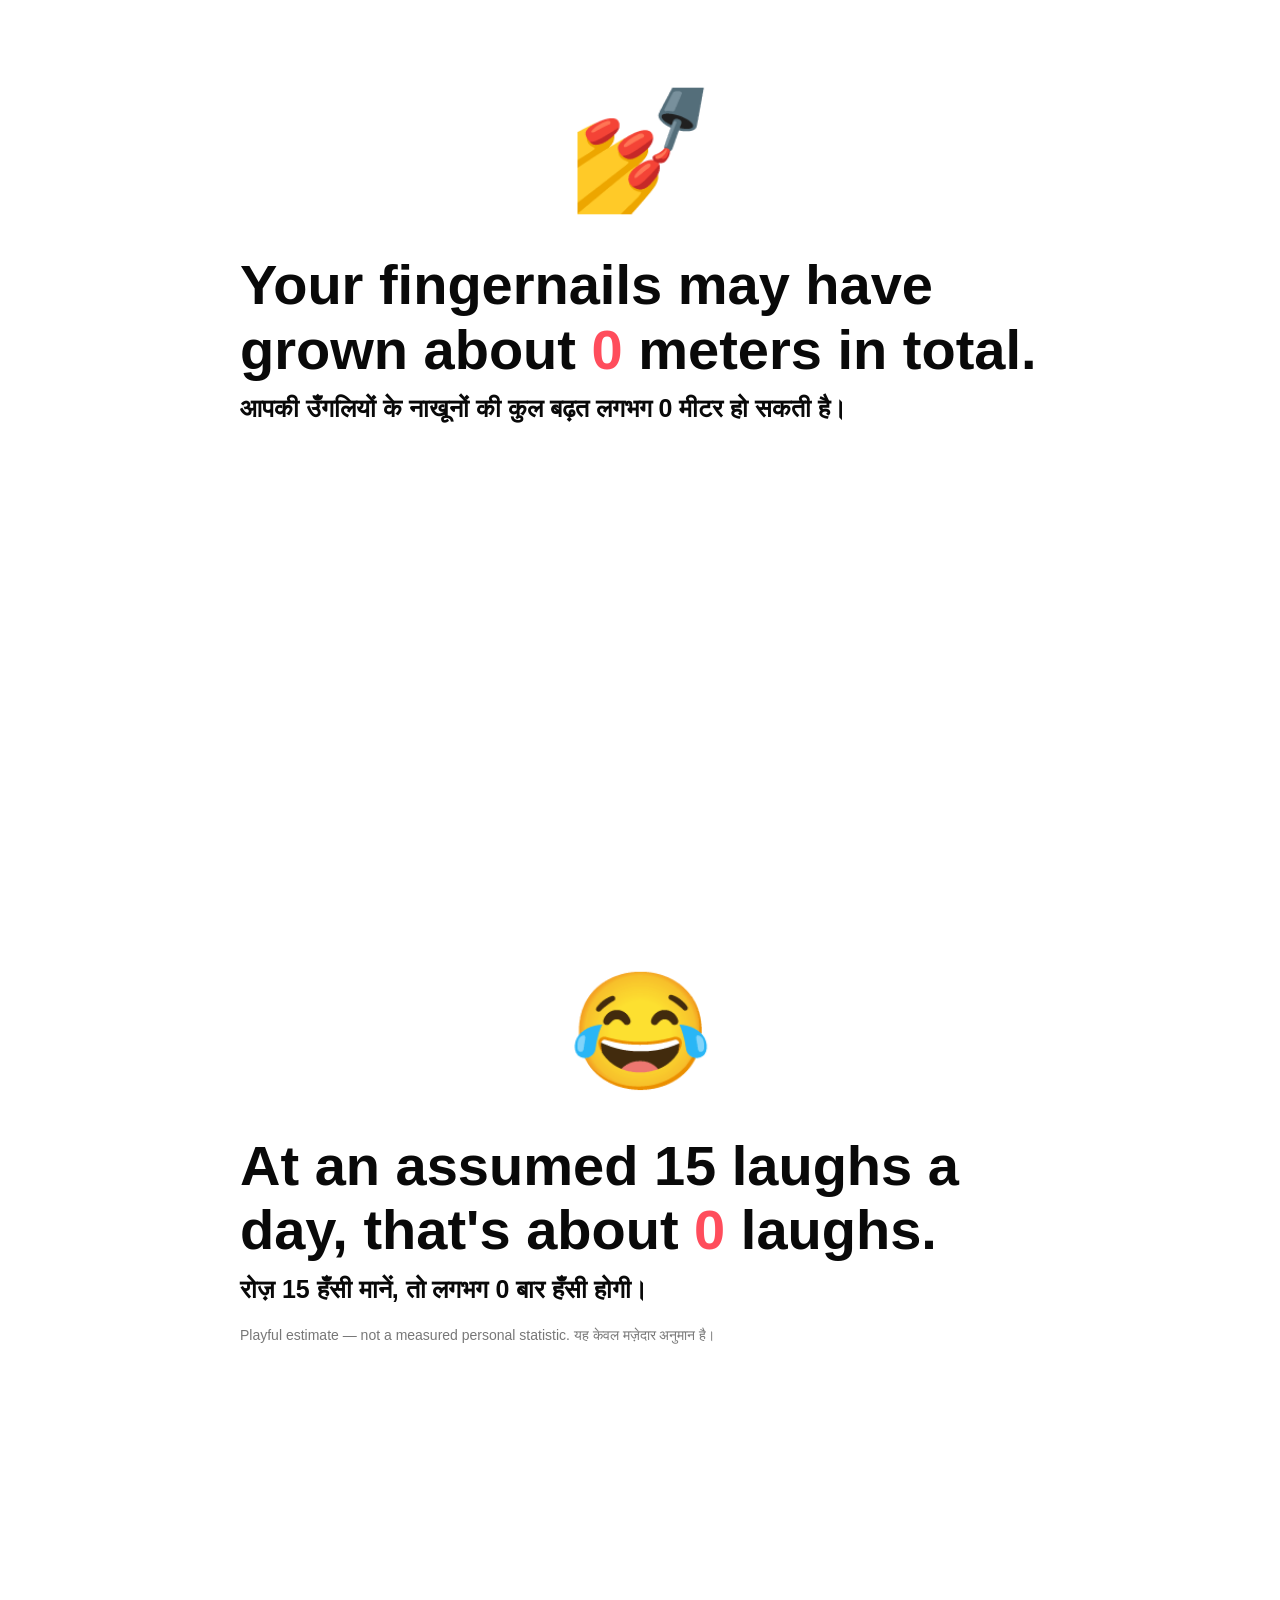
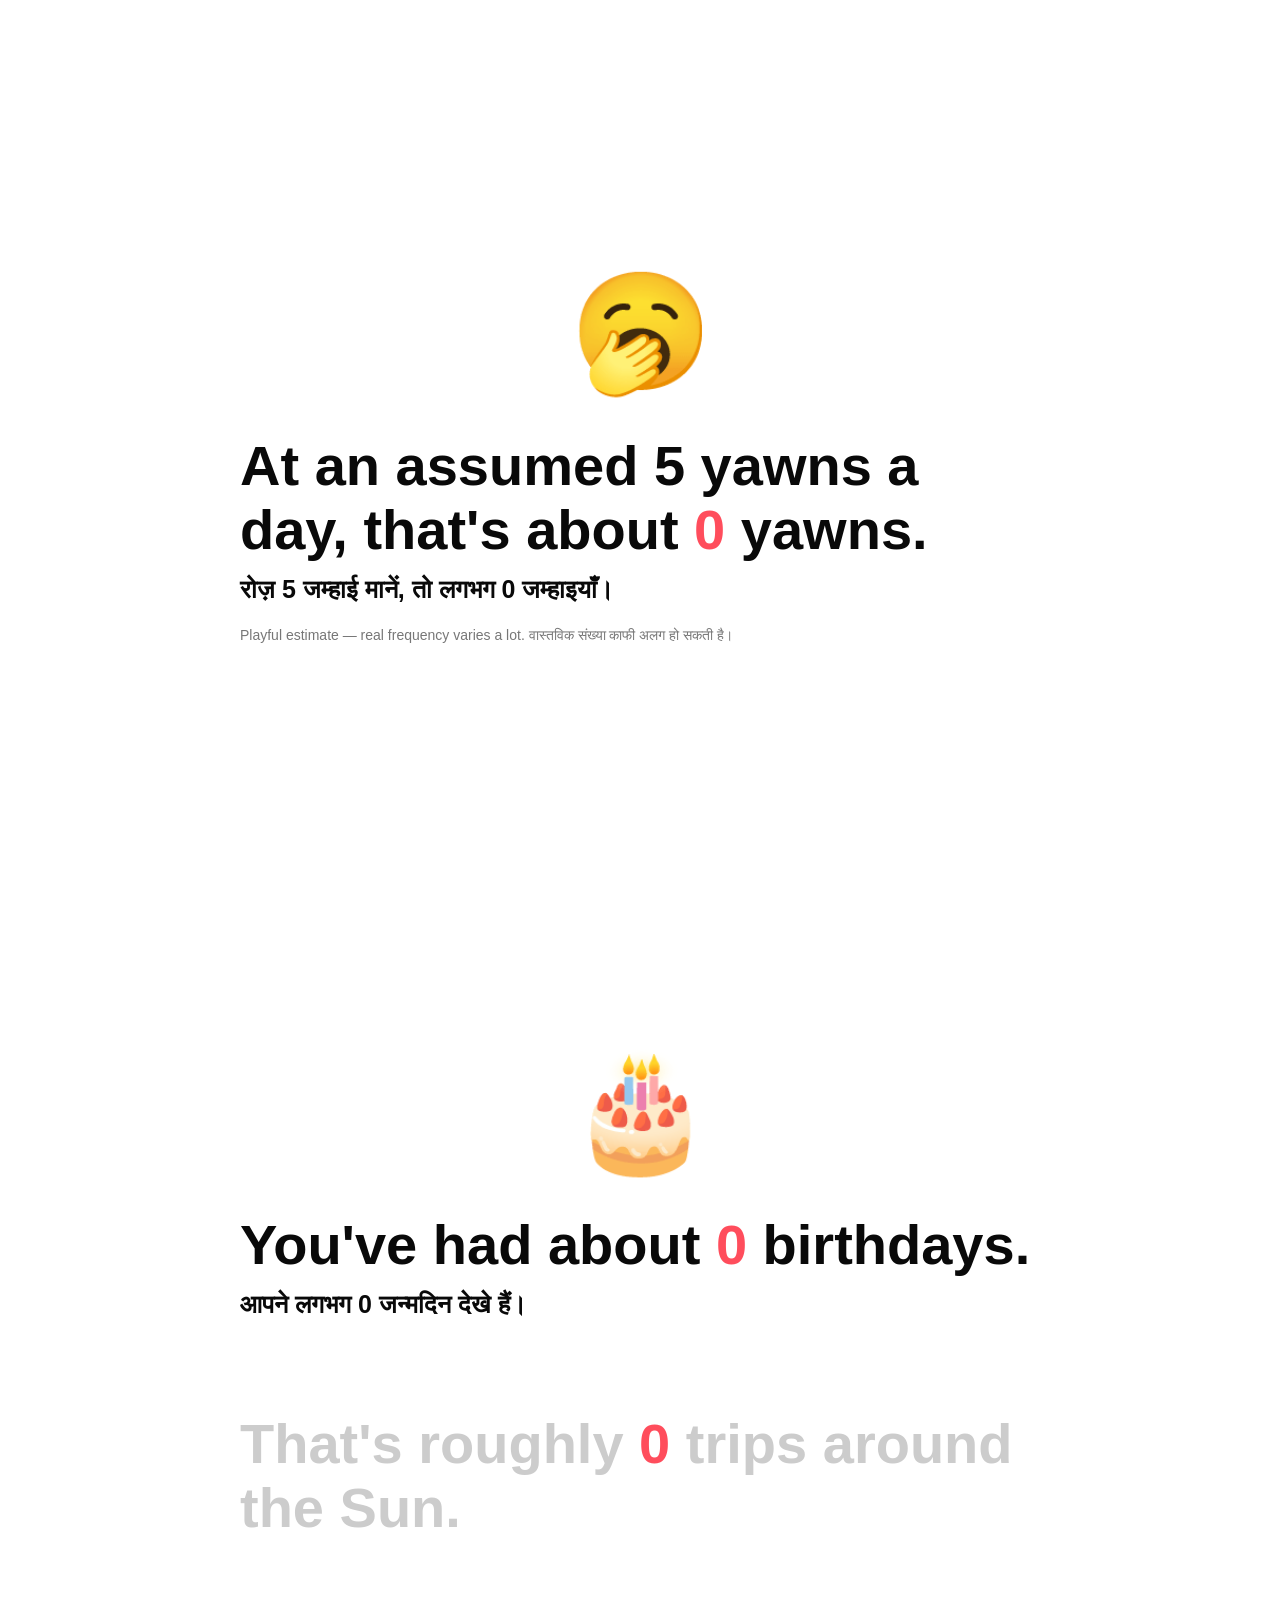
==== commit 280308da: "Update index.html" ====
--- a/index.html
+++ b/index.html
@@ -2094,6 +2094,7 @@
   </script>
   
 </body>
+  
   <!-- START SCREEN -->
 <div id="startScreen">
 
@@ -2108,11 +2109,9 @@
     <h1>Spend Elon Musk's Money</h1>
     <p>Tap to play</p>
   </a>
+
   <a href="#" onclick="openWhatIf(); return false;" class="start-card what-if-start-card">
-  <div class="card-emoji">🪐</div>
-  <h1>WHAT IF?</h1>
-  <p>Tap to explore</p>
-  </a>
+    
 <!-- =========================
      WHAT IF SECTION
 ========================= -->
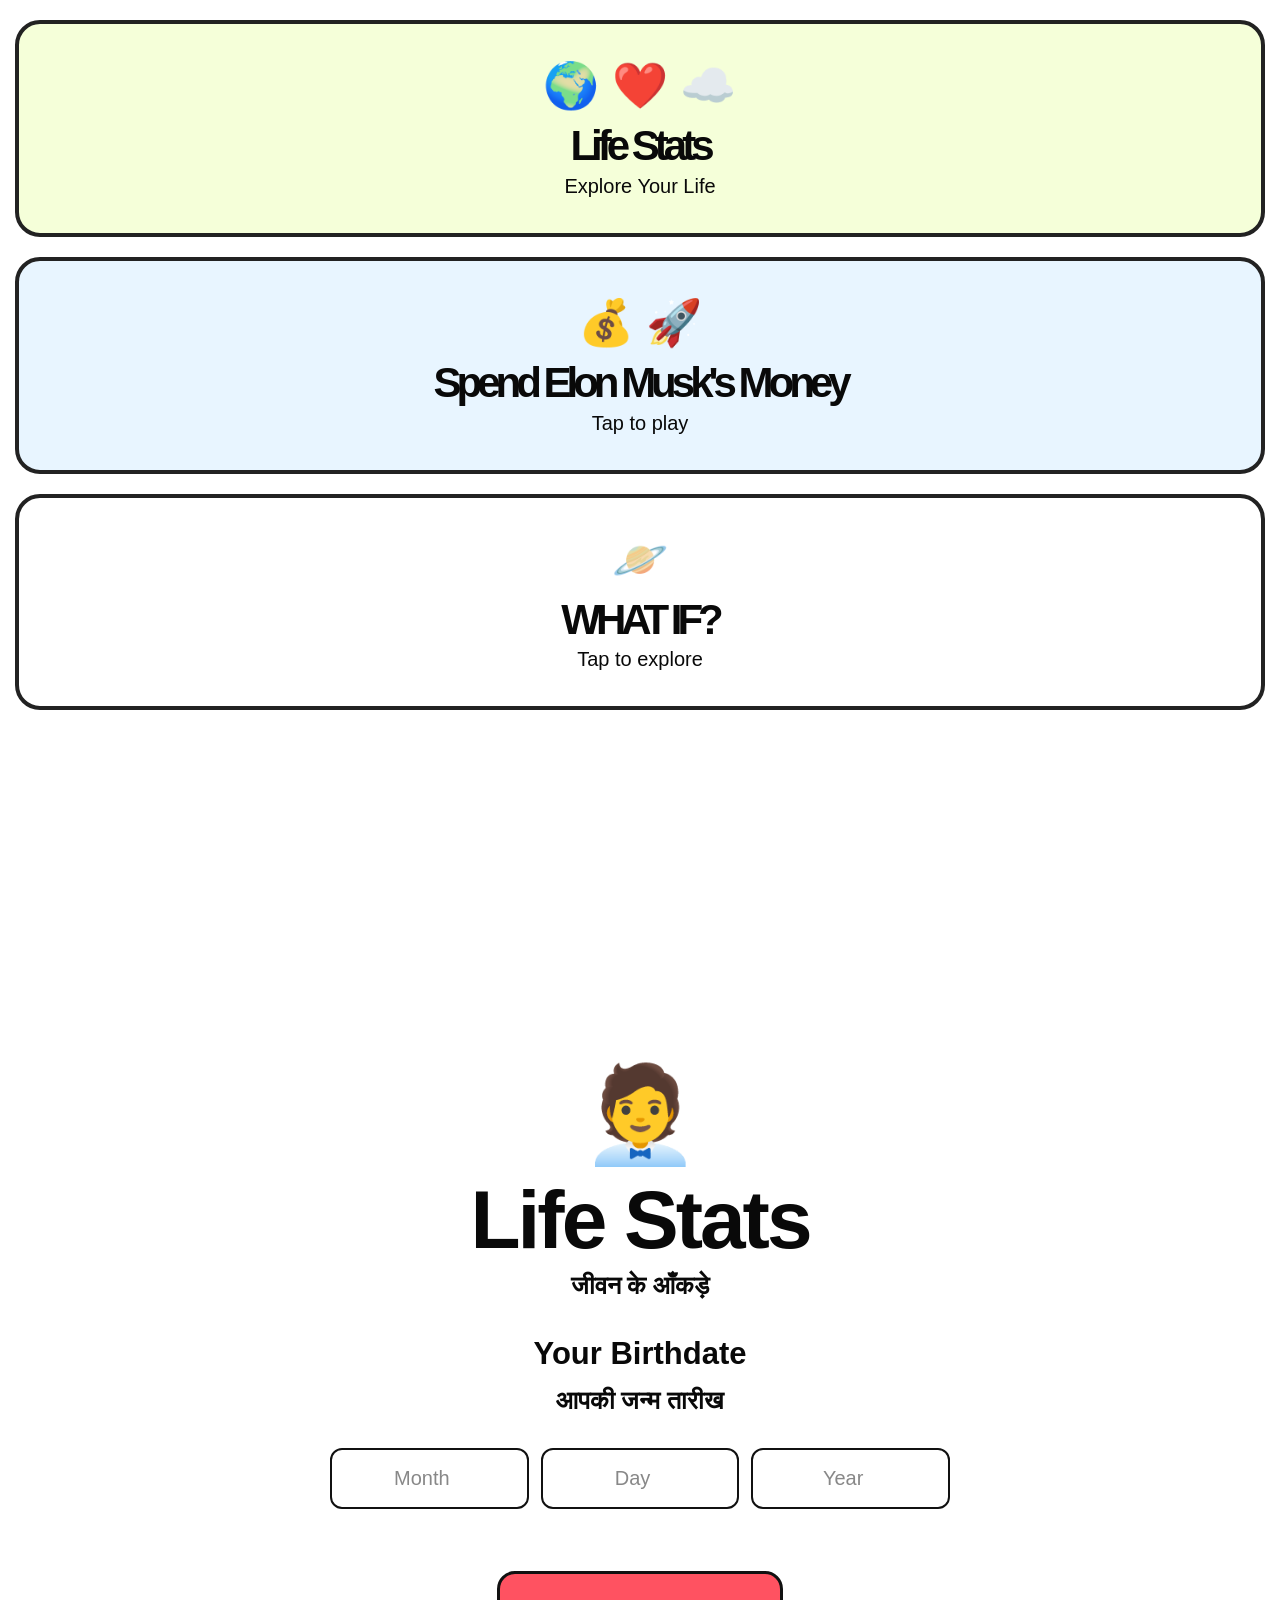
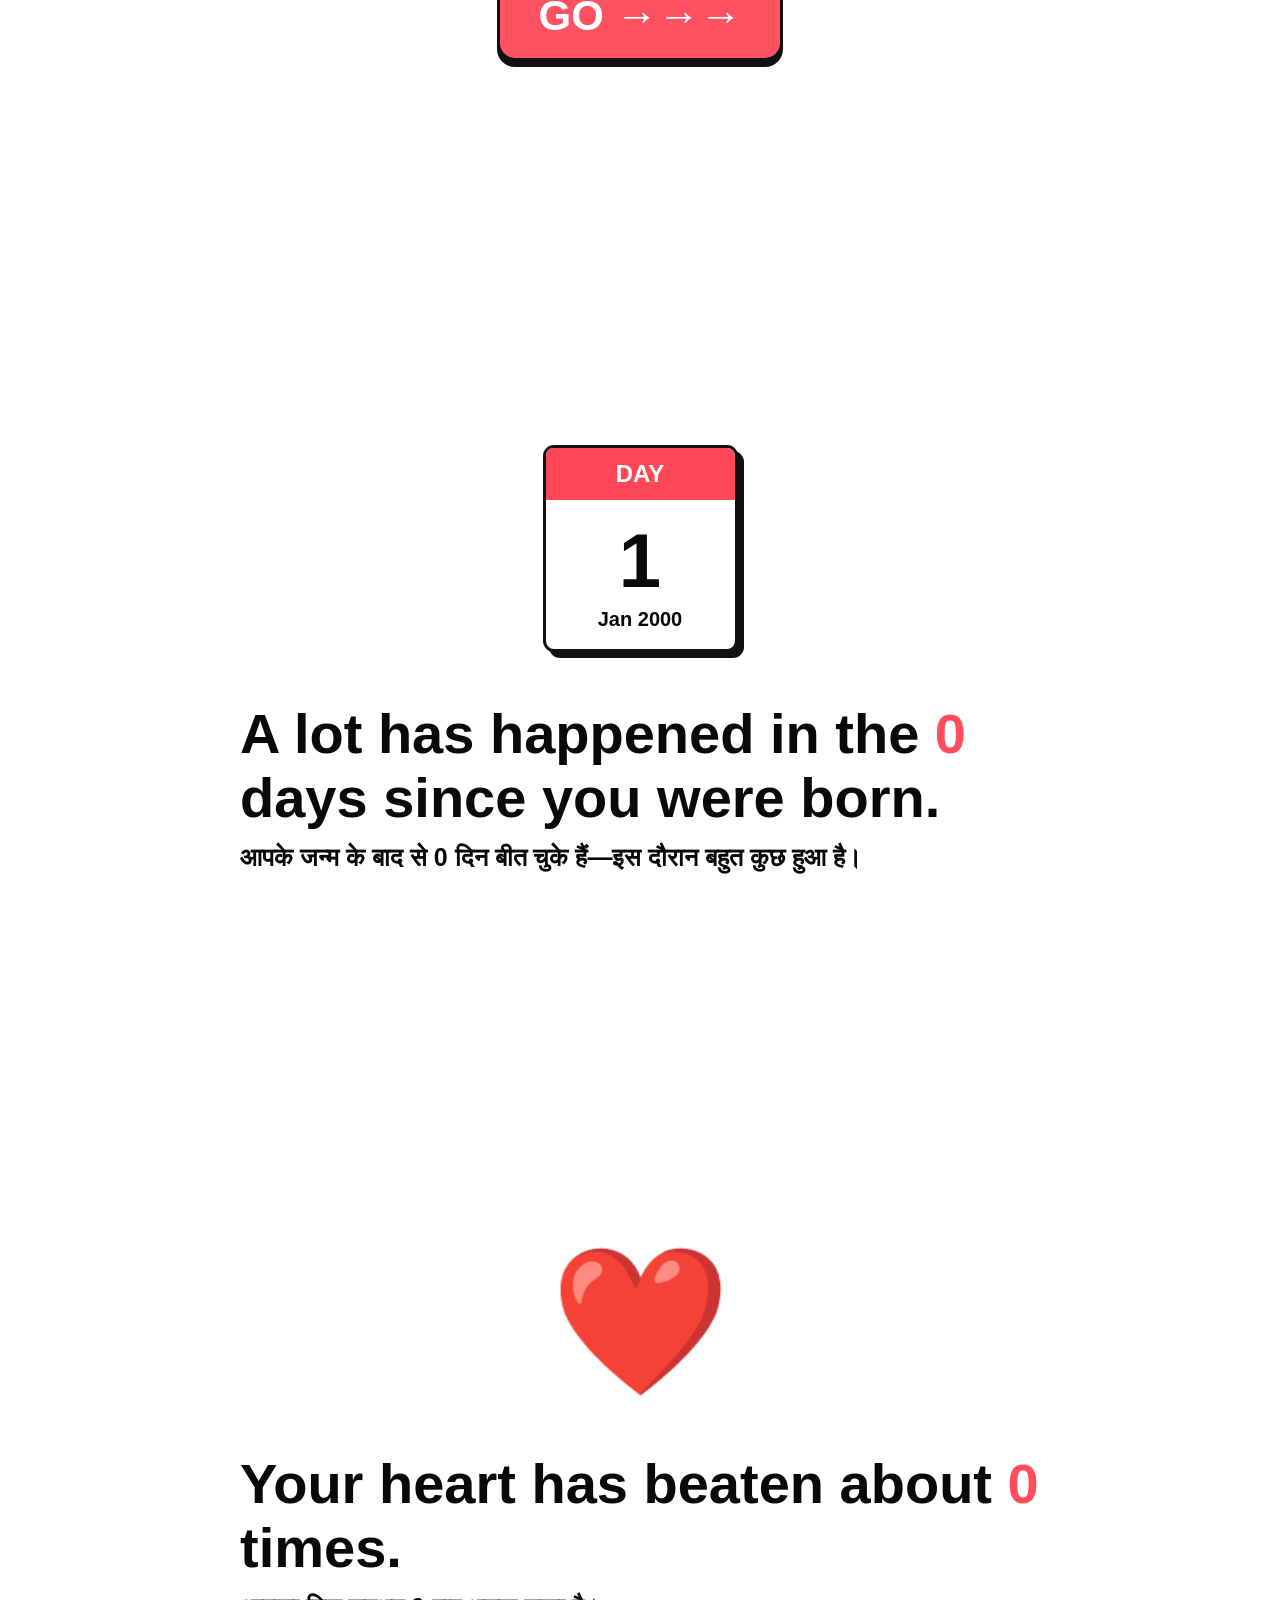
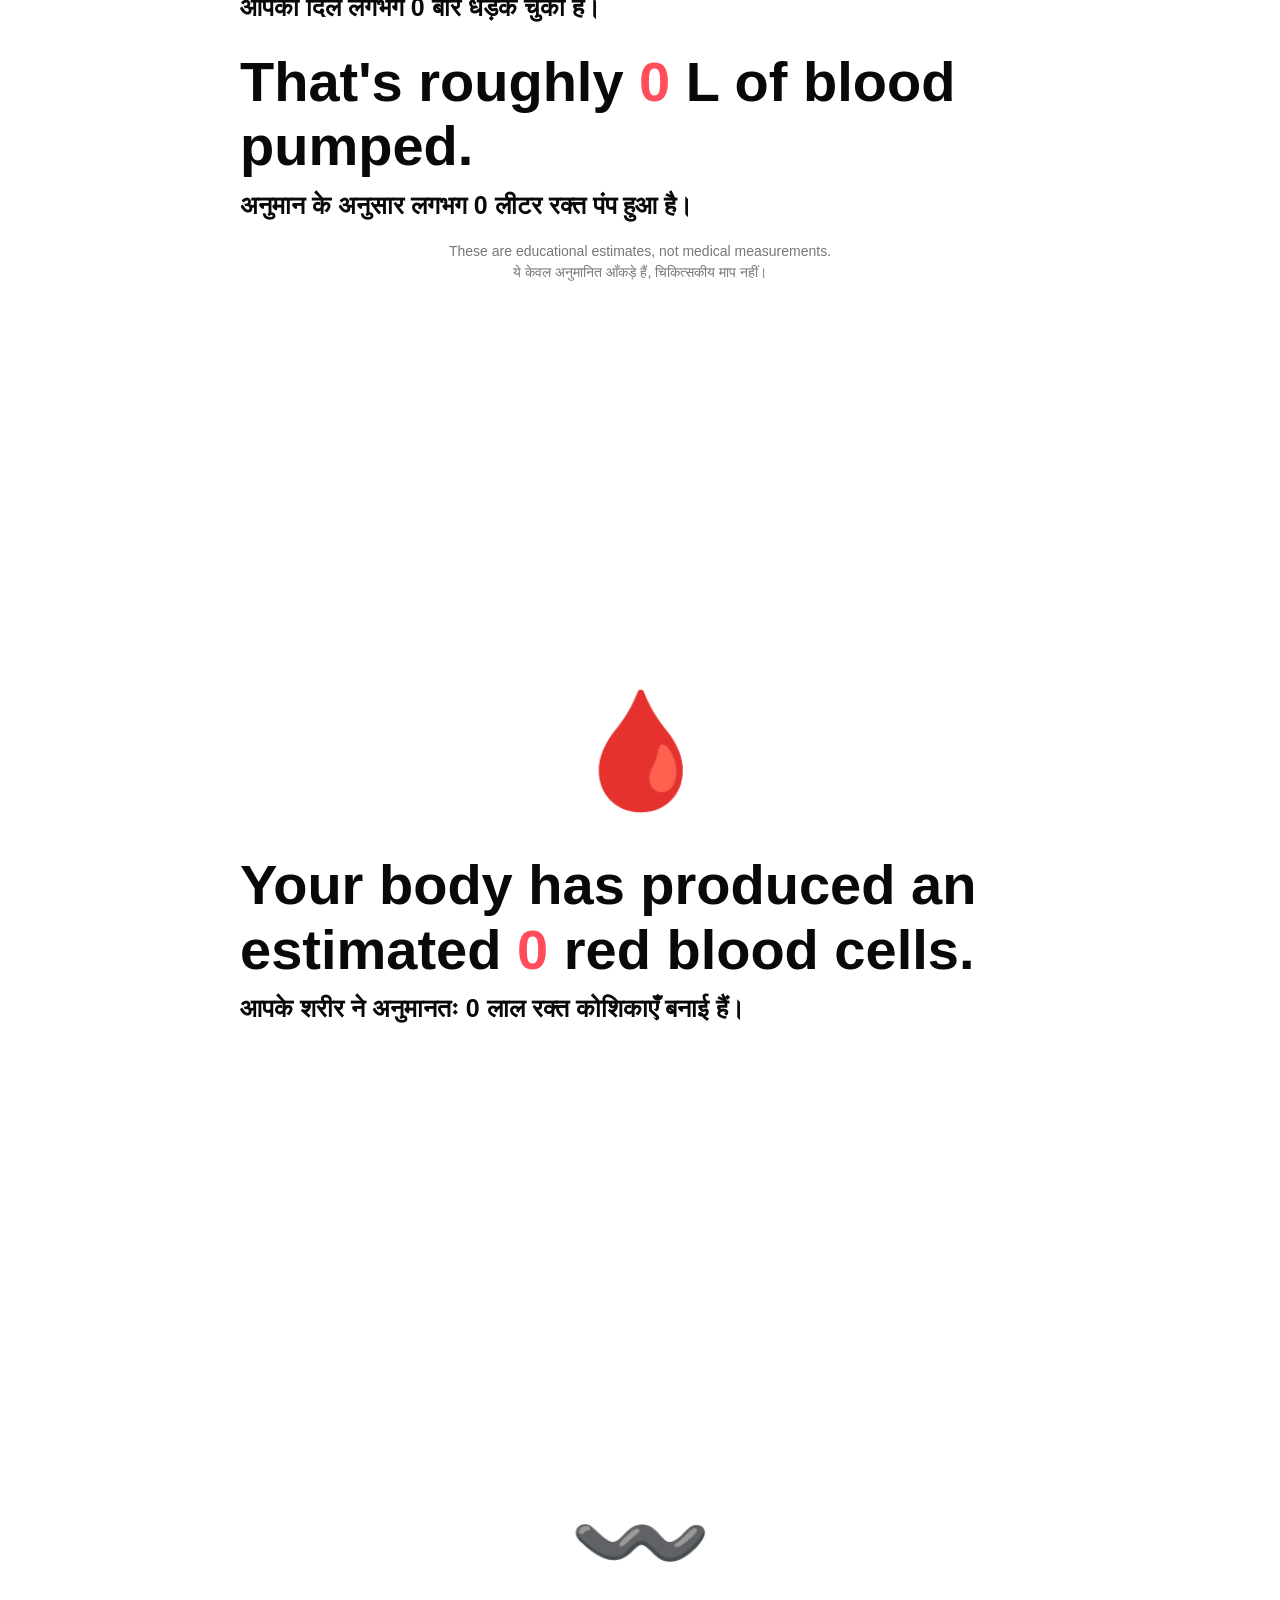
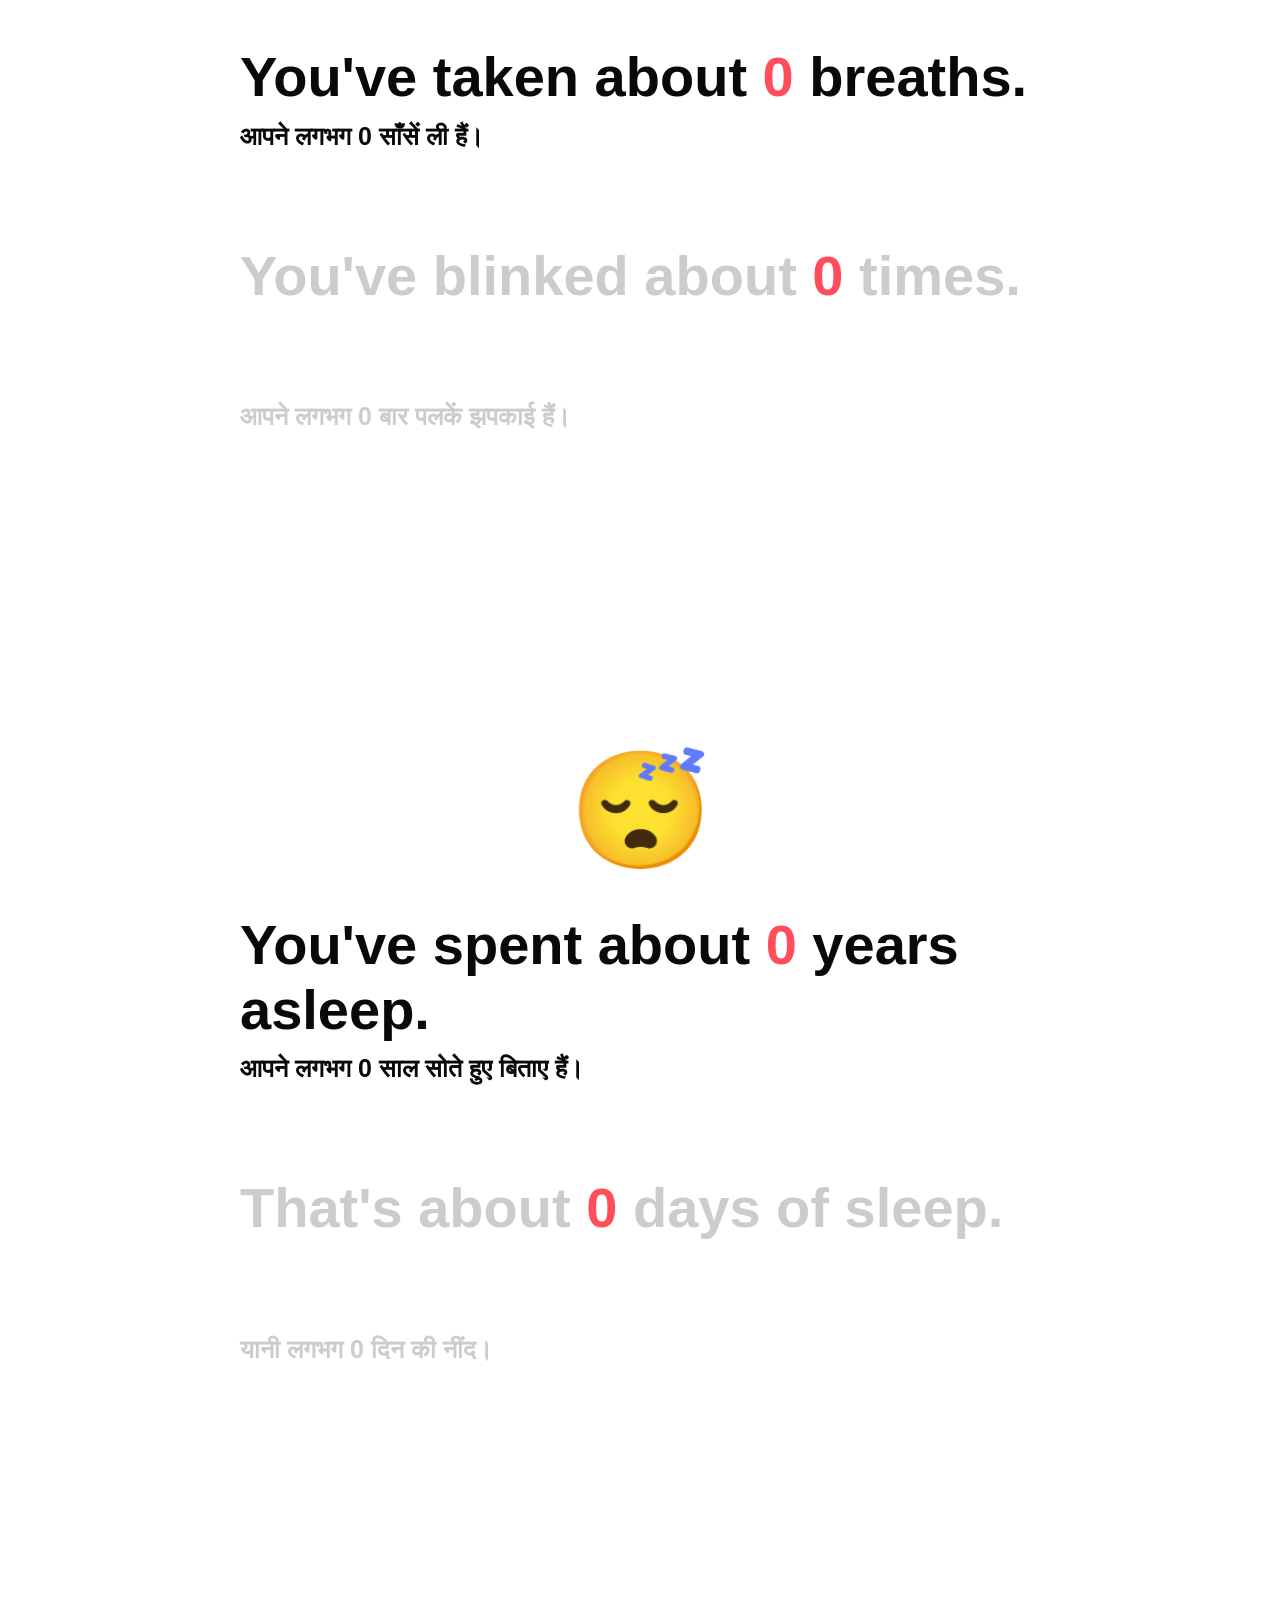
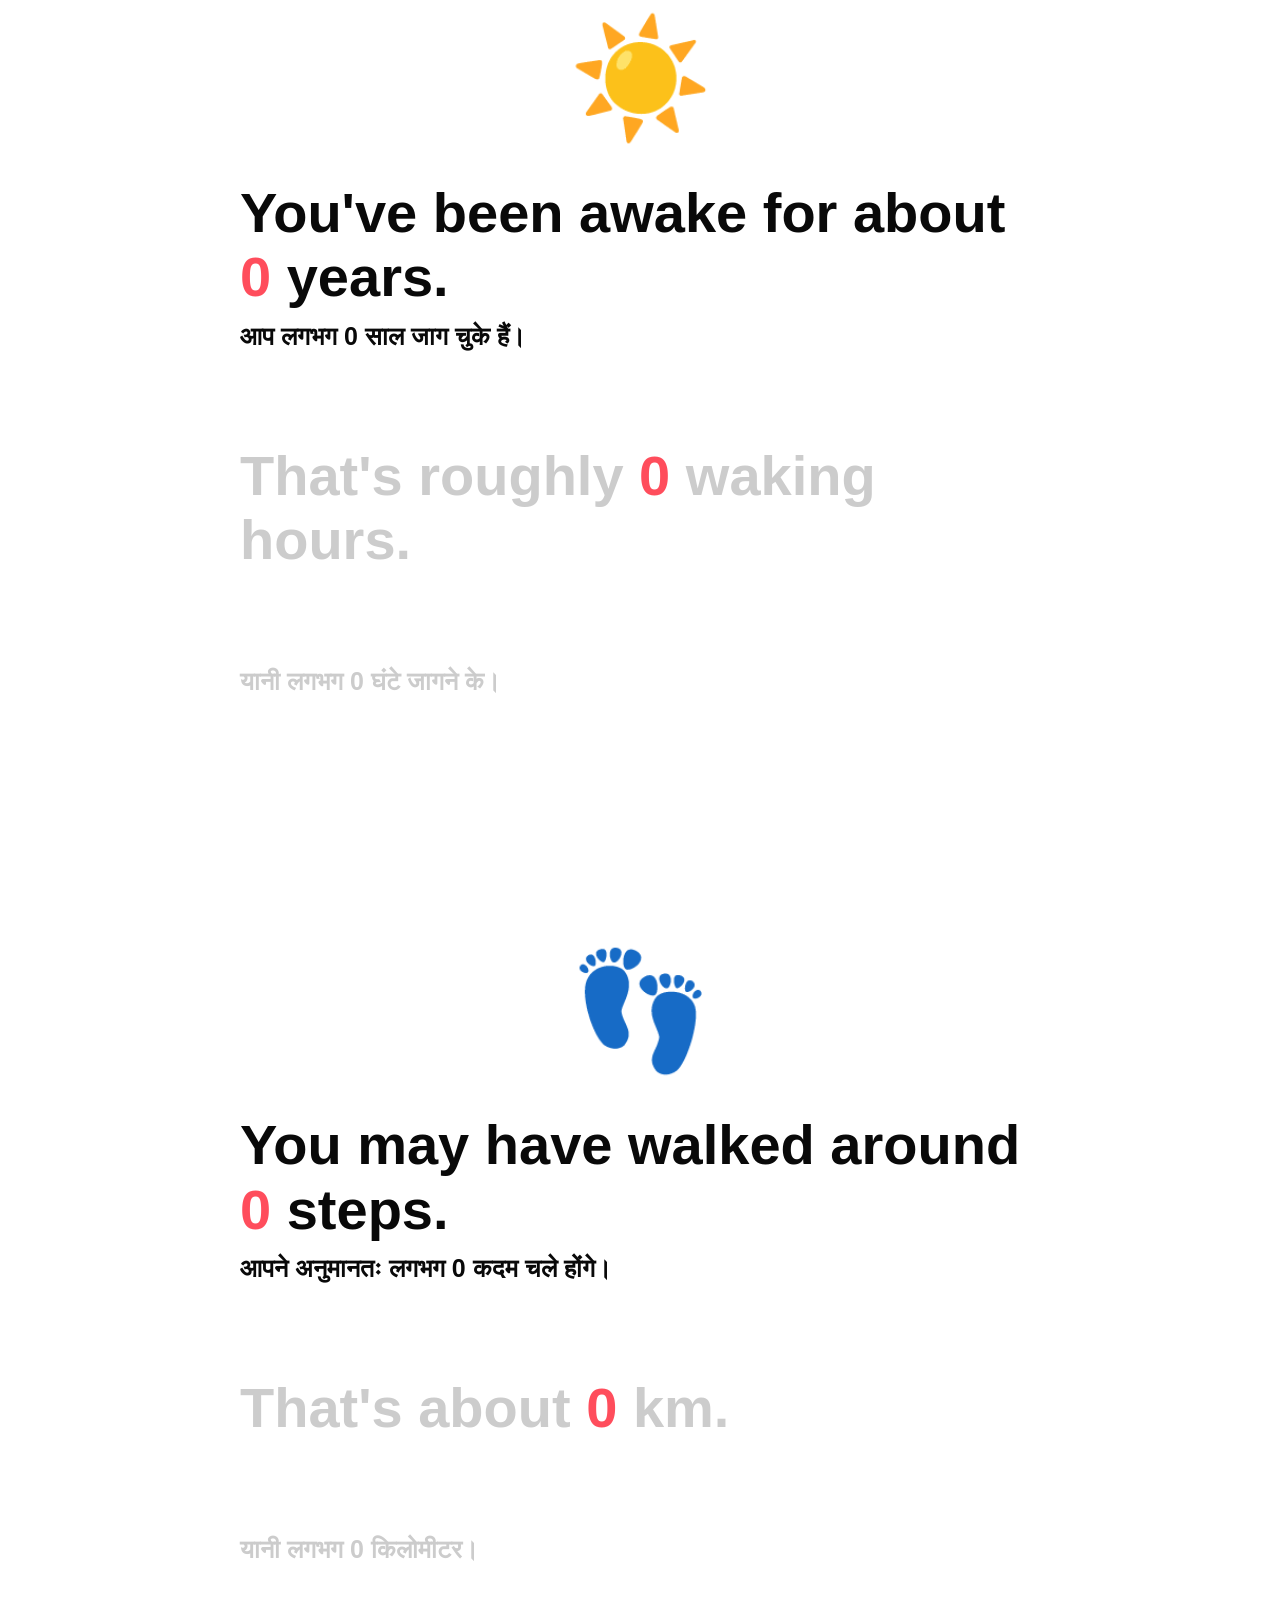
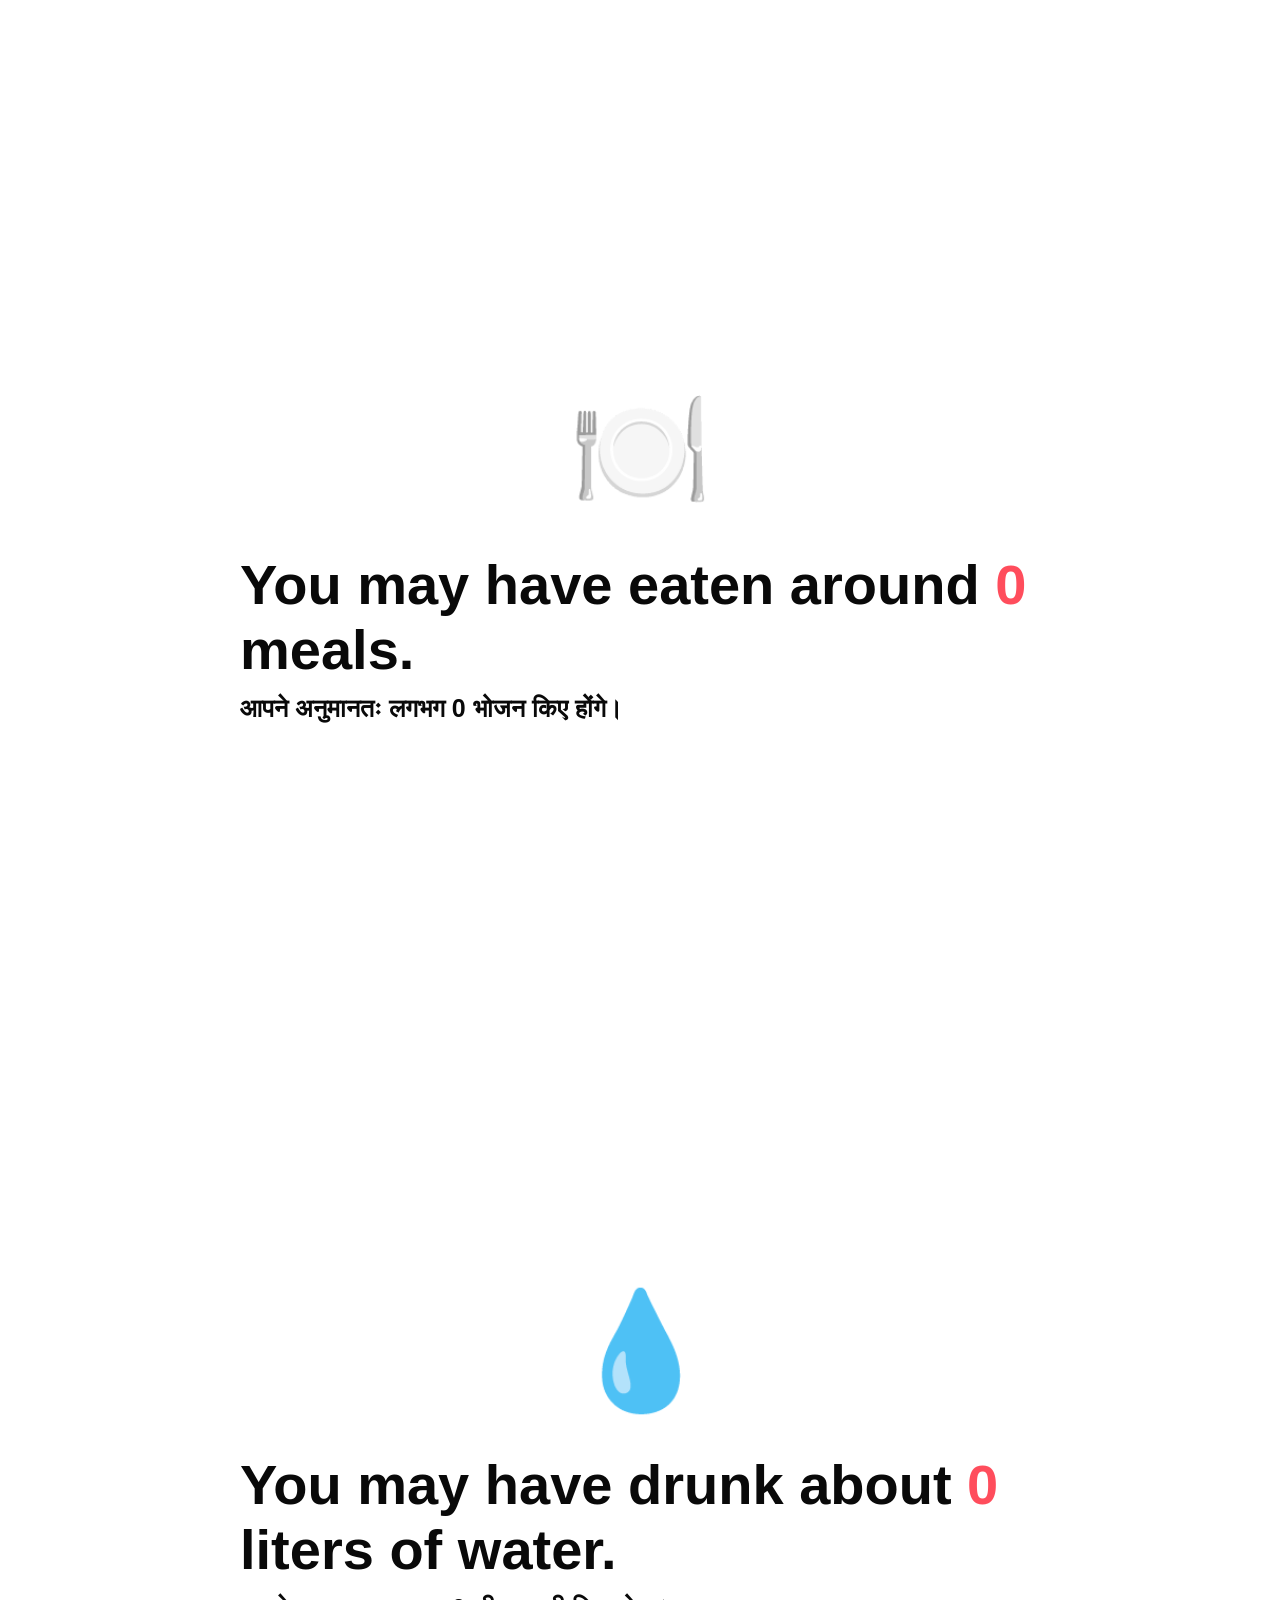
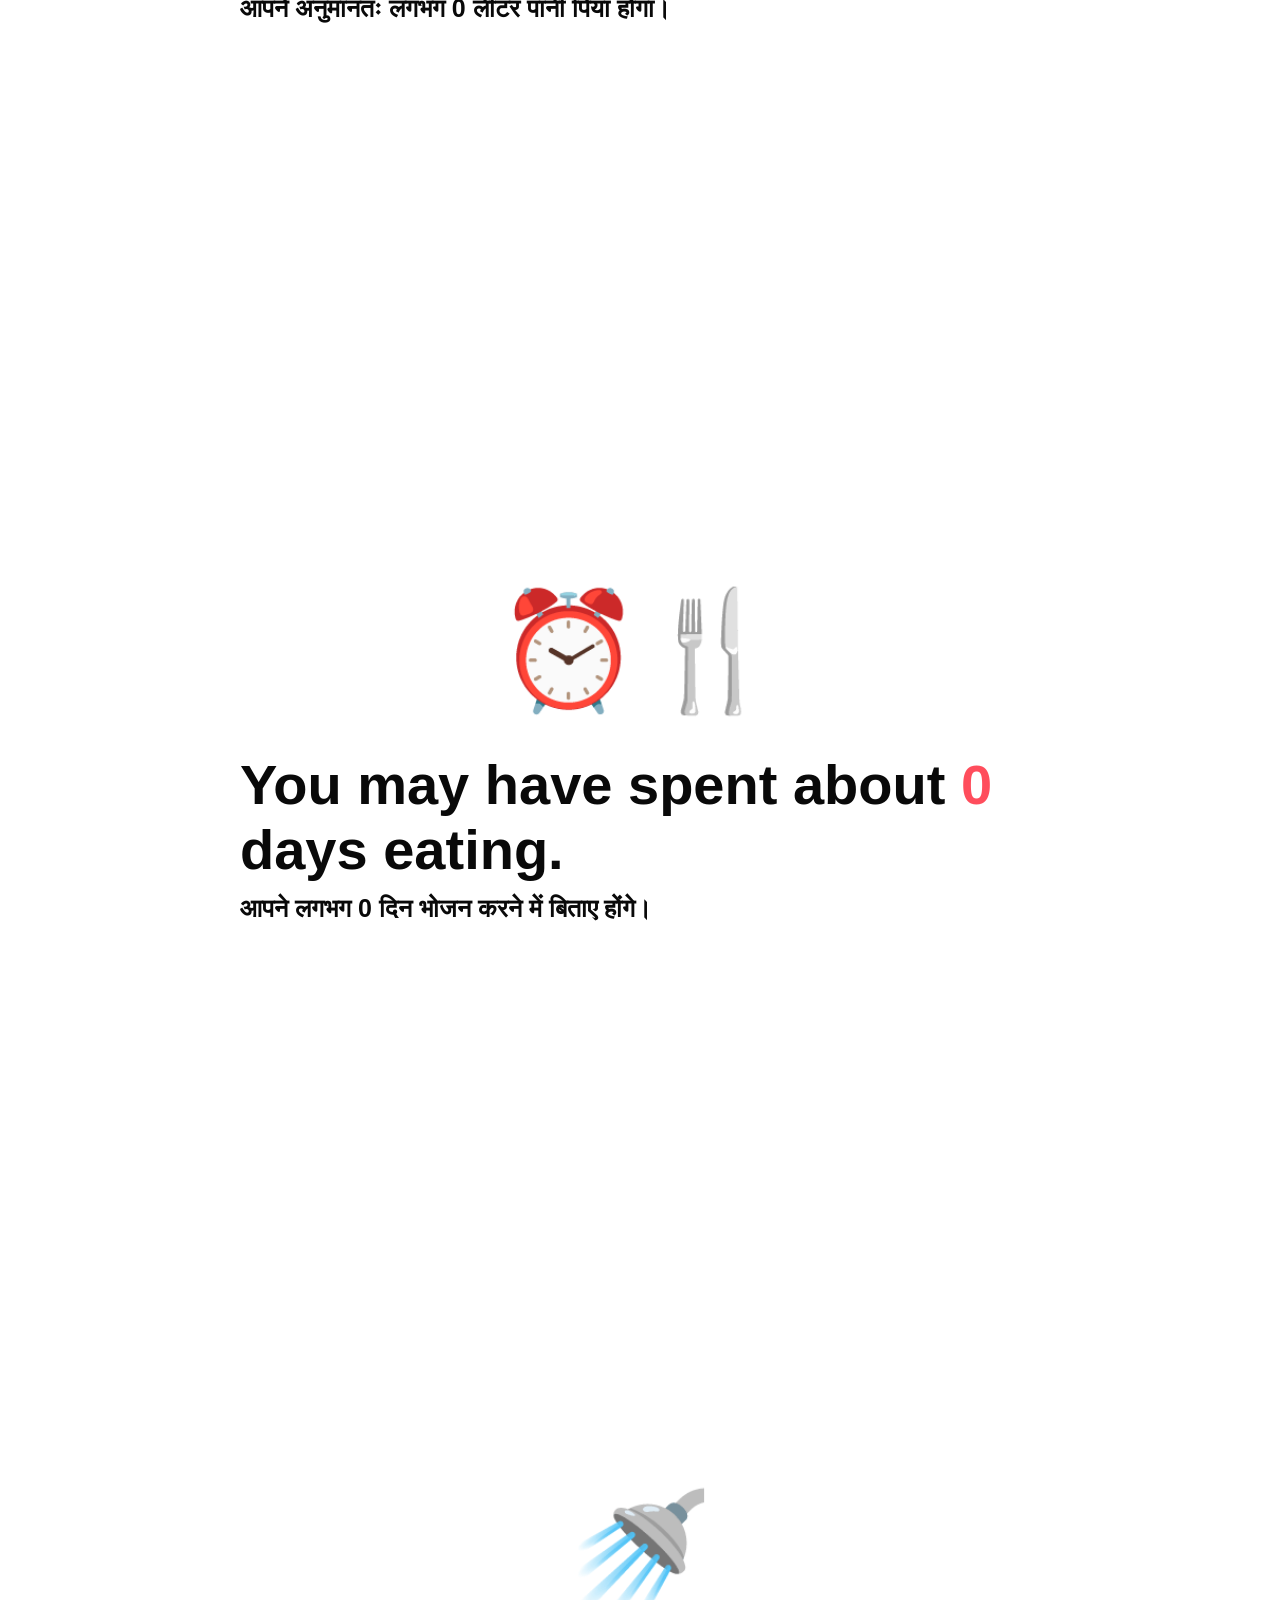
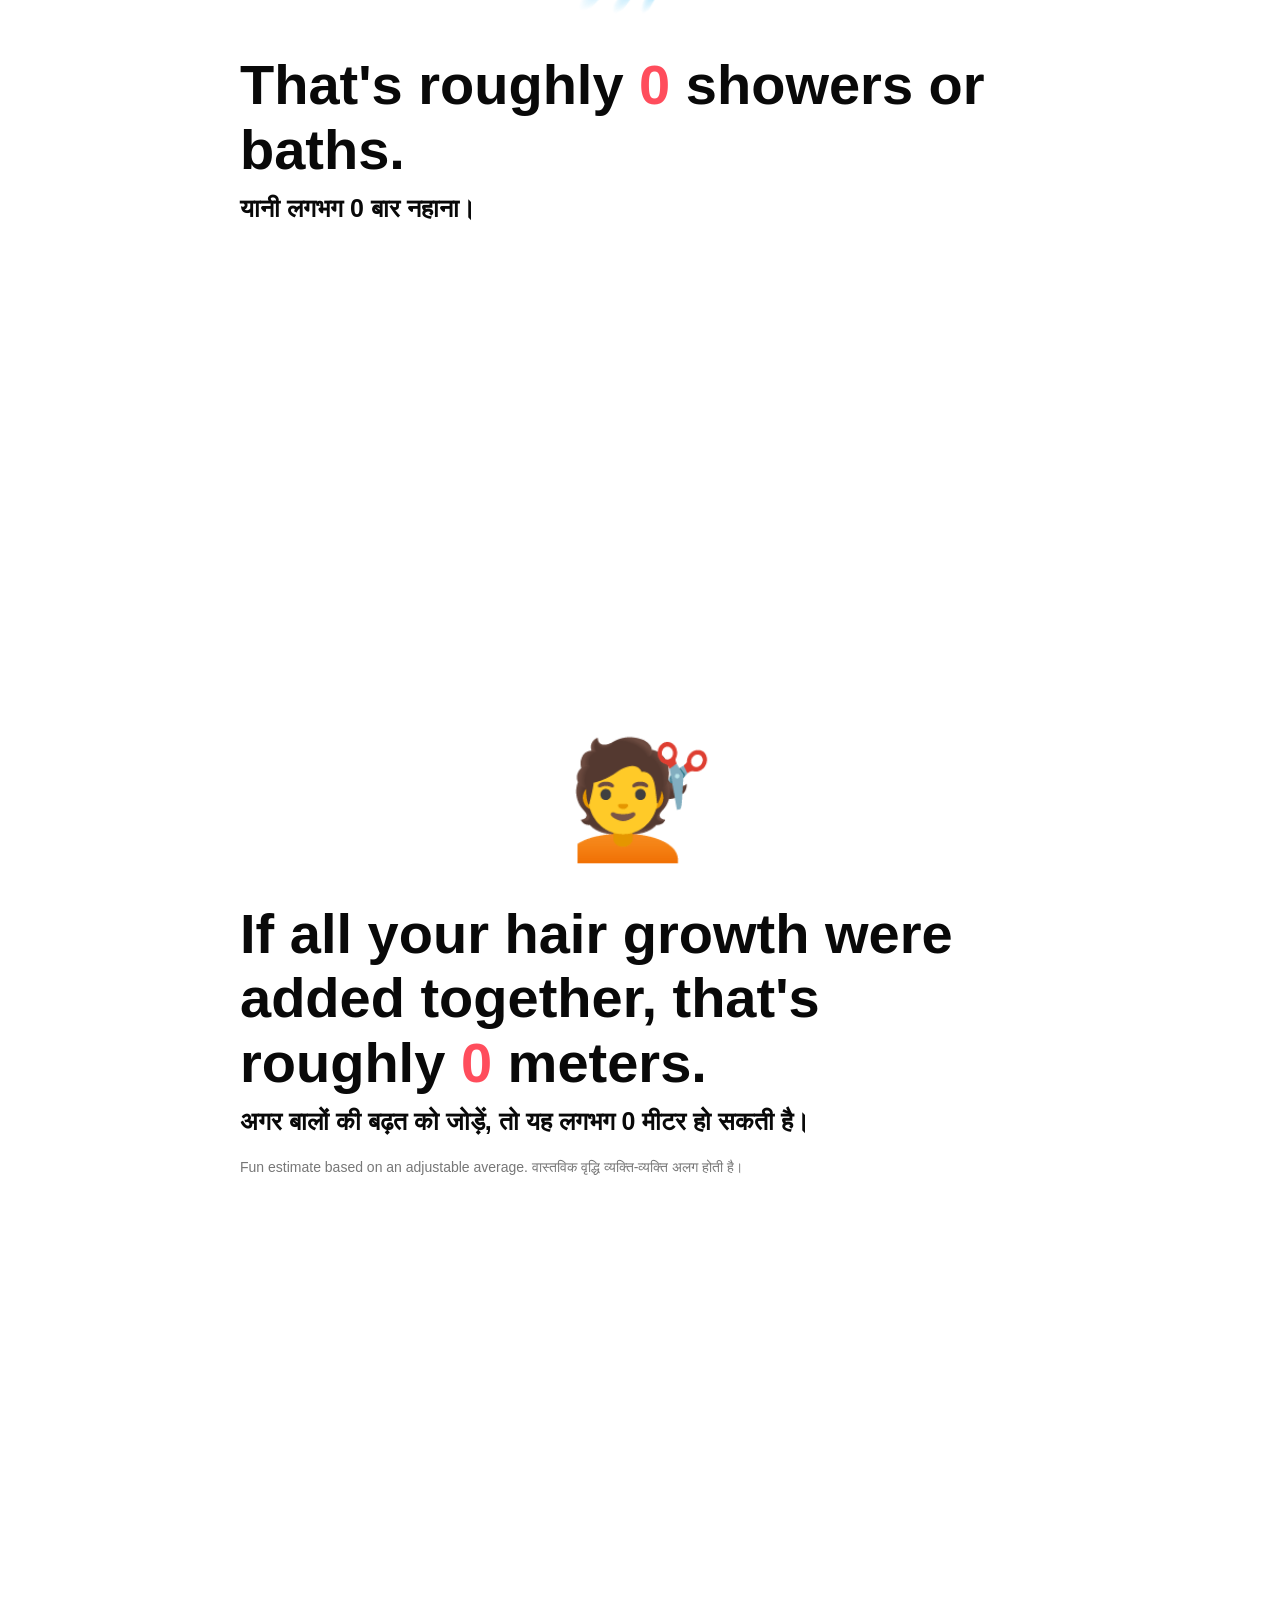
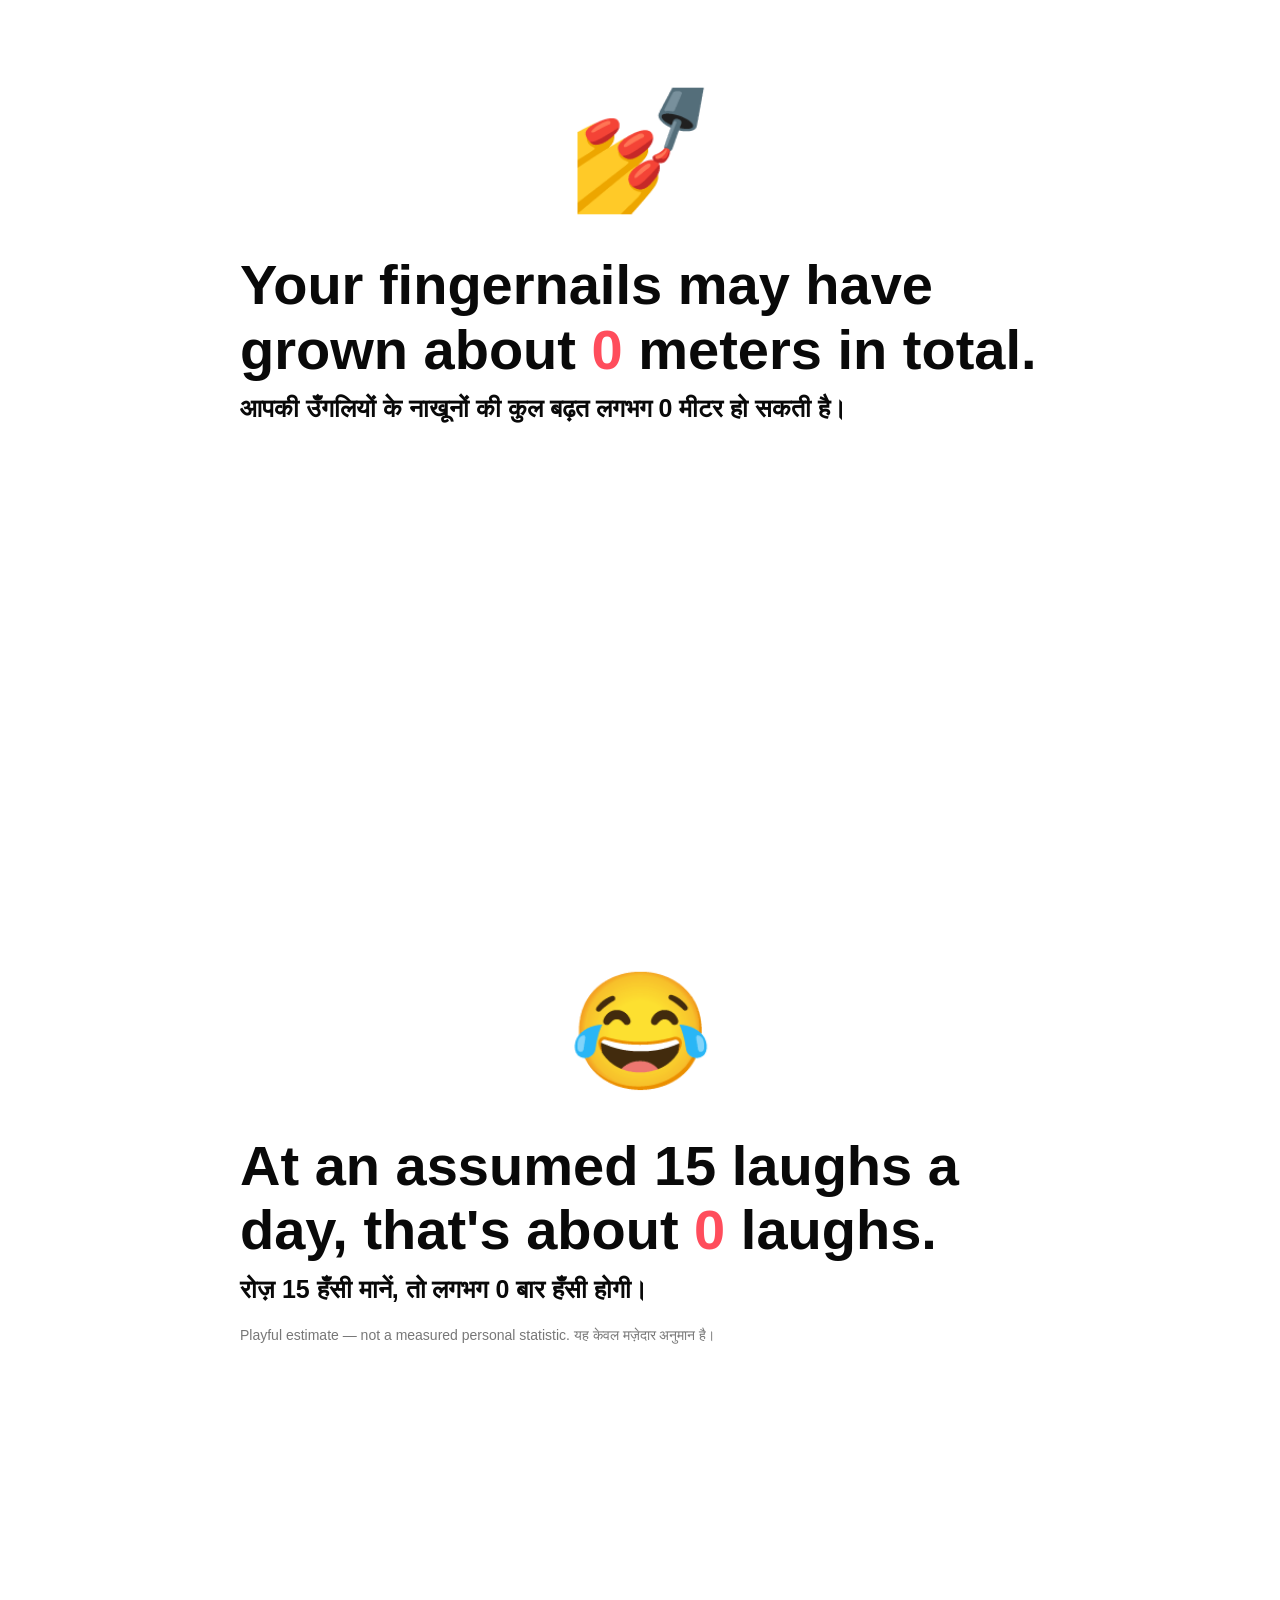
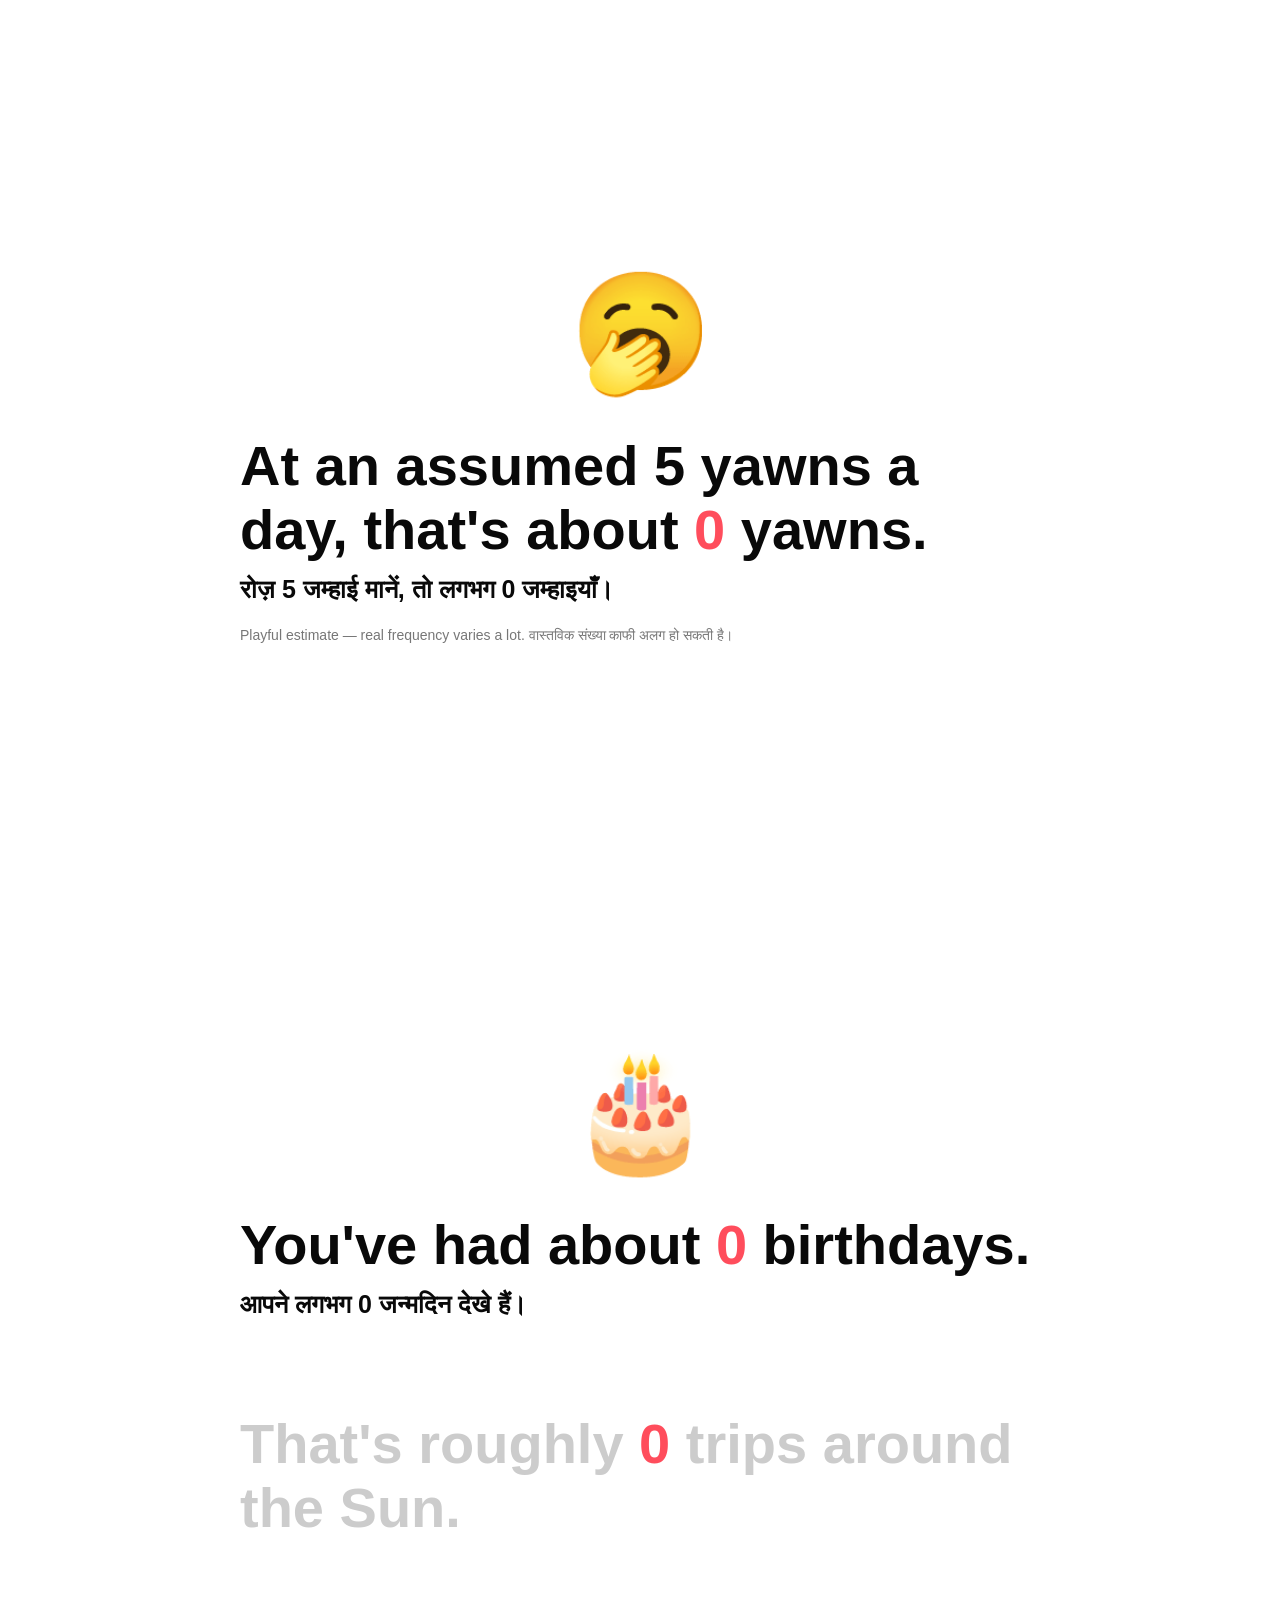
==== commit 6809d95b: "Update index.html" ====
--- a/index.html
+++ b/index.html
@@ -2111,7 +2111,14 @@
   </a>
 
   <a href="#" onclick="openWhatIf(); return false;" class="start-card what-if-start-card">
-    
+  <div class="card-emoji">🪐</div>
+  <h1>WHAT IF?</h1>
+  <p>Tap to explore</p>
+</a>
+
+<!-- WHAT IF SECTION -->
+<section id="whatIfScreen" class="what-if-screen">
+  
 <!-- =========================
      WHAT IF SECTION
 ========================= -->
